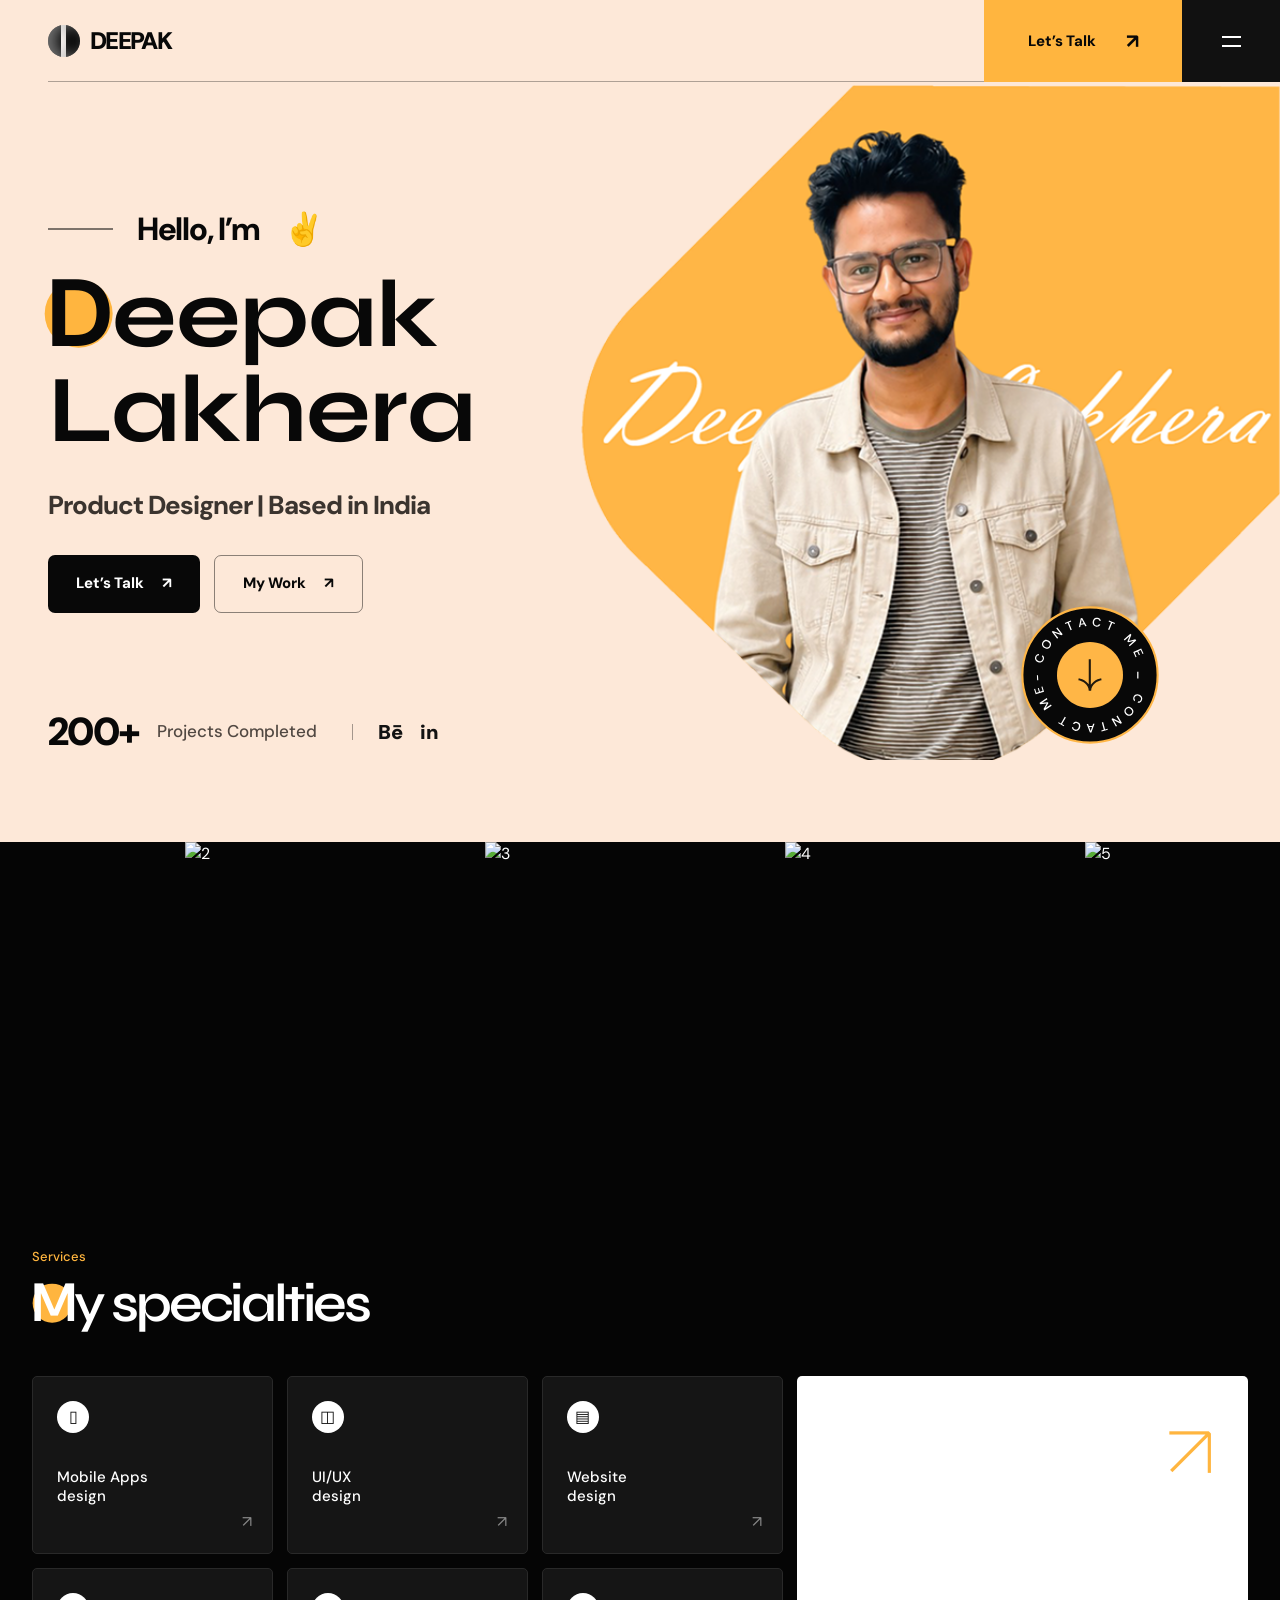
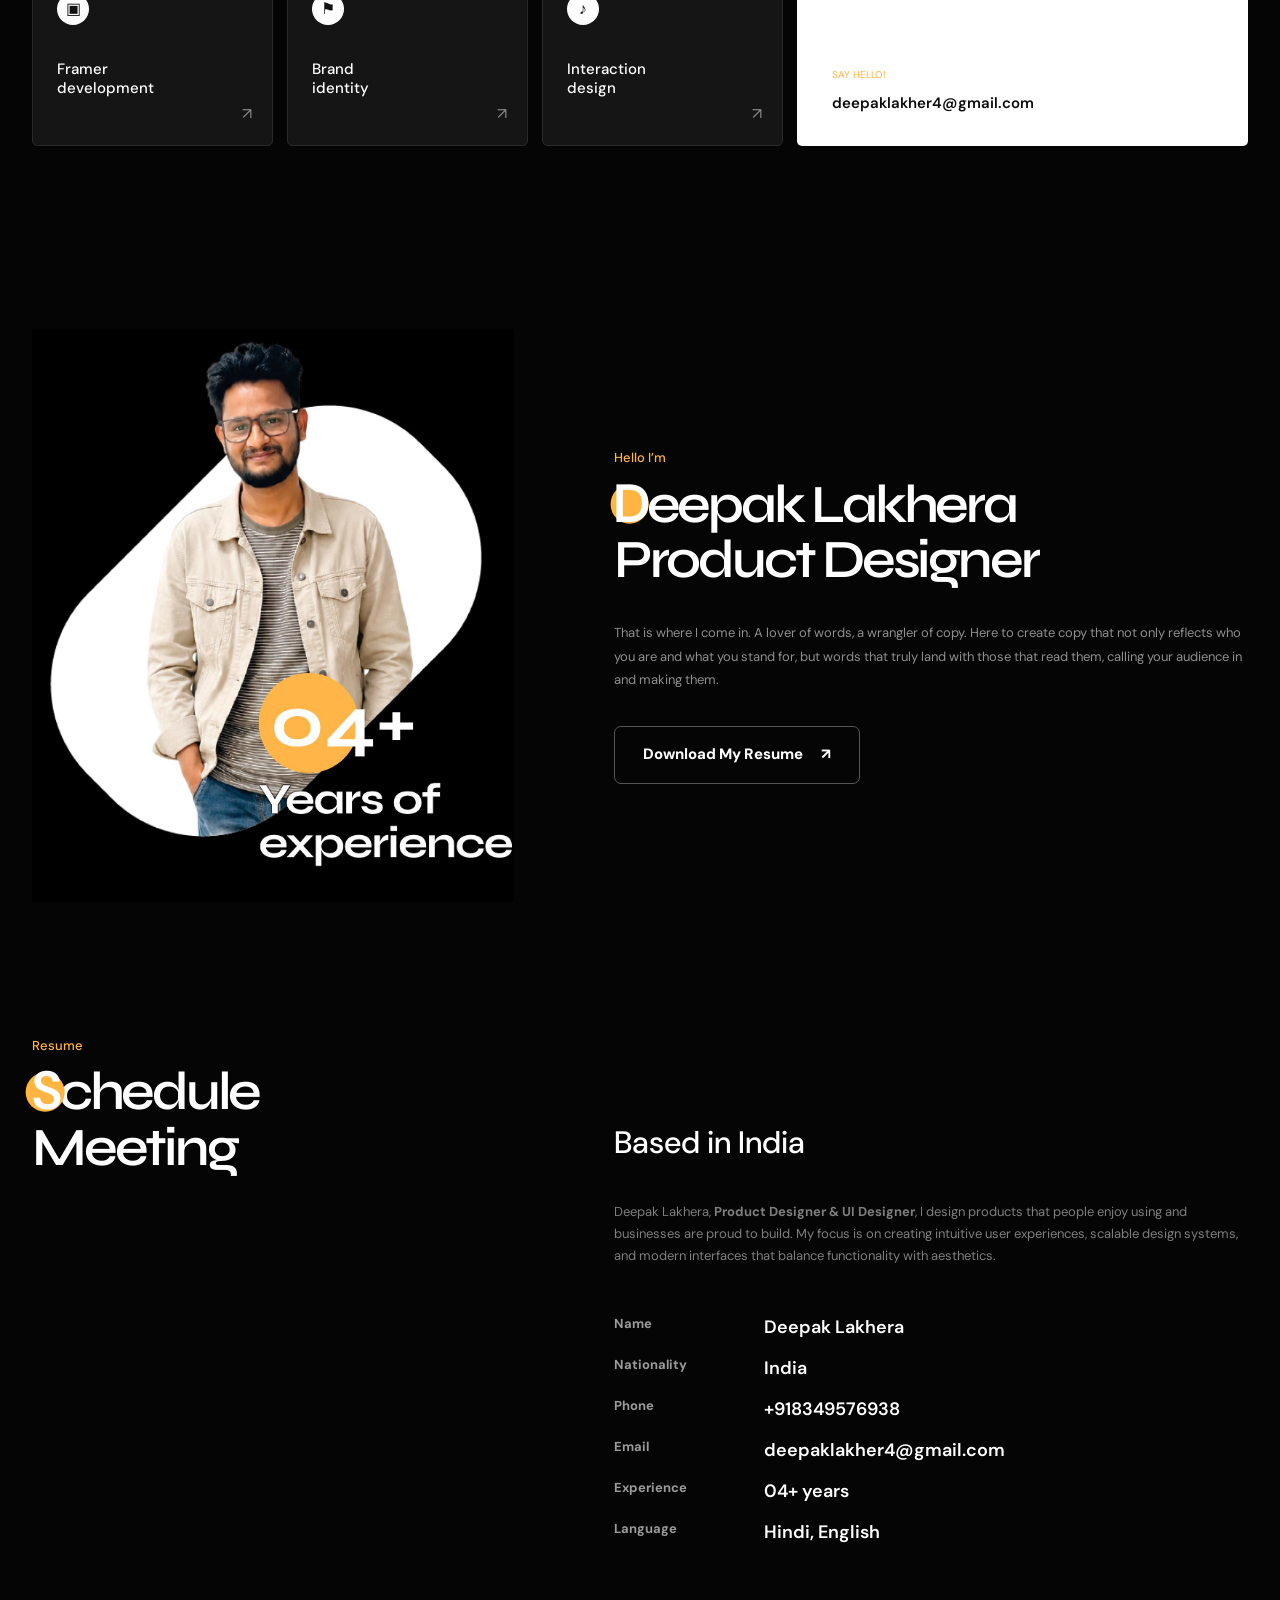
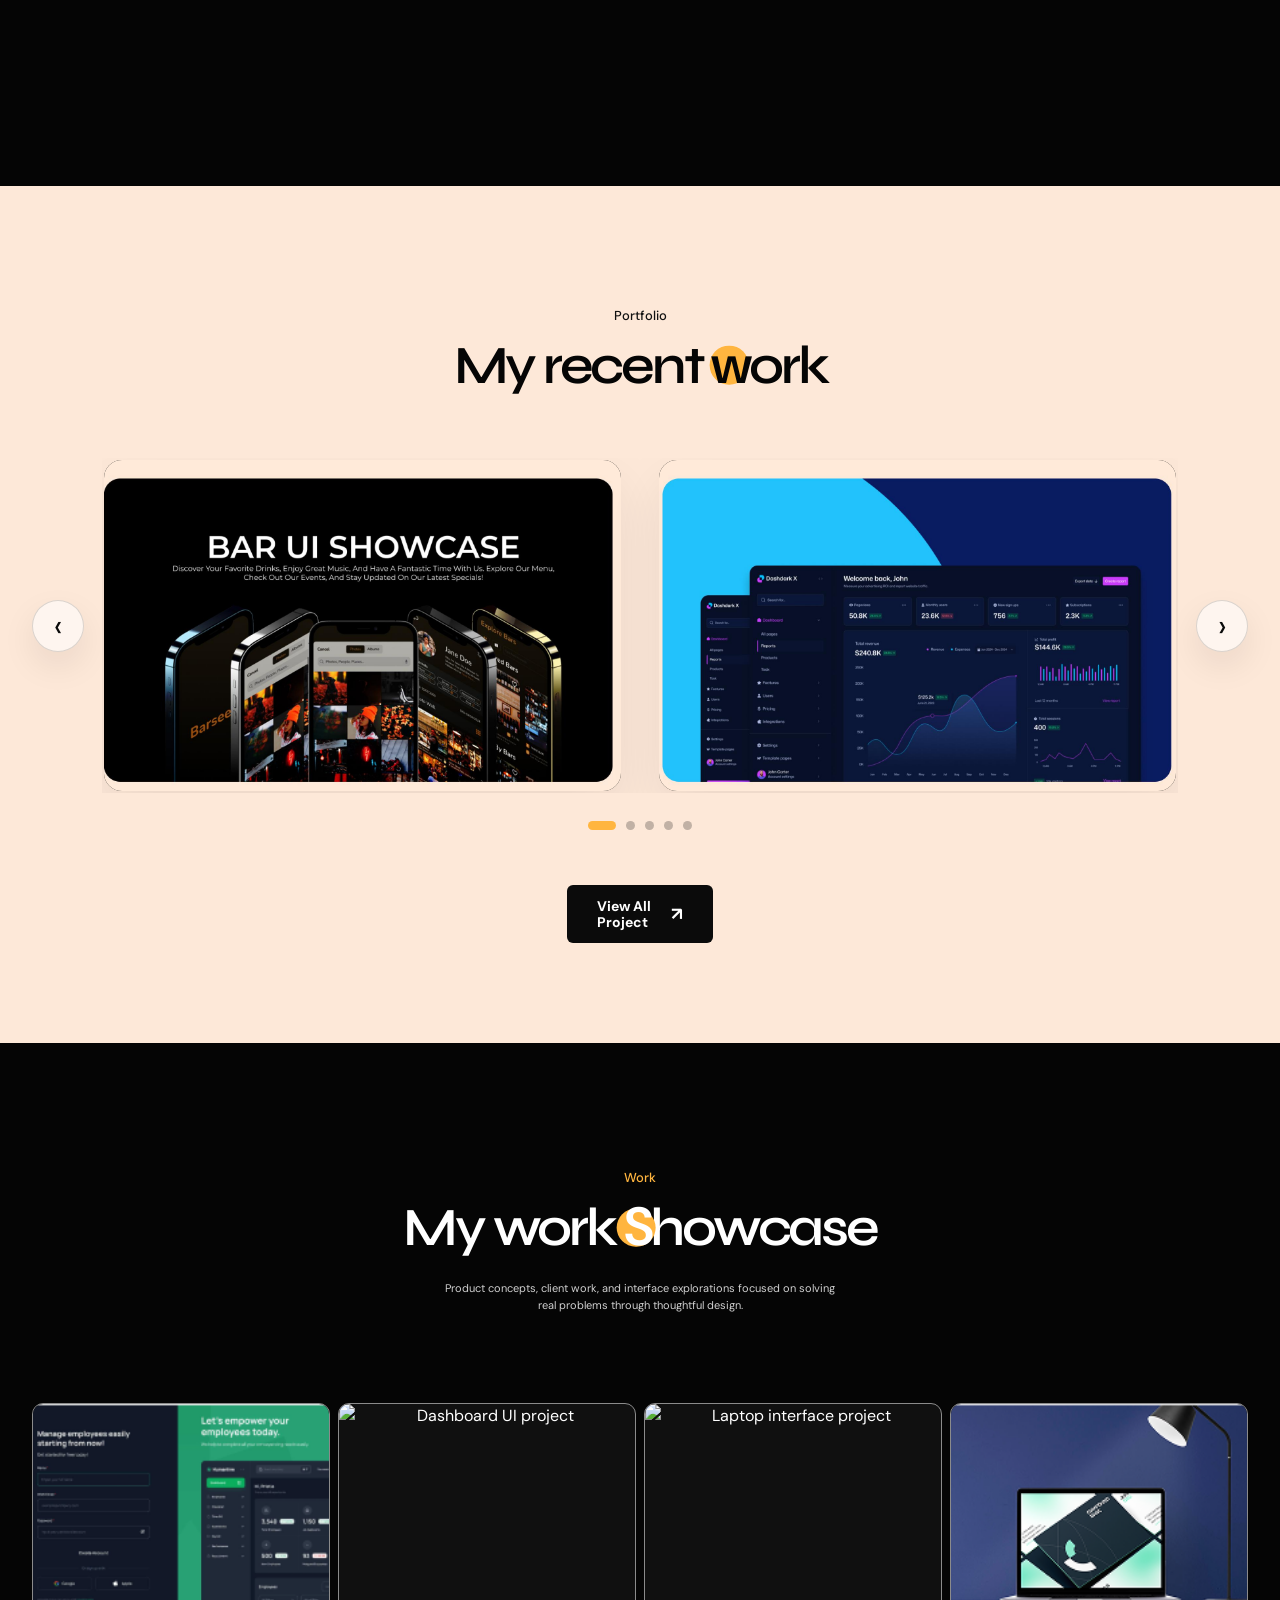
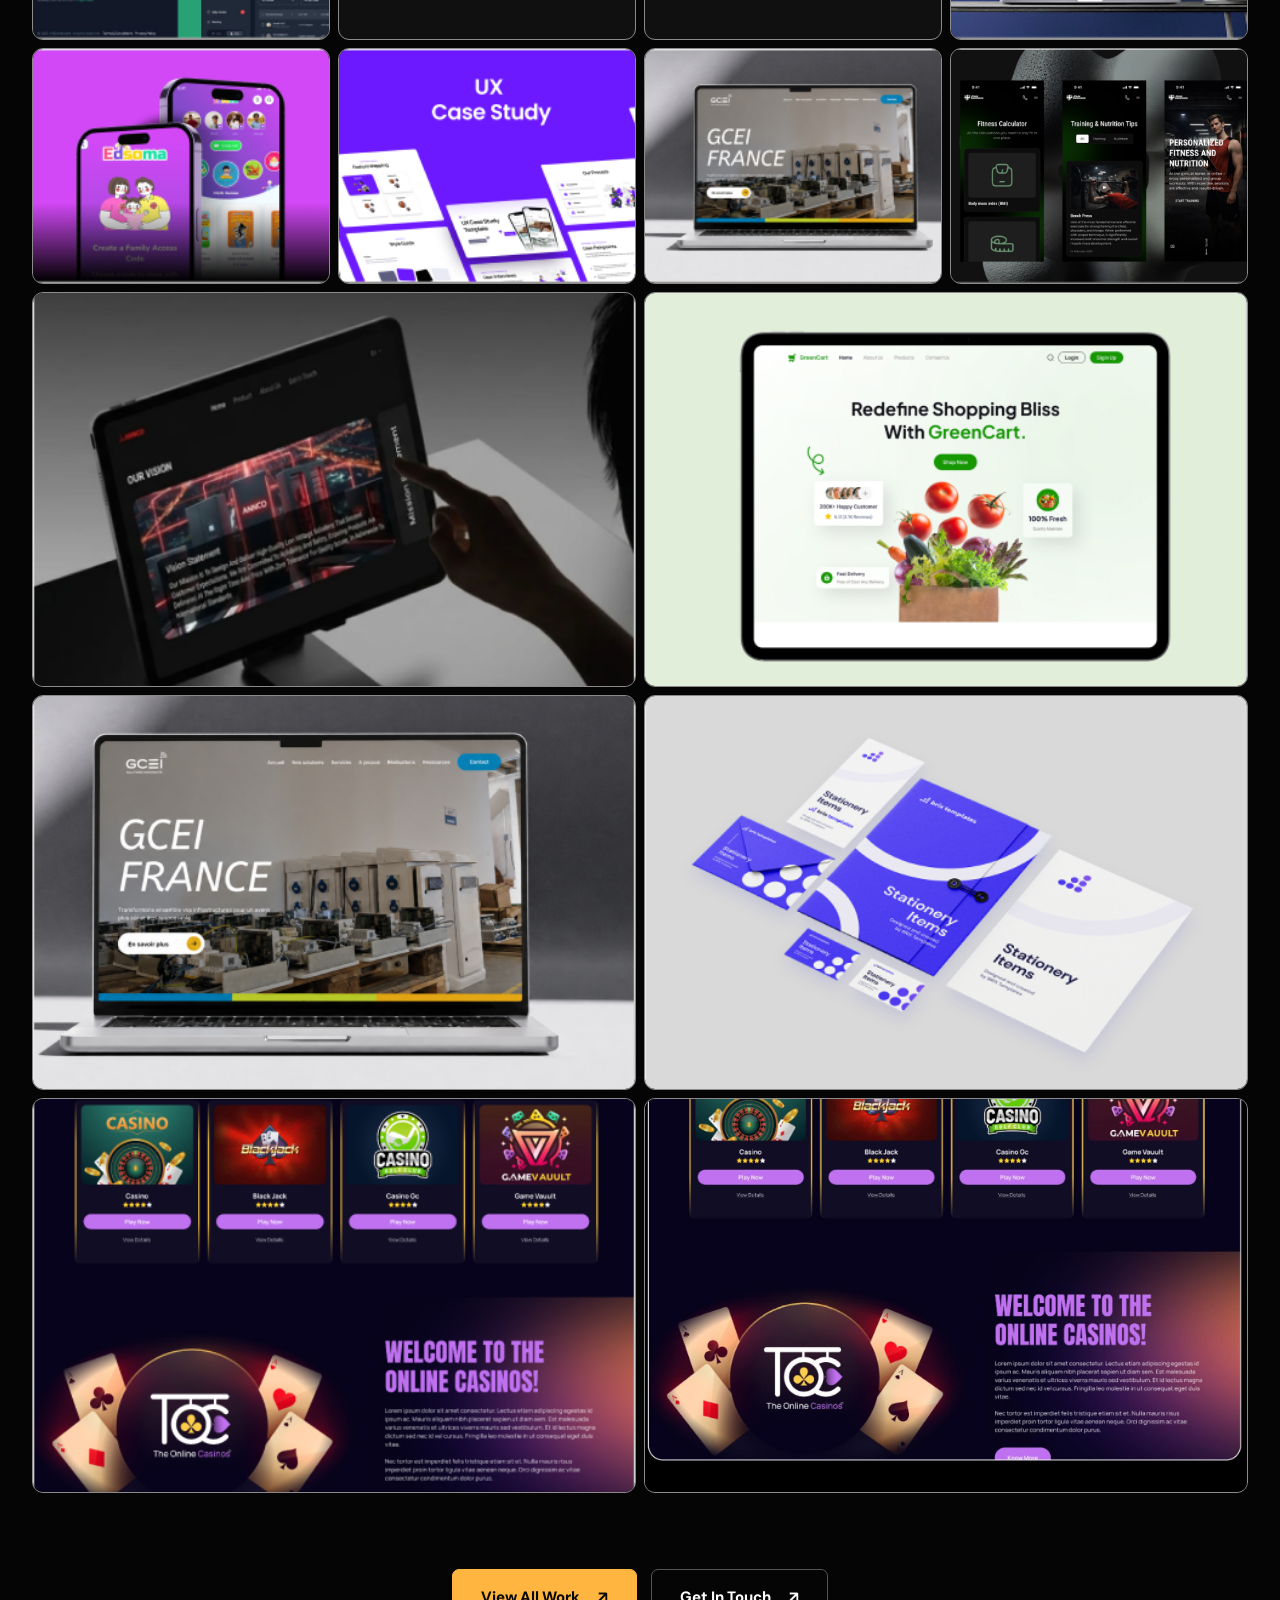
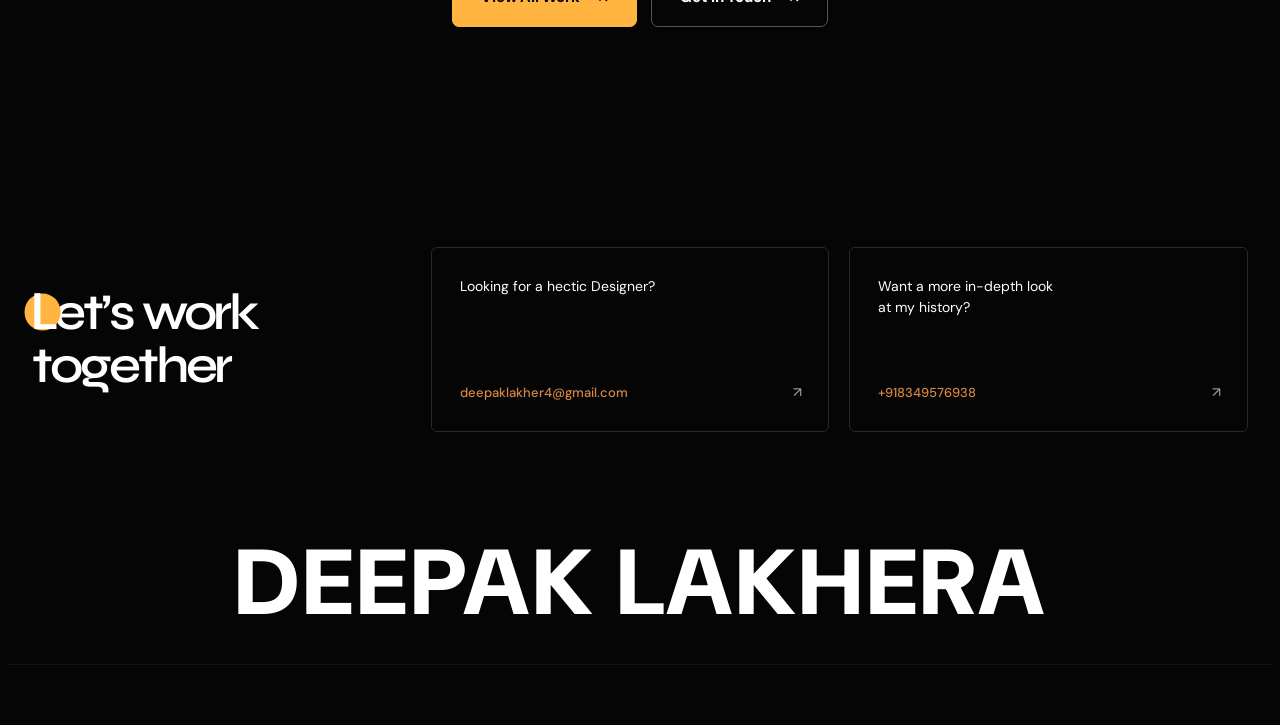
==== index.html @ 96884edc "Update index.html" ====
<!doctype html>
<html lang="en">
<head>
  <meta charset="UTF-8">
  <meta name="viewport" content="width=device-width, initial-scale=1.0">
  <meta name="description" content="Deepak Lakhera — Product Designer portfolio">
  <title>Deepak Lakhera — Product Designer</title>
  <link rel="preconnect" href="https://fonts.googleapis.com">
  <link rel="preconnect" href="https://fonts.gstatic.com" crossorigin>
  <link href="https://fonts.googleapis.com/css2?family=Syne:wght@500;600;700;800&display=swap" rel="stylesheet">
  <link href="https://fonts.googleapis.com/css2?family=Poppins:wght@400;500;600;700;800&display=swap" rel="stylesheet">
   <link href="https://assets.calendly.com/assets/external/widget.css" rel="stylesheet">
    <link href="https://cdn.jsdelivr.net/npm/bootstrap@5.3.3/dist/css/bootstrap.min.css" rel="stylesheet">

  <link rel="stylesheet" href="style.css">
</head>
<body>
  <header class="site-header" id="top">
    <a class="brand" href="#top" aria-label="Deepak home">
      <span class="brand-mark"></span>
      <span>DEEPAK</span>
    </a>
    <nav class="desktop-nav" aria-label="Primary navigation">
      <a href="#contact">Let’s Talk <span>↗</span></a>
      <button class="menu-button menu-toggle" type="button" aria-label="Open menu" aria-expanded="false" data-menu-open>
        <span></span><span></span>
      </button>
    </nav>
    <button class="mobile-menu-button menu-toggle" type="button" aria-label="Open menu" aria-expanded="false" data-menu-open>
      <span></span><span></span>
    </button>
    <nav class="mobile-nav" aria-label="Main navigation" aria-hidden="true" data-menu>
      <div class="drawer-head">
        <a class="brand drawer-brand" href="#top" aria-label="Deepak home">
          <span class="brand-mark"></span>
          <span>DEEPAK</span>
        </a>
        <button class="drawer-close" type="button" aria-label="Close menu" data-menu-close>×</button>
      </div>

      <div class="drawer-links">
        <a href="#top">Home <span>↗</span></a>
        <a href="#about">About <span>↗</span></a>
        <a href="#work">Project <span>↗</span></a>
      </div>

      <div class="drawer-social">
        <a href="#" aria-label="Behance">Bē</a>
        <a href="#" aria-label="LinkedIn">in</a>
      </div>
    </nav>
  </header>

  <main>
    <section class="hero section-light">
      <div class="hero-copy">
        <p class="eyebrow dark hero-eyebrow"><span class="eyebrow-line"></span>Hello, I’m <span>✌</span></p>
        <h1><span class="accent-dot">D</span>eepak<br>Lakhera</h1>
        <p class="role">Product Designer | Based in India</p>
        <div class="actions">
          <a class="button button-dark hero-action" href="#contact">Let’s Talk <span>↗</span></a>
          <a class="button button-outline-dark hero-action" href="#work">My Work <span>↗</span></a>
        </div>
        <div class="hero-stats">
          <strong>200+</strong>
          <span>Projects Completed</span>
          <i aria-hidden="true"></i>
          <a href="#" aria-label="Behance">Bē</a>
          <a href="#" aria-label="LinkedIn">in</a>
        </div>
      </div>
      <div class="hero-art">
        <img src="assets/home-page-reponsive.png" alt="Deepak Lakhera">
        <a class="contact-badge" href="#contact" aria-label="Contact me">
          <svg class="contact-svg" width="180" height="180" viewBox="0 0 180 180" fill="none" xmlns="http://www.w3.org/2000/svg">
                        <g class="animate-spin origin-center">

                            <path d="M157.631 90C157.631 127.352 127.352 157.632 89.9995 157.632C52.6476 157.632 22.3678 127.352 22.3678 90C22.3678 52.6481 52.6476 22.3683 89.9995 22.3683C127.352 22.3683 157.631 52.6481 157.631 90Z" fill="#080808" stroke="#FFB646" stroke-width="2.08333" stroke-miterlimit="10"></path>
                            <path d="M43.7883 74.5846C43.5199 75.4042 43.1104 76.0554 42.5597 76.5383C42.0037 77.0107 41.3536 77.3039 40.6095 77.4181C39.8574 77.5296 39.0598 77.4474 38.2165 77.1713C37.3654 76.8927 36.6735 76.4873 36.141 75.9552C35.6005 75.4205 35.2458 74.7983 35.0767 74.0886C34.9103 73.3709 34.9612 72.6023 35.2295 71.7827C35.5469 70.8133 36.0426 70.0987 36.7167 69.6388C37.3908 69.1789 38.1805 69.0055 39.0858 69.1186L38.6292 70.5135C38.1123 70.4665 37.6527 70.5778 37.2503 70.8474C36.8479 71.1171 36.5474 71.5553 36.3487 72.1622C36.0778 72.9897 36.1474 73.7367 36.5574 74.4032C36.9596 75.0671 37.6532 75.5603 38.6384 75.8828C39.6156 76.2027 40.4627 76.2139 41.1796 75.9163C41.8965 75.6188 42.3905 75.0562 42.6614 74.2287C42.86 73.6219 42.8847 73.0934 42.7354 72.6431C42.5862 72.1929 42.2971 71.8365 41.8682 71.5739L42.3249 70.179C43.0903 70.6128 43.6049 71.2132 43.8687 71.9801C44.1324 72.7471 44.1056 73.6152 43.7883 74.5846Z" fill="white"></path>
                            <path d="M50.1726 61.9256C49.6756 62.6305 49.0849 63.1374 48.4004 63.4462C47.7159 63.7551 46.9941 63.8651 46.2348 63.7763C45.4688 63.6826 44.7232 63.3802 43.998 62.8689C43.2728 62.3576 42.7408 61.7594 42.4021 61.0741C42.0566 60.3841 41.9143 59.6648 41.9752 58.9163C42.0362 58.1679 42.3151 57.4412 42.812 56.7363C43.309 56.0315 43.8997 55.5246 44.5842 55.2158C45.2687 54.9069 45.9915 54.8027 46.7528 54.9031C47.512 54.9919 48.2542 55.292 48.9794 55.8032C49.7046 56.3145 50.24 56.9152 50.5855 57.6052C50.929 58.2837 51.0703 58.9972 51.0094 59.7456C50.9484 60.4941 50.6695 61.2208 50.1726 61.9256ZM49.2067 61.2447C49.5508 60.7567 49.741 60.2567 49.7774 59.7446C49.8185 59.2257 49.7074 58.7212 49.4441 58.2312C49.1808 57.7411 48.7679 57.2978 48.2053 56.9012C47.6428 56.5046 47.0865 56.2646 46.5365 56.1812C45.9865 56.0979 45.474 56.1627 44.9991 56.3758C44.529 56.5821 44.1219 56.9293 43.7779 57.4173C43.4338 57.9053 43.2412 58.4087 43.2001 58.9276C43.1589 59.4465 43.27 59.951 43.5333 60.441C43.8014 60.9242 44.2167 61.3642 44.7793 61.7608C45.3418 62.1574 45.8957 62.4008 46.4409 62.4909C46.9909 62.5743 47.5034 62.5094 47.9783 62.2963C48.4532 62.0832 48.8627 61.7327 49.2067 61.2447Z" fill="white"></path>
                            <path d="M57.1532 53.6456L51.7944 46.7785L52.8343 45.967L60.3121 48.4499L56.2777 43.28L57.3175 42.4685L62.6763 49.3356L61.6365 50.1471L54.1587 47.6642L58.1931 52.8341L57.1532 53.6456Z" fill="white"></path>
                            <path d="M70.5729 45.1508L67.6243 38.1023L65.248 39.0964L64.835 38.1092L70.793 35.6168L71.206 36.604L68.8412 37.5933L71.7898 44.6418L70.5729 45.1508Z" fill="white"></path>
                            <path d="M78.8716 42.2432L80.7576 33.1533L82.1851 32.9397L86.6248 41.083L85.2465 41.2892L84.1931 39.2953L80.6734 39.822L80.2499 42.0369L78.8716 42.2432ZM80.8879 38.733L83.6692 38.3168L81.6911 34.599L80.8879 38.733Z" fill="white"></path>
                            <path d="M96.3093 41.6882C95.4534 41.5795 94.7363 41.3002 94.1579 40.8504C93.5887 40.3935 93.1778 39.8103 92.925 39.1008C92.6734 38.3831 92.6034 37.584 92.7153 36.7034C92.8282 35.8146 93.0957 35.0584 93.5178 34.4346C93.9409 33.8026 94.4851 33.3366 95.1504 33.0364C95.824 32.7373 96.5887 32.6421 97.4445 32.7508C98.4568 32.8794 99.2525 33.2313 99.8317 33.8066C100.411 34.382 100.73 35.125 100.79 36.0357L99.3337 35.8507C99.2823 35.3341 99.0861 34.9036 98.7452 34.5592C98.4042 34.2149 97.9169 34.0025 97.2832 33.922C96.4191 33.8122 95.6984 34.0217 95.1212 34.5505C94.5449 35.071 94.1915 35.8456 94.0608 36.8743C93.9312 37.8948 94.0803 38.7291 94.5081 39.3772C94.9359 40.0252 95.5818 40.4041 96.4459 40.5139C97.0796 40.5944 97.6035 40.5188 98.0176 40.287C98.4317 40.0553 98.7272 39.704 98.9041 39.2331L100.361 39.4181C100.079 40.252 99.5866 40.871 98.8831 41.275C98.1795 41.679 97.3216 41.8168 96.3093 41.6882Z" fill="white"></path>
                            <path d="M108.074 44.5801L110.985 37.5128L108.603 36.5314L109.01 35.5415L114.984 38.0021L114.576 38.992L112.205 38.0153L109.294 45.0827L108.074 44.5801Z" fill="white"></path>
                            <path d="M123.795 54.407L130.354 48.6754L131.378 49.8467L128.952 55.883L135.251 54.2787L136.274 55.45L129.715 61.1815L128.847 60.1883L133.692 55.9552L128.032 57.3643L127.361 56.596L129.498 51.1752L124.663 55.4002L123.795 54.407Z" fill="white"></path>
                            <path d="M133.257 67.1066L141.164 63.4523L143.487 68.4788L142.516 68.9278L140.746 65.0986L138.283 66.2366L139.897 69.727L138.948 70.1655L137.335 66.6752L134.782 67.855L136.552 71.6842L135.58 72.1332L133.257 67.1066Z" fill="white"></path>
                            <path d="M137.181 86.6396L138.426 86.6423L138.411 93.4738L137.167 93.4711L137.181 86.6396Z" fill="white"></path>
                            <path d="M133.683 111.594C134.061 110.818 134.556 110.229 135.168 109.826C135.783 109.434 136.468 109.232 137.221 109.221C137.981 109.213 138.761 109.404 139.558 109.792C140.364 110.185 140.994 110.681 141.449 111.282C141.912 111.885 142.178 112.55 142.248 113.277C142.315 114.011 142.16 114.766 141.782 115.541C141.335 116.458 140.746 117.099 140.015 117.462C139.284 117.826 138.477 117.89 137.596 117.654L138.239 116.334C138.745 116.451 139.215 116.404 139.651 116.192C140.087 115.979 140.445 115.586 140.724 115.012C141.106 114.229 141.139 113.479 140.824 112.763C140.516 112.05 139.896 111.466 138.964 111.012C138.04 110.561 137.202 110.434 136.45 110.631C135.699 110.828 135.133 111.318 134.751 112.101C134.471 112.675 134.375 113.195 134.461 113.662C134.547 114.128 134.785 114.521 135.174 114.84L134.531 116.16C133.832 115.625 133.404 114.96 133.247 114.164C133.091 113.368 133.236 112.511 133.683 111.594Z" fill="white"></path>
                            <path d="M125.614 123.254C126.204 122.624 126.859 122.203 127.58 121.991C128.3 121.78 129.031 121.77 129.771 121.962C130.517 122.161 131.214 122.563 131.862 123.169C132.51 123.776 132.955 124.442 133.197 125.167C133.444 125.898 133.486 126.631 133.323 127.364C133.159 128.097 132.783 128.779 132.194 129.409C131.604 130.039 130.949 130.46 130.228 130.672C129.508 130.884 128.777 130.887 128.037 130.683C127.297 130.491 126.602 130.091 125.954 129.485C125.306 128.878 124.858 128.21 124.611 127.478C124.364 126.759 124.322 126.032 124.485 125.299C124.649 124.566 125.025 123.884 125.614 123.254ZM126.478 124.062C126.07 124.498 125.812 124.967 125.706 125.47C125.594 125.978 125.634 126.493 125.828 127.015C126.021 127.537 126.369 128.033 126.872 128.503C127.375 128.974 127.893 129.288 128.427 129.446C128.96 129.605 129.477 129.611 129.977 129.465C130.471 129.325 130.922 129.037 131.33 128.601C131.738 128.165 131.998 127.693 132.111 127.184C132.223 126.676 132.182 126.161 131.989 125.639C131.789 125.123 131.439 124.63 130.936 124.16C130.433 123.689 129.918 123.372 129.39 123.208C128.856 123.049 128.339 123.043 127.84 123.189C127.34 123.335 126.886 123.626 126.478 124.062Z" fill="white"></path>
                            <path d="M117.563 130.504L121.936 138.038L120.795 138.7L113.725 135.221L117.017 140.893L115.876 141.555L111.503 134.021L112.644 133.358L119.714 136.838L116.422 131.166L117.563 130.504Z" fill="white"></path>
                            <path d="M103.11 137.094L105.066 144.482L107.557 143.822L107.831 144.857L101.586 146.511L101.312 145.476L103.79 144.819L101.834 137.431L103.11 137.094Z" fill="white"></path>
                            <path d="M94.5093 138.832L91.3962 147.578L89.9528 147.594L86.6703 138.92L88.0639 138.904L88.8342 141.024L92.3929 140.984L93.1157 138.848L94.5093 138.832ZM92.0312 142.033L89.2191 142.065L90.6695 146.018L92.0312 142.033Z" fill="white"></path>
                            <path d="M77.1843 137.002C78.0177 137.224 78.6908 137.597 79.2035 138.121C79.7061 138.65 80.0349 139.283 80.1901 140.02C80.3432 140.764 80.3052 141.566 80.0762 142.423C79.8451 143.289 79.4785 144.002 78.9766 144.563C78.4725 145.133 77.8707 145.521 77.1713 145.73C76.4638 145.936 75.6933 145.927 74.8599 145.705C73.8742 145.441 73.133 144.986 72.6364 144.338C72.1397 143.69 71.9228 142.911 71.9857 142.001L73.4041 142.38C73.3858 142.898 73.5224 143.351 73.814 143.738C74.1055 144.125 74.5598 144.401 75.1769 144.566C76.0183 144.791 76.7605 144.68 77.4035 144.233C78.0443 143.795 78.4984 143.075 78.766 142.073C79.0314 141.079 78.9956 140.233 78.6588 139.533C78.3219 138.834 77.7327 138.372 76.8913 138.147C76.2742 137.982 75.745 137.987 75.3036 138.161C74.8622 138.335 74.5223 138.643 74.2838 139.086L72.8654 138.707C73.2563 137.919 73.8274 137.372 74.5787 137.066C75.3301 136.76 76.1986 136.739 77.1843 137.002Z" fill="white"></path>
                            <path d="M65.8866 132.522L62.0282 139.116L64.2512 140.417L63.7107 141.34L58.1373 138.079L58.6777 137.155L60.8899 138.45L64.7483 131.856L65.8866 132.522Z" fill="white"></path>
                            <path d="M51.6575 120.629L44.3842 125.419L43.5287 124.121L46.7486 118.469L40.2915 119.206L39.436 117.907L46.7093 113.116L47.4348 114.218L42.0629 117.756L47.8604 117.126L48.4216 117.978L45.5706 123.059L50.9321 119.527L51.6575 120.629Z" fill="white"></path>
                            <path d="M44.0233 106.773L35.696 109.316L34.0791 104.022L35.1022 103.71L36.3339 107.743L38.9273 106.95L37.8045 103.275L38.8038 102.969L39.9266 106.645L42.6151 105.824L41.3833 101.791L42.4064 101.479L44.0233 106.773Z" fill="white"></path>
                            <path d="M38.2513 95.1897L37.1449 95.2462L36.8866 90.1867L37.993 90.1302L38.2513 95.1897Z" fill="white"></path>

                        </g>
                        <g>

                            <path d="M89.9999 123.016C108.234 123.016 123.016 108.234 123.016 89.9999C123.016 71.7654 108.234 56.9834 89.9999 56.9834C71.7654 56.9834 56.9834 71.7654 56.9834 89.9999C56.9834 108.234 71.7654 123.016 89.9999 123.016Z" fill="#FFB646"></path>
                            <path fill-rule="evenodd" clip-rule="evenodd" d="M89.0556 105.833H88.7517C88.7517 102.454 87.0878 100.016 84.9217 98.2993C82.7319 96.5641 80.0806 95.6169 78.3337 95.2864L78.721 93.2394C80.7295 93.6194 83.7111 94.6819 86.2156 96.6665C87.1483 97.4056 88.0215 98.2792 88.7523 99.2971V74.1667H90.8356V99.7399C91.622 98.5303 92.6098 97.5106 93.6751 96.6665C96.1795 94.6819 99.1612 93.6194 101.17 93.2394L101.557 95.2864C99.8101 95.6169 97.1587 96.5641 94.969 98.2993C92.8028 100.016 91.1389 102.454 91.1389 105.833H90.835H89.0556Z" fill="#080808" fill-opacity="0.9"></path>
                        </g>
                    </svg>
        </a>
      </div>
    </section>

<!-- Marquee Section -->
<div class="container-fluid">
  <div class="marquee-wrapper">
    <div class="marquee-inner">
      <div class="ratio ratio-1x1">
<img src="https://i.ibb.co/CKNmhMX/blog1.jpg" alt="1">
      </div>
      <div class="ratio ratio-1x1">
<img src="https://i.ibb.co/9p3Cnk9/slider-2.jpg" alt="2">
      </div>
      <div class="ratio ratio-1x1">
<img src="https://i.ibb.co/VgLF55D/slider-1.jpg" alt="3">
      </div>
      <div class="ratio ratio-1x1">
<img src="https://i.ibb.co/sC4SgqP/slider-3.jpg" alt="4">
      </div>
      <div class="ratio ratio-1x1">
<img src="https://i.ibb.co/QP6Nmpf/image-1-about.jpg" alt="5">
      </div>
      <div class="ratio ratio-1x1">
<img src="https://i.ibb.co/JvN0NVB/image-2-about.jpg" alt="6">
      </div>
      <div class="ratio ratio-1x1">
      <img src="https://i.ibb.co/CKNmhMX/blog1.jpg" alt="7">
      </div>
    </div>
  </div>
</div>

    
    <section class="services section-dark" id="services">
      <div class="section-shell">
        <p class="eyebrow">Services</p>
        <h2><span class="accent-dot">M</span>y specialties</h2>
        <div class="services-layout">
          <div class="service-grid">
            <article class="service-card">
              <span class="service-icon">▯</span>
              <h3>Mobile Apps<br>design</h3>
              <span class="corner-arrow">↗</span>
            </article>
            <article class="service-card">
              <span class="service-icon">◫</span>
              <h3>UI/UX<br>design</h3>
              <span class="corner-arrow">↗</span>
            </article>
            <article class="service-card">
              <span class="service-icon">▤</span>
              <h3>Website<br>design</h3>
              <span class="corner-arrow">↗</span>
            </article>
            <article class="service-card">
              <span class="service-icon">▣</span>
              <h3>Framer<br>development</h3>
              <span class="corner-arrow">↗</span>
            </article>
            <article class="service-card">
              <span class="service-icon">⚑</span>
              <h3>Brand<br>identity</h3>
              <span class="corner-arrow">↗</span>
            </article>
            <article class="service-card">
              <span class="service-icon">♪</span>
              <h3>Interaction<br>design</h3>
              <span class="corner-arrow">↗</span>
            </article>
          </div>
          <a class="hello-card" href="mailto:deepaklakher4@gmail.com">
            <span class="big-arrow">↗</span>
            <span>
              <small>SAY HELLO!</small>
              <strong>deepaklakher4@gmail.com</strong>
            </span>
          </a>
        </div>
      </div>
    </section>

    <section class="about section-dark" id="about">
      <div class="section-shell">
        <div class="about-row">
          <div class="about-visual reveal">
            <img src="assets/about-visual.jpg" alt="Deepak Lakhera, 4+ years of experience">
          </div>
          <div class="about-copy reveal">
            <p class="eyebrow">Hello I’m</p>
            <h2><span class="accent-dot">D</span>eepak Lakhera<br>Product Designer</h2>
            <p>That is where I come in. A lover of words, a wrangler of copy. Here to create copy that not only reflects who you are and what you stand for, but words that truly land with those that read them, calling your audience in and making them.</p>
            <a class="button button-outline-light" href="#contact">Download My Resume <span>↗</span></a>
          </div>
        </div>

        <div class="resume-row">
          <div class="meeting-card reveal">
            <p class="eyebrow">Resume</p>
            <h2><span class="accent-dot">S</span>chedule<br>Meeting</h2>
            
            <!-- Calendly inline widget begin -->
              <div class="calendly-inline-widget" data-url="https://calendly.com/deepaklakher4/30min" style="min-width:320px;height:450px; margin-top:16px"></div>
              <script type="text/javascript" src="https://assets.calendly.com/assets/external/widget.js" async></script>
          <!-- Calendly inline widget end -->
            
          </div>
          <div class="bio reveal">
            <h3>Based in India</h3>
            <p>Deepak Lakhera, <strong>Product Designer &amp; UI Designer</strong>, I design products that people enjoy using and businesses are proud to build. My focus is on creating intuitive user experiences, scalable design systems, and modern interfaces that balance functionality with aesthetics.</p>
            <dl>
              <div><dt>Name</dt><dd>Deepak Lakhera</dd></div>
              <div><dt>Nationality</dt><dd>India</dd></div>
              <div><dt>Phone</dt><dd>+918349576938</dd></div>
              <div><dt>Email</dt><dd>deepaklakher4@gmail.com</dd></div>
              <div><dt>Experience</dt><dd>04+ years</dd></div>
              <div><dt>Language</dt><dd>Hindi, English</dd></div>
            </dl>
          </div>
        </div>
      </div>
    </section>

    <section class="recent section-light" id="work">
      <div class="section-shell">
        <div class="center-heading">
          <p class="eyebrow dark">Portfolio</p>
          <h2>My recent <span class="accent-dot">w</span>ork</h2>
        </div>
        <div class="recent-slider" data-gallery-slider>
          <button class="slider-arrow slider-arrow-prev" type="button" aria-label="Previous project" data-slider-prev>‹</button>

          <div class="recent-viewport">
            <div class="recent-track" data-slider-track>
              <article class="recent-slide">
                <button class="recent-card" type="button" data-gallery-item>
                  <img src="assets/recent-bar-ui.jpg" alt="Bar UI showcase project">
                  <span class="recent-card-caption">
                    <span>Bar UI Showcase</span>
                    <small>View gallery</small>
                  </span>
                </button>
              </article>

              <article class="recent-slide">
                <button class="recent-card" type="button" data-gallery-item>
                  <img src="assets/recent-dashboard.jpg" alt="Dashboard design project">
                  <span class="recent-card-caption">
                    <span>Dashboard UI</span>
                    <small>View gallery</small>
                  </span>
                </button>
              </article>

              <article class="recent-slide">
                <button class="recent-card" type="button" data-gallery-item>
                  <img src="assets/Project-preview-3.png" alt="Laptop interface project">
                  <span class="recent-card-caption">
                    <span>Interface Concept</span>
                    <small>View gallery</small>
                  </span>
                </button>
              </article>

              <article class="recent-slide">
                <button class="recent-card" type="button" data-gallery-item>
                  <img src="assets/work-06.jpg" alt="Mobile app project">
                  <span class="recent-card-caption">
                    <span>Mobile App UI</span>
                    <small>View gallery</small>
                  </span>
                </button>
              </article>

              <article class="recent-slide">
                <button class="recent-card" type="button" data-gallery-item>
                  <img src="assets/work-11.jpg" alt="GreenCart website">
                  <span class="recent-card-caption">
                    <span>GreenCart Website</span>
                    <small>View gallery</small>
                  </span>
                </button>
              </article>

              <article class="recent-slide">
                <button class="recent-card" type="button" data-gallery-item>
                  <img src="assets/work-14.jpg" alt="Casino website">
                  <span class="recent-card-caption">
                    <span>Casino Landing Page</span>
                    <small>View gallery</small>
                  </span>
                </button>
              </article>
            </div>
          </div>

          <button class="slider-arrow slider-arrow-next" type="button" aria-label="Next project" data-slider-next>›</button>
        </div>

        <div class="slider-dots" aria-label="Project slider pagination" data-slider-dots></div>
        <a class="wide-link" href="#work-grid"><span>View All<br>Project</span><span>↗</span></a>
      </div>
    </section>

    <div class="project-lightbox" data-gallery-modal aria-hidden="true">
      <button class="project-lightbox-backdrop" type="button" aria-label="Close gallery" data-gallery-close></button>

      <div class="project-lightbox-dialog" role="dialog" aria-modal="true" aria-label="Recent work gallery">
        <button class="gallery-close" type="button" aria-label="Close gallery" data-gallery-close>×</button>
        <button class="gallery-nav gallery-prev" type="button" aria-label="Previous image" data-gallery-prev>‹</button>

        <figure class="gallery-frame">
          <img src="assets/recent-bar-ui.jpg" alt="Bar UI showcase project" data-gallery-image>
          <figcaption>
            <strong data-gallery-title>Bar UI Showcase</strong>
            <span data-gallery-count>1 / 6</span>
          </figcaption>
        </figure>

        <button class="gallery-nav gallery-next" type="button" aria-label="Next image" data-gallery-next>›</button>
      </div>
    </div>

    <section class="work section-dark" id="work-grid">
      <div class="section-shell">
        <div class="center-heading">
          <p class="eyebrow">Work</p>
          <h2>My work <span class="accent-dot">S</span>howcase</h2>
          <p class="heading-copy">Product concepts, client work, and interface explorations focused on solving<br>real problems through thoughtful design.</p>
        </div>

        <div class="work-grid" data-work-gallery>
          <button class="work-gallery-item" type="button" data-work-gallery-item>
            <img src="assets/Project-preview.png" alt="Website project">
            <span><strong>Website Project</strong><small>Open image</small></span>
          </button>
          <button class="work-gallery-item" type="button" data-work-gallery-item>
            <img src="assets/ Project-preview-2.png" alt="Dashboard UI project">
            <span><strong>Dashboard UI</strong><small>Open image</small></span>
          </button>
          <button class="work-gallery-item" type="button" data-work-gallery-item>
            <img src="assets Project-preview-3.png" alt="Laptop interface project">
            <span><strong>Laptop Interface</strong><small>Open image</small></span>
          </button>
          <button class="work-gallery-item" type="button" data-work-gallery-item>
            <img src="assets/Project-preview-4.png" alt="Website layout project">
            <span><strong>Website Layout</strong><small>Open image</small></span>
          </button>
          <button class="work-gallery-item" type="button" data-work-gallery-item>
            <img src="assets/Project-preview-5.png" alt="Laptop presentation project">
            <span><strong>Laptop Presentation</strong><small>Open image</small></span>
          </button>
          <button class="work-gallery-item" type="button" data-work-gallery-item>
            <img src="assets/Project-preview-6.png" alt="Mobile app project">
            <span><strong>Mobile App UI</strong><small>Open image</small></span>
          </button>
          <button class="work-gallery-item" type="button" data-work-gallery-item>
            <img src="assets/Project-preview-7.png" alt="UX case study">
            <span><strong>UX Case Study</strong><small>Open image</small></span>
          </button>
          <button class="work-gallery-item" type="button" data-work-gallery-item>
            <img src="assets/Project-preview-8.png" alt="GCEI website project">
            <span><strong>GCEI Website</strong><small>Open image</small></span>
          </button>
          <button class="work-gallery-item work-wide" type="button" data-work-gallery-item>
            <img src="assets/Project-preview-9.png" alt="Fitness mobile application">
            <span><strong>Fitness Mobile App</strong><small>Open image</small></span>
          </button>
          <button class="work-gallery-item work-wide" type="button" data-work-gallery-item>
            <img src="assets/Project-preview-10.png" alt="Tablet interface">
            <span><strong>Tablet Interface</strong><small>Open image</small></span>
          </button>
          <button class="work-gallery-item work-wide" type="button" data-work-gallery-item>
            <img src="assets/Project-preview-11.png" alt="GreenCart website">
            <span><strong>GreenCart Website</strong><small>Open image</small></span>
          </button>
          <button class="work-gallery-item work-wide" type="button" data-work-gallery-item>
            <img src="assets/Project-preview-12.png" alt="GCEI France website">
            <span><strong>GCEI France</strong><small>Open image</small></span>
          </button>
          <button class="work-gallery-item work-wide" type="button" data-work-gallery-item>
            <img src="assets/Project-preview-13.png" alt="Brand identity project">
            <span><strong>Brand Identity</strong><small>Open image</small></span>
          </button>
          <button class="work-gallery-item work-wide" type="button" data-work-gallery-item>
            <img src="assets/work-14.jpg" alt="Casino website">
            <span><strong>Casino Website</strong><small>Open image</small></span>
          </button>
        </div>

        <div class="center-actions">
          <a class="button button-accent" href="#">View All Work <span>↗</span></a>
          <a class="button button-outline-light" href="#contact">Get In Touch <span>↗</span></a>
        </div>
      </div>
    </section>

    <div class="project-lightbox work-lightbox" data-work-gallery-modal aria-hidden="true">
      <button class="project-lightbox-backdrop" type="button" aria-label="Close work gallery" data-work-gallery-close></button>

      <div class="project-lightbox-dialog" role="dialog" aria-modal="true" aria-label="Work showcase gallery">
        <button class="gallery-close" type="button" aria-label="Close work gallery" data-work-gallery-close>×</button>
        <button class="gallery-nav gallery-prev" type="button" aria-label="Previous work image" data-work-gallery-prev>‹</button>

        <figure class="gallery-frame">
          <img src="assets/work-01.jpg" alt="Website project" data-work-gallery-image>
          <figcaption>
            <strong data-work-gallery-title>Website Project</strong>
            <span data-work-gallery-count>1 / 14</span>
          </figcaption>
        </figure>

        <button class="gallery-nav gallery-next" type="button" aria-label="Next work image" data-work-gallery-next>›</button>
      </div>
    </div>

    <section class="contact section-dark" id="contact">
      <div class="section-shell">
        <div class="contact-grid">
          <h2><span class="accent-dot">L</span>et’s work<br>together</h2>
          <a class="contact-card" href="mailto:deepaklakher4@gmail.com">
            <span>Looking for a hectic Designer?</span>
            <strong>deepaklakher4@gmail.com</strong>
            <i>↗</i>
          </a>
          <a class="contact-card" href="tel:+918349576938">
            <span>Want a more in-depth look<br>at my history?</span>
            <strong>+918349576938</strong>
            <i>↗</i>
          </a>
        </div>
        <a class="footer-name" href="#top">DEEPAK LAKHERA</a>
      </div>
    </section>
  </main>

  <script src="script.js"></script>
  <script src="https://assets.calendly.com/assets/external/widget.js" async></script>
</body>
</html>
---- style.css ----
@import url('https://fonts.googleapis.com/css2?family=DM+Sans:ital,opsz,wght@0,9..40,100..1000;1,9..40,100..1000&family=Syne:wght@400..800&display=swap');
@import url('https://fonts.googleapis.com/css2?family=Syne:wght@400..800&display=swap');
:root {
  --black: #050505;
  --card: #151515;
  --peach: #fde8d8;
  --orange: #ffb53f;
  --muted: #a6a6a6;
  --line: #2a2a2a;
  --white: #fff;
  --shell: 1240px;
}
h1,h2{
    font-family: "Syne", sans-serif !important;
}
p,span,h3,h4,h5,h6,div{
 font-family: "DM Sans", sans-serif !important;
}
* {
  box-sizing: border-box;
}
html,
body {
  overflow-x: hidden;
}
html {
  scroll-behavior: smooth;
}

body {
  margin: 0;
  color: var(--white);
  background: var(--black);
  -webkit-font-smoothing: antialiased;
}

body.menu-open,
body.gallery-open {
  overflow: hidden;
}

a {
  color: inherit;
  text-decoration: none;
   font-family: "DM Sans", sans-serif;
}

img {
  display: block;
  max-width: 100%;
}

button {
  color: inherit;
  font: inherit;
   font-family: "DM Sans", sans-serif;
}

.section-light {
  color: var(--black);
  background: var(--peach);
}

.section-dark {
  color: var(--white);
  background: var(--black);
}

.recent-work-section {
  min-height: 100vh;
  padding: 112px 0 94px;
  color: var(--black);
  background: var(--peach);
}

.recent-work-shell {
  width: min(calc(100% - 72px), 1548px);
  margin-inline: auto;
}

.recent-work-heading {
  text-align: center;
}

.recent-work-heading p {
  margin: 0 0 24px;
  font-size: clamp(18px, 1.5vw, 28px);
  font-weight: 500;
}

.recent-work-heading h1 {
  position: relative;
  z-index: 0;
  margin: 0;
  font-size: clamp(52px, 5.8vw, 104px);
  line-height: .9;
  font-weight: 700;
  letter-spacing: -.07em;
}

.recent-work-heading h1 span {
  position: relative;
  display: inline-grid;
  width: .9em;
  height: .9em;
  margin-inline: -.05em;
  place-items: center;
}

.recent-work-heading h1 span::before {
  position: absolute;
  z-index: -1;
  width: .95em;
  height: .95em;
  content: "";
  border-radius: 50%;
  background: var(--orange);
}

.section-shell {
  width: min(calc(100% - 64px), var(--shell));
  margin-inline: auto;
}

.site-header {
  position: absolute;
  z-index: 50;
  top: 0;
  left: 50%;
  display: flex;
  width: min(calc(100% - 96px), 1810px);
  height: 82px;
  align-items: center;
  justify-content: space-between;
  color: #080808;
  border-bottom: 1px solid rgba(8, 8, 8, .32);
  font-family: "Syne", "Montserrat", Arial, sans-serif;
  transform: translateX(-50%);
}

.brand {
  display: inline-flex;
  align-items: center;
  gap: 10px;
  font-size: 24px;
  font-weight: 900;
  letter-spacing: -.07em;
}

.brand-mark {
  display: inline-block;
  width: 32px;
  height: 32px;
  flex: 0 0 auto;
  border-radius: 50%;
  background:
    linear-gradient(90deg, #080808 0 42%, rgba(255, 255, 255, .8) 42% 56%, #111 56% 100%);
  box-shadow: inset 8px 0 14px rgba(255, 255, 255, .42), inset -9px 0 16px rgba(0, 0, 0, .32);
}

.desktop-nav {
  position: absolute;
  right: -48px;
  top: 0;
  display: flex;
  align-items: center;
  height: 82px;
}

.desktop-nav > a {
  display: inline-flex;
  min-width: 198px;
  height: 82px;
  padding: 0 28px;
  align-items: center;
  justify-content: center;
  gap: 15px;
  background: var(--orange);
  font-size: 0;
  font-weight: 800;
}

.desktop-nav > a::before {
  content: "Let’s Talk";
  font-size: 15px;
}

.desktop-nav > a span {
  font-size: 0;
}

.desktop-nav > a span::before {
  content: "↗";
  font-size: 20px;
}

.menu-button,
.mobile-menu-button {
  display: grid;
  width: 98px;
  height: 82px;
  cursor: pointer;
  border: 0;
  background: #111;
  place-content: center;
  gap: 7px;
}
.mobile-nav:not(.open) {
  width: 0;
  padding-right: 0;
  padding-left: 0;
  overflow: hidden;
}
.menu-button span,
.mobile-menu-button span {
  display: block;
  width: 19px;
  height: 2px;
  background: #fff;
  transition: transform .25s ease, opacity .25s ease;
}

.mobile-menu-button {
  display: none;
}

.mobile-nav {
  position: fixed;
  z-index: 80;
  top: 0;
  right: 0;
  bottom: 0;
  display: flex;
  width: min(460px, 100%);
  max-width: 100%;
  transform: translate3d(100%, 0, 0);
  visibility: hidden;
  opacity: 0;
  color: #fff;
  background: #050505;
  flex-direction: column;
  transition: transform .36s ease, opacity .25s ease, visibility .25s ease;
}

.mobile-nav.open {
  visibility: visible;
  opacity: 1;
  transform: translate3d(0, 0, 0);
}

.drawer-head {
    display: flex;
    min-height: 82px;
    margin: 0 -40px 0px;
    padding-left: 40px;
    align-items: center;
    justify-content: space-between;
    border-bottom: 1px solid #242424;
    background-color: #000000;
}

.drawer-brand {
  color: #fff;
}

.drawer-close {
  display: grid;
  width: 100px;
  height: 82px;
  cursor: pointer;
  color: #fff;
  border: 0;
  background: var(--orange);
  place-items: center;
  font-size: 36px;
  line-height: 1;
}
.drawer-links {
    display: grid;
    gap: 0;
    background-color: #000000;
    padding: 0px 42px 0px 40px;
    position: relative;
    left: -40px;
    width: auto;
    min-width: 550px;
}

.drawer-links a {
  display: flex;
  padding: 18px 0;
  align-items: center;
  justify-content: space-between;
  border-bottom: 1px solid #252525;
  font-size: 22px;
  font-weight: 800;
  letter-spacing: -.04em;
}

.drawer-links span {
  font-size: 22px;
}

.drawer-social {
    display: flex;
    margin-top: auto;
    gap: 18px;
    background-color: #000000;
    padding: 20px 40px 20px 40px;
    position: relative;
    left: -40px;
     width: auto;
    min-width: 550px;
}

.drawer-social a {
  font-size: 20px;
  font-weight: 800;
}

.hero {
  position: relative;
  display: grid;
  min-height: 842px;
  overflow: hidden;
  padding-top: 82px;
  color: #080808;
  grid-template-columns: minmax(0, 1fr) minmax(540px, 1fr);
  align-items: center;
  font-family: "Syne", "Montserrat", Arial, sans-serif;
}

.hero::before {
  position: absolute;
  top: 0;
  right: 0;
  width: 54vw;
  height: 100%;
  content: "";
  /* background: var(--orange);
  clip-path: polygon(30% 0, 100% 0, 100% 100%, 0 100%, 0 48%); */
}

.hero-copy {
  position: relative;
  z-index: 2;
  width: min(650px, calc(100% - 64px));
  margin-left: max(48px, calc((100vw - 1810px) / 2 + 255px));
  padding-top: 42px;
}

.eyebrow {
  margin: 0 0 9px;
  color: var(--orange);
  font-size: 13px;
  font-weight: 500;
}

.eyebrow.dark {
  color: #111;
}

.hero-copy > .eyebrow.dark:not(.hero-eyebrow) {
  display: none;
}

.hero .eyebrow {
  color: #080808;
  font-size: 32px;
  font-weight: 800;
  letter-spacing: -.04em;
}

.hero-eyebrow {
  display: flex;
  margin-bottom: 13px;
  align-items: center;
  gap: 24px;
}

.eyebrow-line {
  display: inline-block;
  width: 65px;
  height: 2px;
  background: rgba(8, 8, 8, .52);
}
.hero h1 {
    margin: 0;
    font-size: clamp(76px, 7.45vw, 115px);
    font-weight: 700;
    letter-spacing: -0.01em;
    line-height: 1em;
    font-family: "Syne", sans-serif !important;
}

.accent-dot {
  position: relative;
  z-index: 1;
  display: inline-block;
}

.accent-dot::before {
  position: absolute;
  z-index: -1;
  top: 50%;
  left: 48%;
  width: .72em;
  height: .72em;
  content: "";
  border-radius: 50%;
  background: var(--orange);
  transform: translate(-50%, -50%);
}

.role {
  margin: 27px 0 30px;
  color: #3b342f;
  font-size: 26px;
  font-weight: 800;
  letter-spacing: -.04em;
}

.actions,
.center-actions {
  display: flex;
  align-items: center;
  gap: 14px;
}

.hero .actions .button:not(.hero-action) {
  display: none;
}

.button {
  display: inline-flex;
  min-height: 58px;
  padding: 0 28px;
  border-radius: 7px;
  align-items: center;
  justify-content: center;
  gap: 18px;
  font-size: 15px;
  font-weight: 800;
  transition: transform .2s ease, background .2s ease, color .2s ease;
}

.button:hover {
  transform: translateY(-2px);
}

.button-dark {
  color: #fff;
  background: #080808;
}

.button-outline-dark {
  border: 1px solid rgba(0, 0, 0, .45);
}

.button-outline-light {
  border: 1px solid #555;
}

.button-accent {
  color: #070707;
  border: 1px solid var(--orange);
  background: var(--orange);
}

.hero-stats {
  display: flex;
  margin-top: 90px;
  align-items: center;
  gap: 17px;
}

.hero-stats strong {
  margin-right: 0;
  font-size: 39px;
  font-weight: 900;
  letter-spacing: -.04em;
}

.hero-stats > span {
  color: #514842;
  font-size: 17px;
  font-weight: 500;
}

.hero-stats i {
  width: 1px;
  height: 16px;
  margin-inline: 18px 8px;
  background: rgba(8, 8, 8, .36);
}

.hero-stats a {
  color: #121212;
  font-size: 20px;
  font-weight: 900;
}

.hero-stats a:first-of-type {
  font-size: 0;
}

.hero-stats a:first-of-type::before {
  content: "Bē";
  font-size: 20px;
}

.hero-art {
  position: absolute;
  z-index: 1;
  top: 0px;
  right: 0;
  width: min(55vw, 940px);
  height: calc(100% - 82px);
  overflow: hidden;
  pointer-events: none;
}

.hero-art img {
  width: 100%;
  height: 100%;
  object-fit: contain;
  object-position: right bottom;
}


.services {
  padding: 125px 0 90px;
}

.services h2,
.about h2,
.recent h2,
.work h2,
.contact h2 {
  margin: 0;
  font-size: clamp(40px, 4.2vw, 67px);
  font-weight: 600;
  letter-spacing: -.06em;
  line-height: 1.03;
}

.services-layout {
  display: grid;
  margin-top: 45px;
  grid-template-columns: 1.58fr .95fr;
  gap: 14px;
}

.service-grid {
  display: grid;
  grid-template-columns: repeat(3, 1fr);
  gap: 14px;
}

.service-card {
  position: relative;
  min-height: 178px;
  padding: 24px;
  border: 1px solid #292929;
  border-radius: 5px;
  background: var(--card);
}

.service-icon {
  display: grid;
  width: 32px;
  height: 32px;
  color: #111;
  border-radius: 50%;
  background: #fff;
  place-items: center;
  font-size: 16px;
}

.service-card h3 {
  margin: 35px 0 0;
  font-size: 15px;
  font-weight: 500;
  line-height: 1.3;
}

.corner-arrow {
  position: absolute;
  right: 20px;
  bottom: 19px;
  color: #888;
}

.hello-card {
  display: flex;
  min-height: 370px;
  padding: 38px 35px 31px;
  color: #0d0d0d;
  border-radius: 5px;
  background: #fff;
  flex-direction: column;
  justify-content: space-between;
}

.hello-card .big-arrow {
  align-self: flex-end;
  color: var(--orange);
  font-size: 78px;
  font-weight: 200;
  line-height: 1;
}

.hello-card small {
  display: block;
  margin-bottom: 9px;
  color: var(--orange);
  font-size: 10px;
}

.hello-card strong {
  font-size: 15px;
  font-weight: 600;
}

.about {
  padding: 75px 0 145px;
}

.about-row {
  display: grid;
  min-height: 610px;
  grid-template-columns: .95fr 1.25fr;
  align-items: center;
  gap: 100px;
}

.about-visual img {
  width: 100%;
}

.about-copy p:not(.eyebrow) {
  max-width: 670px;
  margin: 34px 0 34px;
  color: #8e8e8e;
  font-size: 13px;
  line-height: 1.8;
}

.resume-row {
  display: grid;
  margin-top: 115px;
  grid-template-columns: .95fr 1.25fr;
  align-items: center;
  gap: 100px;
}

.meeting-card img {
  width: 100%;
  margin-top: 24px;
  border-radius: 4px;
}

.bio h3 {
  margin: 0 0 40px;
  font-size: 31px;
  font-weight: 500;
}

.bio > p {
  max-width: 650px;
  margin-bottom: 40px;
  color: #7e7e7e;
  font-size: 13px;
  line-height: 1.7;
}

.bio dl {
  margin: 0;
}

.bio dl > div {
  display: grid;
  padding: 7px 0;
  grid-template-columns: 150px 1fr;
}

.bio dt {
  color: #9b9b9b;
  font-size: 13px;
}

.bio dd {
  margin: 0;
  font-size: 18px;
  font-weight: 600;
}

.recent {
  padding: 120px 0 100px;
}

.center-heading {
  text-align: center;
}

.center-heading .eyebrow {
  margin-bottom: 12px;
}

.recent-slider {
  --slider-gap: 38px;
  position: relative;
  display: grid;
  margin-top: 65px;
  grid-template-columns: 52px minmax(0, 1fr) 52px;
  align-items: center;
  gap: 18px;
}

.recent-work-section .recent-slider {
  --slider-gap: 52px;
  margin-top: 112px;
  grid-template-columns: 56px minmax(0, 1fr) 56px;
  gap: 22px;
}

.recent-viewport {
  overflow: hidden;
  padding: 2px;
}

.recent-track {
  display: flex;
  gap: var(--slider-gap);
  transition: transform .45s cubic-bezier(.22, 1, .36, 1);
  will-change: transform;
}

.recent-slide {
  flex: 0 0 calc((100% - var(--slider-gap)) / 2);
}

.recent-card {
  position: relative;
  display: block;
  width: 100%;
  overflow: hidden;
  padding: 0;
  cursor: pointer;
  color: #fff;
  border: 0;
  border-radius: 18px;
  background: #070707;
  box-shadow: 0 22px 55px rgba(28, 18, 10, .08);
}

.recent-work-section .recent-card {
  border-radius: 28px;
  box-shadow: 0 24px 70px rgba(28, 18, 10, .08);
}

.recent-card img {
  width: 100%;
  aspect-ratio: 1.56;
  object-fit: cover;
  transition: transform .45s ease, filter .45s ease;
}

.recent-work-section .recent-card img {
  aspect-ratio: 1.67;
}

.recent-card::after {
  position: absolute;
  inset: 0;
  content: "";
  opacity: 0;
  background: linear-gradient(180deg, rgba(0, 0, 0, 0) 45%, rgba(0, 0, 0, .76));
  transition: opacity .35s ease;
}

.recent-card-caption {
  position: absolute;
  z-index: 1;
  left: 26px;
  right: 26px;
  bottom: 24px;
  display: flex;
  opacity: 0;
  transform: translateY(12px);
  align-items: end;
  justify-content: space-between;
  gap: 18px;
  transition: opacity .35s ease, transform .35s ease;
}

.recent-card-caption span {
  font-size: 22px;
  font-weight: 800;
}

.recent-work-section .recent-card-caption span {
  font-size: clamp(18px, 1.45vw, 28px);
}

.recent-card-caption small {
  color: var(--orange);
  font-size: 12px;
  font-weight: 700;
  letter-spacing: .02em;
  text-transform: uppercase;
  white-space: nowrap;
}

.recent-card:hover img,
.recent-card:focus-visible img,
.work-gallery-item:hover img,
.work-gallery-item:focus-visible img,
.work-grid a:hover img {
  transform: scale(1.035);
  filter: brightness(.82);
}

.recent-card:hover::after,
.recent-card:focus-visible::after,
.recent-card:hover .recent-card-caption,
.recent-card:focus-visible .recent-card-caption {
  opacity: 1;
  transform: translateY(0);
}

.slider-arrow {
  display: grid;
  width: 52px;
  height: 52px;
  cursor: pointer;
  color: #0a0a0a;
  border: 1px solid rgba(5, 5, 5, .14);
  border-radius: 50%;
  background: rgba(255, 255, 255, .58);
  box-shadow: 0 14px 34px rgba(28, 18, 10, .08);
  place-items: center;
  font-size: 32px;
  line-height: 1;
  transition: background .25s ease, color .25s ease, transform .25s ease;
}

.recent-work-section .slider-arrow {
  width: 56px;
  height: 56px;
  font-size: 36px;
}

.slider-arrow:hover,
.slider-arrow:focus-visible {
  color: #fff;
  background: #090909;
  transform: translateY(-2px);
}

.slider-dots {
  display: flex;
  margin-top: 28px;
  justify-content: center;
  gap: 10px;
}

.recent-work-section .slider-dots {
  margin-top: 34px;
}

.slider-dots button {
  width: 9px;
  height: 9px;
  padding: 0;
  cursor: pointer;
  border: 0;
  border-radius: 999px;
  background: rgba(5, 5, 5, .24);
  transition: width .25s ease, background .25s ease;
}

.slider-dots button.active {
  width: 28px;
  background: var(--orange);
}

.wide-link,
.view-all-button {
  display: flex;
  width: fit-content;
  min-height: 58px;
  margin: 55px auto 0;
  padding: 0 30px;
  cursor: pointer;
  color: #fff;
  border: 0;
  border-radius: 6px;
  background: #0b0b0b;
  align-items: center;
  justify-content: center;
  gap: 20px;
  font-size: 14px;
  font-weight: 700;
  line-height: 1.15;
  text-align: left;
  transition: transform .25s ease, background .25s ease;
}

.wide-link:hover,
.wide-link:focus-visible,
.view-all-button:hover,
.view-all-button:focus-visible {
  background: #1b1b1b;
  transform: translateY(-2px);
}

.wide-link span:last-child {
  font-size: 0;
}

.wide-link span:last-child::before {
  content: "↗";
  font-size: 18px;
}

.view-all-button span:last-child {
  font-size: 18px;
}

.recent-work-section .view-all-button {
  min-height: 64px;
  margin-top: 62px;
  font-size: 15px;
}

.project-lightbox {
  position: fixed;
  z-index: 200;
  inset: 0;
  display: grid;
  visibility: hidden;
  padding: 34px;
  opacity: 0;
  place-items: center;
  transition: opacity .25s ease, visibility .25s ease;
}

.project-lightbox.open {
  visibility: visible;
  opacity: 1;
}

.project-lightbox-backdrop {
  position: absolute;
  inset: 0;
  cursor: zoom-out;
  border: 0;
  background: rgba(0, 0, 0, .82);
  backdrop-filter: blur(10px);
}

.project-lightbox-dialog {
  position: relative;
  z-index: 1;
  width: min(1120px, 100%);
  color: #fff;
}

.gallery-frame {
  overflow: hidden;
  margin: 0;
  border: 1px solid rgba(255, 255, 255, .16);
  border-radius: 22px;
  background: #080808;
  box-shadow: 0 28px 90px rgba(0, 0, 0, .42);
}

.gallery-frame img {
  width: 100%;
  max-height: min(74vh, 780px);
  object-fit: contain;
  background: #090909;
}

.gallery-frame figcaption {
  display: flex;
  min-height: 68px;
  padding: 18px 24px;
  align-items: center;
  justify-content: space-between;
  gap: 18px;
  border-top: 1px solid rgba(255, 255, 255, .12);
}

.gallery-frame strong {
  font-size: 20px;
}

.gallery-frame span {
  color: #bdbdbd;
  font-size: 13px;
  font-weight: 700;
}

.gallery-close,
.gallery-nav {
  position: absolute;
  z-index: 2;
  display: grid;
  cursor: pointer;
  color: #fff;
  border: 1px solid rgba(255, 255, 255, .16);
  border-radius: 50%;
  background: rgba(7, 7, 7, .72);
  place-items: center;
  transition: transform .25s ease, background .25s ease;
}

.gallery-close {
  top: -18px;
  right: -18px;
  width: 46px;
  height: 46px;
  font-size: 28px;
}

.gallery-nav {
  top: 50%;
  width: 54px;
  height: 54px;
  font-size: 36px;
  transform: translateY(-50%);
}

.gallery-prev {
  left: -27px;
}

.gallery-next {
  right: -27px;
}

.gallery-close:hover,
.gallery-nav:hover,
.gallery-close:focus-visible,
.gallery-nav:focus-visible {
  background: var(--orange);
  transform: translateY(-50%) scale(1.04);
}

.gallery-close:hover,
.gallery-close:focus-visible {
  transform: scale(1.04);
}

.work {
  padding: 125px 0 110px;
}

.heading-copy {
  margin: 25px 0 0;
  color: #d0d0d0;
  font-size: 11px;
  line-height: 1.5;
}

.work-grid {
  display: grid;
  margin-top: 90px;
  grid-template-columns: repeat(4, 1fr);
  gap: 8px;
}

.work-gallery-item,
.work-grid a {
  position: relative;
  display: block;
  width: 100%;
  overflow: hidden;
  padding: 0;
  cursor: pointer;
  color: #fff;
  border: 1px solid #8b8b8b;
  border-radius: 11px;
  background: #101010;
}

.work-gallery-item:not(.work-wide),
.work-grid a:not(.work-wide) {
  aspect-ratio: 1.26;
}

.work-gallery-item.work-wide,
.work-grid a.work-wide {
  aspect-ratio: 1.53;
  grid-column: span 2;
}

.work-grid img {
  width: 100%;
  height: 100%;
  object-fit: cover;
  transition: transform .4s ease;
}

.work-gallery-item::after {
  position: absolute;
  inset: 0;
  content: "";
  opacity: 0;
  background: linear-gradient(180deg, rgba(0, 0, 0, 0) 42%, rgba(0, 0, 0, .82));
  transition: opacity .3s ease;
}

.work-gallery-item > span {
  position: absolute;
  z-index: 1;
  left: 18px;
  right: 18px;
  bottom: 16px;
  display: flex;
  opacity: 0;
  transform: translateY(10px);
  align-items: end;
  justify-content: space-between;
  gap: 14px;
  text-align: left;
  transition: opacity .3s ease, transform .3s ease;
}

.work-gallery-item strong {
  font-size: 15px;
  font-weight: 800;
}

.work-gallery-item small {
  color: var(--orange);
  font-size: 10px;
  font-weight: 800;
  letter-spacing: .04em;
  text-transform: uppercase;
  white-space: nowrap;
}

.work-gallery-item:hover::after,
.work-gallery-item:focus-visible::after,
.work-gallery-item:hover > span,
.work-gallery-item:focus-visible > span {
  opacity: 1;
  transform: translateY(0);
}

.center-actions {
  margin-top: 76px;
  justify-content: center;
}

.contact {
  padding: 110px 0 45px;
}

.contact-grid {
  display: grid;
  grid-template-columns: .95fr 1fr 1fr;
  align-items: stretch;
  gap: 20px;
}

.contact-grid h2 {
  align-self: center;
  font-size: clamp(42px, 4vw, 65px);
}

.contact-card {
  position: relative;
  display: flex;
  min-height: 185px;
  padding: 28px;
  border: 1px solid var(--line);
  border-radius: 6px;
  flex-direction: column;
  justify-content: space-between;
  font-size: 14px;
}

.contact-card strong {
  color: #d88643;
  font-size: 13px;
  font-weight: 500;
}

.contact-card i {
  position: absolute;
  right: 26px;
  bottom: 28px;
  color: #aaa;
  font-style: normal;
}

.footer-name {
  display: block;
  margin: 105px 0 15px;
  padding-bottom: 35px;
  border-bottom: 1px solid #131313;
  font-size: clamp(48px, 7.2vw, 108px);
  font-weight: 900;
  letter-spacing: .02em;
  line-height: 1;
  text-align: center;
  transform: scaleX(1.04);
}

.reveal {
  opacity: 0;
  transform: translateY(25px);
  transition: opacity .7s ease, transform .7s ease;
}

.reveal.visible {
  opacity: 1;
  transform: translateY(0);
}

@media (max-width: 1024px) {
  .recent-work-section {
    padding: 92px 0 80px;
  }

  .section-shell {
    width: min(calc(100% - 48px), var(--shell));
  }

  .hero {
    min-height: 760px;
    grid-template-columns: 1fr 1fr;
  }

  .hero-copy {
    width: min(560px, calc(100% - 42px));
    margin-left: 42px;
  }

  .hero h1 {
    font-size: clamp(72px, 9vw, 105px);
  }

  .hero-art {
    width: 58%;
  }

  .hero-art img {
    object-position: right bottom;
  }

  .contact-badge {
    width: 112px;
    height: 112px;
    right: 58px;
    bottom: 58px;
  }

  .services-layout {
    grid-template-columns: 1fr;
  }

  .hello-card {
    min-height: 220px;
  }

  .about-row,
  .resume-row {
    gap: 55px;
  }

  .recent-slider {
    --slider-gap: 26px;
    grid-template-columns: 46px minmax(0, 1fr) 46px;
    gap: 12px;
  }

  .recent-work-section .recent-slider {
    --slider-gap: 28px;
    margin-top: 76px;
    grid-template-columns: 48px minmax(0, 1fr) 48px;
  }

  .slider-arrow {
    width: 46px;
    height: 46px;
  }

  .recent-work-section .slider-arrow {
    width: 48px;
    height: 48px;
  }
}

@media (max-width: 768px) {
  .recent-work-shell {
    width: min(calc(100% - 36px), 1548px);
  }

  .recent-work-heading p {
    margin-bottom: 14px;
  }

  .recent-work-heading h1 {
    font-size: clamp(42px, 12vw, 64px);
  }

  .section-shell {
    width: min(calc(100% - 36px), var(--shell));
  }

  .site-header {
    position: absolute;
    width: calc(100% - 36px);
    height: 72px;
  }

  .desktop-nav {
    display: none;
  }

  .mobile-menu-button {
    display: grid;
    width: 64px;
    height: 72px;
    border-radius: 0;
  }

  .mobile-menu-button.active span:first-child {
    transform: translateY(3.5px) rotate(45deg);
  }

  .mobile-menu-button.active span:last-child {
    transform: translateY(-3.5px) rotate(-45deg);
  }

.mobile-nav {
    position: fixed;
    z-index: 80;
    top: 0;
    right: auto;
    bottom: 0;
    left: 100%;
    display: flex;
    visibility: hidden;
    width: min(460px, 100%);
    max-width: 100%;
    padding: 0 28px 32px;
    opacity: 0;
    color: #fff;
    background: #050505;
    flex-direction: column;
    gap: 0;
    overflow: hidden;
    transform: none;
    transition: left .36s ease, opacity .25s ease, visibility .25s ease;
  }

.mobile-nav.open {
    left: max(0px, calc(100% - 460px));
    visibility: visible;
    opacity: 1;
  }
    .mobile-nav:not(.open) {
    width: 0;
    padding-left: 0;
    padding-right: 0;
  }

  .mobile-nav a {
    color: #fff;
  }

.drawer-head {
    min-height: 72px;
    margin: 0 -30px 0px;
    padding-left: 28px;
}
  .drawer-close {
    width: 82px;
    height: 72px;
  }
.drawer-links {

    padding: 0px 15px 0px 27px;
    position: relative;
    left: -30px;
    width: auto;
    min-width: 288px;
}

  .mobile-nav .drawer-brand {
    padding: 0;
    border: 0;
    font-size: 24px;
  }

  .mobile-nav .drawer-links a {
    padding: 16px 0;
    border-bottom: 1px solid #252525;
    font-size: 21px;
    font-weight: 800;
  }

  .mobile-nav .drawer-social a {
    padding: 0;
    border: 0;
    font-size: 18px;
    font-weight: 800;
  }

.hero {
    display: flex;
    min-height: auto;
    padding: 0px 18px 40px;
    flex-direction: column;
}
  .hero::before {
    top: auto;
    bottom: 0;
    width: 100%;
    height: 47%;
    clip-path: polygon(0 20%, 100% 0, 100% 100%, 0 100%);
  }

 .hero-copy {
    width: 100%;
    margin: 0;
    padding: 0;
    order: 1;
}

  .hero .eyebrow {
    font-size: 22px;
  }

  .hero-eyebrow {
    gap: 14px;
  }

  .eyebrow-line {
    width: 45px;
  }

  .hero h1 {
    font-size: clamp(60px, 16vw, 92px);
    line-height: .82;
  }

  .role {
    margin-top: 20px;
    font-size: 18px;
  }

  .hero-stats {
    margin-top: 48px;
  }

  .hero-stats strong {
    font-size: 30px;
  }

  .hero-art {
    position: relative;
    right: auto;
    top: auto;
    width: calc(100% + 36px);
    height: 510px;
    margin: 42px -18px 0;
  }

  .hero-art img {
    object-position: 55% center;
  }

  .services,
  .recent,
  .work,
  .contact {
    padding-top: 85px;
  }

  .services h2,
  .about h2,
  .recent h2,
  .work h2,
  .contact h2 {
    font-size: clamp(36px, 10vw, 54px);
  }

  .service-grid {
    grid-template-columns: repeat(2, 1fr);
  }

  .service-card {
    min-height: 155px;
    padding: 18px;
  }

  .service-card h3 {
    margin-top: 25px;
    font-size: 13px;
  }

  .hello-card {
    min-height: 250px;
  }

  .about {
    padding: 55px 0 95px;
  }

  .about-row,
  .resume-row {
    grid-template-columns: 1fr;
    gap: 45px;
  }

  .about-copy {
    order: -1;
  }

  .about-visual {
    width: min(100%, 520px);
    margin-inline: auto;
  }

  .resume-row {
    margin-top: 105px;
  }

  .meeting-card {
    width: min(100%, 520px);
  }

  .bio dl > div {
    grid-template-columns: 120px 1fr;
  }

  .bio dd {
    font-size: 15px;
  }

  .recent-slider {
    --slider-gap: 20px;
    margin-top: 45px;
    grid-template-columns: 1fr;
  }

  .recent-work-section .recent-slider {
    margin-top: 48px;
  }

  .recent-slide {
    flex-basis: 100%;
  }

  .recent-card-caption {
    left: 18px;
    right: 18px;
    bottom: 18px;
    opacity: 1;
    transform: none;
  }

  .recent-card::after {
    opacity: 1;
  }

  .slider-arrow {
    position: absolute;
    z-index: 2;
    top: 50%;
    width: 42px;
    height: 42px;
    color: #fff;
    background: rgba(5, 5, 5, .68);
    transform: translateY(-50%);
  }

  .slider-arrow-prev {
    left: 12px;
  }

  .slider-arrow-next {
    right: 12px;
  }

  .slider-arrow:hover,
  .slider-arrow:focus-visible {
    transform: translateY(-50%) scale(1.04);
  }

  .project-lightbox {
    padding: 18px;
  }

  .gallery-nav {
    top: auto;
    bottom: -72px;
    transform: none;
  }

  .gallery-prev {
    left: calc(50% - 64px);
  }

  .gallery-next {
    right: calc(50% - 64px);
  }

  .gallery-nav:hover,
  .gallery-nav:focus-visible {
    transform: scale(1.04);
  }

  .recent-work-section .view-all-button {
    min-height: 56px;
    margin-top: 44px;
    padding-inline: 24px;
    font-size: 13px;
  }

  .work-grid {
    margin-top: 60px;
    grid-template-columns: repeat(2, 1fr);
  }

  .work-gallery-item.work-wide,
  .work-grid a.work-wide {
    grid-column: span 2;
  }

  .work-gallery-item::after,
  .work-gallery-item > span {
    opacity: 1;
    transform: translateY(0);
  }

  .work-gallery-item strong {
    font-size: 13px;
  }

  .work-gallery-item small {
    font-size: 9px;
  }

  .contact-grid {
    grid-template-columns: 1fr 1fr;
  }

  .contact-grid h2 {
    grid-column: 1 / -1;
    margin-bottom: 25px;
  }

  .footer-name {
    margin-top: 80px;
    font-size: clamp(37px, 8vw, 66px);
  }
}

@media (max-width: 480px) {
  .recent-work-section {
    padding-top: 70px;
  }

  .recent-work-shell {
    width: min(calc(100% - 28px), 1548px);
  }

  .hero-art {
    height: 390px;
  }

  .actions {
    gap: 8px;
  }

  .button {
    padding-inline: 14px;
    gap: 12px;
  }

  .hero-stats {
    flex-wrap: wrap;
  }

  .hero-stats > span {
    margin-right: 40px;
  }

  .service-grid {
    gap: 8px;
  }

  .services-layout {
    gap: 8px;
  }

  .hello-card {
    min-height: 210px;
    padding: 25px;
  }

  .hello-card .big-arrow {
    font-size: 55px;
  }

  .hello-card strong {
    font-size: 12px;
  }

  .bio h3 {
    font-size: 26px;
  }

  .bio dl > div {
    grid-template-columns: 104px 1fr;
  }

  .bio dt,
  .bio dd {
    font-size: 12px;
  }

  .heading-copy br {
    display: none;
  }

  .work-grid {
    grid-template-columns: 1fr;
    gap: 6px;
  }

  .work-gallery-item.work-wide,
  .work-grid a.work-wide {
    grid-column: auto;
  }

  .work-gallery-item,
  .work-grid a {
    border-radius: 7px;
  }

  .work-gallery-item > span {
    left: 12px;
    right: 12px;
    bottom: 12px;
    align-items: flex-start;
    flex-direction: column;
    gap: 4px;
  }

  .center-actions {
    gap: 8px;
  }

  .contact-grid {
    grid-template-columns: 1fr;
  }

  .contact-grid h2 {
    grid-column: auto;
  }

  .contact-card {
    min-height: 160px;
  }

  .wide-link {
    min-height: 54px;
    padding-inline: 22px;
    font-size: 12px;
  }

  .recent-card {
    border-radius: 12px;
  }

  .recent-card-caption span {
    font-size: 16px;
  }

  .recent-card-caption small {
    font-size: 10px;
  }

  .gallery-frame {
    border-radius: 14px;
  }

  .gallery-frame figcaption {
    padding: 14px 16px;
    align-items: flex-start;
    flex-direction: column;
  }

  .gallery-frame strong {
    font-size: 16px;
  }
}

/* Standalone Perez-style hero/header section */
.hero-header {
  position: absolute;
  z-index: 50;
  top: 0;
  left: 50%;
  display: flex;
  width: min(calc(100% - 96px), 1810px);
  height: 82px;
  align-items: center;
  justify-content: space-between;
  color: #080808;
  border-bottom: 1px solid rgba(8, 8, 8, .34);
  transform: translateX(-50%);
}

.hero-logo {
  display: inline-flex;
  align-items: center;
  gap: 10px;
  font-family: "Syne", "Montserrat", Arial, sans-serif;
  font-size: 25px;
  font-weight: 800;
  letter-spacing: -.08em;
}

.hero-logo-mark {
  display: inline-block;
  width: 32px;
  height: 32px;
  flex: 0 0 auto;
  border-radius: 50%;
  background:
    linear-gradient(90deg, #080808 0 43%, rgba(255, 255, 255, .86) 43% 56%, #111 56% 100%);
  box-shadow: inset 8px 0 14px rgba(255, 255, 255, .45), inset -9px 0 16px rgba(0, 0, 0, .32);
}

.hero-header-actions {
  position: absolute;
  top: 0;
  right: -48px;
  display: flex;
  height: 82px;
  align-items: center;
}

.hero-talk-link {
  display: inline-flex;
  width: 198px;
  height: 82px;
  align-items: center;
  justify-content: center;
  gap: 15px;
  color: #080808;
  background: var(--orange);
  font-family: "Syne", "Montserrat", Arial, sans-serif;
  font-size: 15px;
  font-weight: 800;
}

.hero-talk-link span {
  font-size: 20px;
}

.hero-menu-button {
  display: grid;
  width: 98px;
  height: 82px;
  padding: 0;
  cursor: pointer;
  border: 0;
  background: #111;
  place-content: center;
  gap: 7px;
}

.hero-menu-button span {
  display: block;
  width: 19px;
  height: 2px;
  background: #fff;
}

.hero-menu {
  position: fixed;
  z-index: 100;
  top: 0;
  right: 0;
  bottom: 0;
  display: flex;
  width: min(460px, 100vw);
  visibility: hidden;
  padding: 0 40px 40px;
  opacity: 0;
  color: #fff;
  background: #050505;
  flex-direction: column;
  transform: translateX(100%);
  transition: transform .36s ease, opacity .25s ease, visibility .25s ease;
}

.hero-menu.open {
  visibility: visible;
  opacity: 1;
  transform: translateX(0);
}

.hero-menu-head {
  display: flex;
  min-height: 82px;
  margin: 0 -40px 88px;
  padding-left: 40px;
  align-items: center;
  justify-content: space-between;
  border-bottom: 1px solid #242424;
}

.hero-menu-logo {
  color: #fff;
}

.hero-menu-close {
  display: grid;
  width: 100px;
  height: 82px;
  padding: 0;
  cursor: pointer;
  color: #fff;
  border: 0;
  background: var(--orange);
  place-items: center;
  font-size: 36px;
  line-height: 1;
}

.hero-menu-links {
  display: grid;
}

.hero-menu-links a {
  display: flex;
  padding: 18px 0;
  align-items: center;
  justify-content: space-between;
  border-bottom: 1px solid #252525;
  font-family: "Syne", "Montserrat", Arial, sans-serif;
  font-size: 22px;
  font-weight: 800;
  letter-spacing: -.04em;
}

.hero-menu-links span {
  font-size: 22px;
}

.hero-menu-social {
  display: flex;
  margin-top: auto;
  gap: 18px;
}

.hero-menu-social a {
  font-size: 20px;
  font-weight: 800;
}

.hero-perez {
  position: relative;
  display: grid;
  min-height: 842px;
  overflow: hidden;
  padding-top: 82px;
  color: #080808;
  background: var(--peach);
  grid-template-columns: minmax(0, 1fr) minmax(540px, 1fr);
  align-items: center;
  font-family: "Syne", "Montserrat", Arial, sans-serif;
}

.hero-perez::before {
  position: absolute;
  top: 0;
  right: 0;
  width: 54vw;
  height: 100%;
  content: "";
  background: var(--orange);
  clip-path: polygon(30% 0, 100% 0, 100% 100%, 0 100%, 0 48%);
}

.hero-perez .hero-copy {
  position: relative;
  z-index: 2;
  width: min(650px, calc(100% - 64px));
  margin-left: max(48px, calc((100vw - 1810px) / 2 + 255px));
  padding-top: 42px;
}

.hero-kicker {
  display: flex;
  margin: 0 0 13px;
  align-items: center;
  gap: 24px;
  color: #080808;
  font-size: 32px;
  font-weight: 800;
  letter-spacing: -.04em;
}

.hero-kicker span {
  display: inline-block;
  width: 65px;
  height: 2px;
  background: rgba(8, 8, 8, .52);
}

.hero-perez .hero-copy h1 {
  margin: 0;
  font-size: clamp(76px, 7.45vw, 140px);
  font-weight: 800;
  letter-spacing: -.08em;
  line-height: .78;
}

.hero-perez .hero-copy h1 span {
  position: relative;
  z-index: 1;
  display: inline-block;
}

.hero-perez .hero-copy h1 span::before {
  position: absolute;
  z-index: -1;
  top: 50%;
  left: 48%;
  width: .72em;
  height: .72em;
  content: "";
  border-radius: 50%;
  background: var(--orange);
  transform: translate(-50%, -50%);
}

.hero-role {
  margin: 27px 0 30px;
  color: #3b342f;
  font-size: 26px;
  font-weight: 800;
  letter-spacing: -.04em;
}

.hero-buttons {
  display: flex;
  align-items: center;
  gap: 10px;
}

.hero-btn {
  display: inline-flex;
  min-height: 58px;
  padding: 0 28px;
  border-radius: 7px;
  align-items: center;
  justify-content: center;
  gap: 18px;
  font-size: 15px;
  font-weight: 800;
  transition: transform .2s ease, background .2s ease, color .2s ease;
}

.hero-btn:hover,
.hero-btn:focus-visible {
  transform: translateY(-2px);
}

.hero-btn-dark {
  color: #fff;
  background: var(--black);
}

.hero-btn-outline {
  border: 1px solid rgba(0, 0, 0, .45);
}

.hero-perez .hero-stats {
  display: flex;
  margin-top: 90px;
  align-items: center;
  gap: 17px;
}

.hero-perez .hero-stats strong {
  font-size: 39px;
  font-weight: 800;
  letter-spacing: -.04em;
}

.hero-perez .hero-stats > span {
  color: #4c4038;
  font-size: 17px;
  font-weight: 500;
}

.hero-perez .hero-stats i {
  width: 1px;
  height: 16px;
  margin-inline: 18px 8px;
  background: rgba(8, 8, 8, .36);
}

.hero-perez .hero-stats a {
  color: #121212;
  font-size: 20px;
  font-weight: 800;
}

.hero-visual {
  position: absolute;
  z-index: 1;
  top: 82px;
  right: 0;
  width: min(55vw, 940px);
  height: calc(100% - 82px);
  overflow: hidden;
  pointer-events: none;
}

.hero-visual img {
  width: 100%;
  height: 100%;
  object-fit: contain;
  object-position: right bottom;
}

.hero-contact-badge {
  position: absolute;
  right: clamp(74px, 8.5vw, 170px);
  bottom: clamp(54px, 8vw, 100px);
  display: grid;
  width: 138px;
  height: 138px;
  pointer-events: auto;
  color: #fff;
  border: 3px solid var(--orange);
  border-radius: 50%;
  background: #050505;
  place-items: center;
  box-shadow: 0 18px 45px rgba(0, 0, 0, .18);
}

.hero-contact-badge span {
  position: absolute;
  inset: 13px;
  display: grid;
  place-items: center;
  border-radius: 50%;
  animation: hero-badge-spin 12s linear infinite;
  font-size: 11px;
  font-weight: 800;
  letter-spacing: .28em;
  text-align: center;
}

.hero-contact-badge i {
  display: grid;
  width: 62px;
  height: 62px;
  color: #080808;
  border-radius: 50%;
  background: var(--orange);
  place-items: center;
  font-size: 34px;
  font-style: normal;
  line-height: 1;
}

@keyframes hero-badge-spin {
  to {
    transform: rotate(360deg);
  }
}

@media (max-width: 1280px) {
  .hero-perez .hero-copy {
    margin-left: 54px;
  }

  .hero-perez .hero-copy h1 {
    font-size: clamp(76px, 8.5vw, 116px);
  }

  .hero-role {
    font-size: 23px;
  }
}

@media (max-width: 1024px) {
  .hero-header {
    width: calc(100% - 48px);
  }

  .hero-header-actions {
    right: -24px;
  }

  .hero-talk-link {
    width: 168px;
  }

  .hero-perez {
    min-height: 760px;
    grid-template-columns: 1fr 1fr;
  }

  .hero-perez .hero-copy {
    width: min(560px, calc(100% - 42px));
    margin-left: 42px;
  }

  .hero-perez .hero-copy h1 {
    font-size: clamp(72px, 9vw, 105px);
  }

  .hero-visual {
    width: 58%;
  }

  .hero-contact-badge {
    width: 112px;
    height: 112px;
    right: 58px;
    bottom: 58px;
  }
}

@media (max-width: 768px) {
  .hero-header {
    width: calc(100% - 36px);
    height: 72px;
  }

  .hero-logo {
    font-size: 23px;
  }

  .hero-logo-mark {
    width: 30px;
    height: 30px;
  }

  .hero-header-actions {
    right: -18px;
    height: 72px;
  }

  .hero-talk-link {
    display: none;
  }

  .hero-menu-button {
    width: 64px;
    height: 72px;
  }

  .hero-menu {
    width: min(460px, 100vw);
    padding: 0 28px 32px;
  }

  .hero-menu-head {
    min-height: 72px;
    margin: 0 -28px 76px;
    padding-left: 28px;
  }

  .hero-menu-close {
    width: 82px;
    height: 72px;
  }

  .hero-menu-links a {
    padding: 16px 0;
    font-size: 21px;
  }

  .hero-perez {
    display: flex;
    min-height: auto;
    padding: 118px 18px 0;
    flex-direction: column;
  }

  .hero-perez::before {
    top: auto;
    bottom: 0;
    width: 100%;
    height: 47%;
    clip-path: polygon(0 20%, 100% 0, 100% 100%, 0 100%);
  }

  .hero-perez .hero-copy {
    width: 100%;
    margin: 0;
    padding: 0;
  }

  .hero-kicker {
    gap: 14px;
    font-size: 22px;
  }

  .hero-kicker span {
    width: 45px;
  }

  .hero-perez .hero-copy h1 {
    font-size: clamp(60px, 16vw, 92px);
    line-height: .82;
  }

  .hero-role {
    margin-top: 20px;
    font-size: 18px;
  }

  .hero-perez .hero-stats {
    margin-top: 48px;
    flex-wrap: wrap;
  }

  .hero-perez .hero-stats strong {
    font-size: 30px;
  }

  .hero-perez .hero-stats > span {
    font-size: 14px;
  }

  .hero-visual {
    position: relative;
    top: auto;
    right: auto;
    width: calc(100% + 36px);
    height: 510px;
    margin: 42px -18px 0;
  }

  .hero-contact-badge {
    width: 96px;
    height: 96px;
    right: 34px;
    bottom: 42px;
  }

  .hero-contact-badge span {
    inset: 10px;
    font-size: 8px;
  }

  .hero-contact-badge i {
    width: 46px;
    height: 46px;
    font-size: 26px;
  }
}

@media (max-width: 480px) {
  .hero-perez {
    padding-top: 102px;
  }

  .hero-perez .hero-copy h1 {
    font-size: clamp(56px, 18vw, 78px);
  }

  .hero-buttons {
    gap: 8px;
  }

  .hero-btn {
    min-height: 52px;
    padding-inline: 15px;
    gap: 10px;
    font-size: 13px;
  }

  .hero-perez .hero-stats {
    gap: 10px;
  }

  .hero-perez .hero-stats i {
    margin-inline: 10px 2px;
  }

  .hero-visual {
    height: 420px;
  }

  .hero-menu {
    padding-inline: 22px;
  }

  .hero-menu-head {
    margin-inline: -22px;
    padding-left: 22px;
  }
}

@media (prefers-reduced-motion: reduce) {
  html {
    scroll-behavior: auto;
  }

  *,
  *::before,
  *::after {
    transition-duration: .01ms !important;
    animation-duration: .01ms !important;
  }
}


.marquee-wrapper {
      overflow: hidden;
      width: 100%;
    }
    .marquee-inner {
      display: flex;
    }
.marquee-inner .ratio {
    flex: 0 0 auto;
    width: clamp(300px, 20vw, 500px);
    height: 280px; /* Sab images ki same height */
    overflow: hidden;
    border-radius:0px;
}

.marquee-inner .ratio img {
    width: 100%;
    height: 100%;
    object-fit: cover;
    display: block;
}
    .marquee-inner .ratio img {
      object-fit: cover;
          transition: all 0.5s;
    }
    .marquee-inner .ratio:hover img {
    -webkit-transform: scale(1.1) rotate(3deg);
    transform: scale(1.1) rotate(3deg);
    -webkit-filter: brightness(50%);
    filter: brightness(50%);
}



.contact-badge{
    position: absolute;
    right: 40px;
    bottom: 200px;
    display: inline-flex;
    align-items: center;
    justify-content: center;
    pointer-events: auto;
    z-index: 5;
}

.contact-svg{
    display: block;
    width: 180px;
    height: 180px;
}

.contact-svg-spin{
    transform-box: fill-box;
    transform-origin: center;
    animation: contactSpin 7s linear infinite;
}
.hero-art svg{
    position:absolute;
    right:40px;
    bottom:200px;
}
svg.contact-svg {
    right: -50px !important;
    bottom: -85px !important;
}
.hero-art svg g:first-child{
    transform-box:fill-box;
    transform-origin:center;
    animation:contactSpin 7s linear infinite;
}

@keyframes contactSpin{
    from{transform:rotate(0deg);}
    to{transform:rotate(360deg);}
}

@media (min-width:992px){
    .hero-art svg{
        right:150px;
        bottom:80px;
    }
}
@keyframes contactSpin{
    from{
        transform: rotate(0deg);
    }
    to{
        transform: rotate(360deg);
    }
}

@media (min-width:992px){
    .contact-badge{
        right:150px;
        bottom:80px;
    }
}

@media (min-width:1280px){
    .contact-badge{
        right:150px;
        bottom:80px;
    }
}

@media (max-width:580px){
          .contact-svg {
              display: block;
              width: 130px;
              height: 130px;
          }
  svg.contact-svg {
    right: -50px !important;
    bottom: -66px !important;
}
  .contact-badge {
    right: 50px;
    bottom: 110px;
}
    .hero-art {
    margin: 30px -18px 0;
  }
}
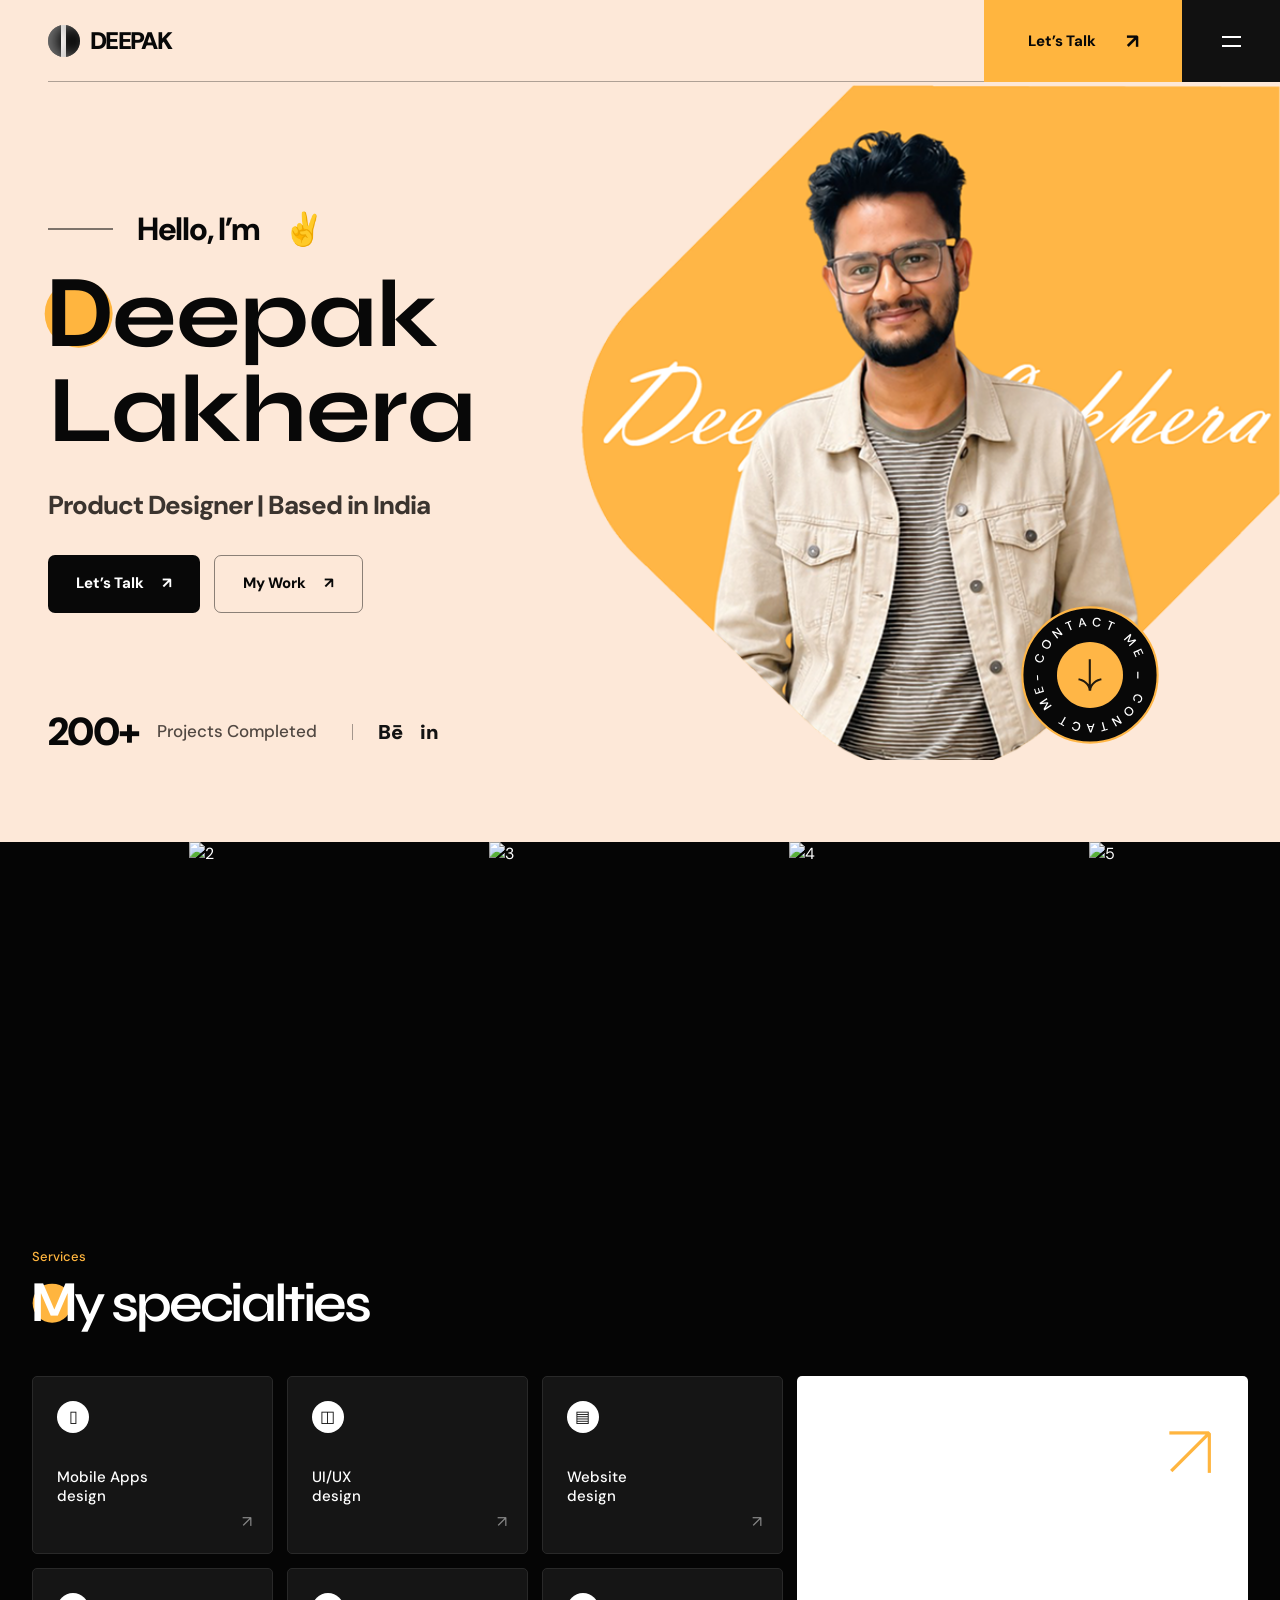
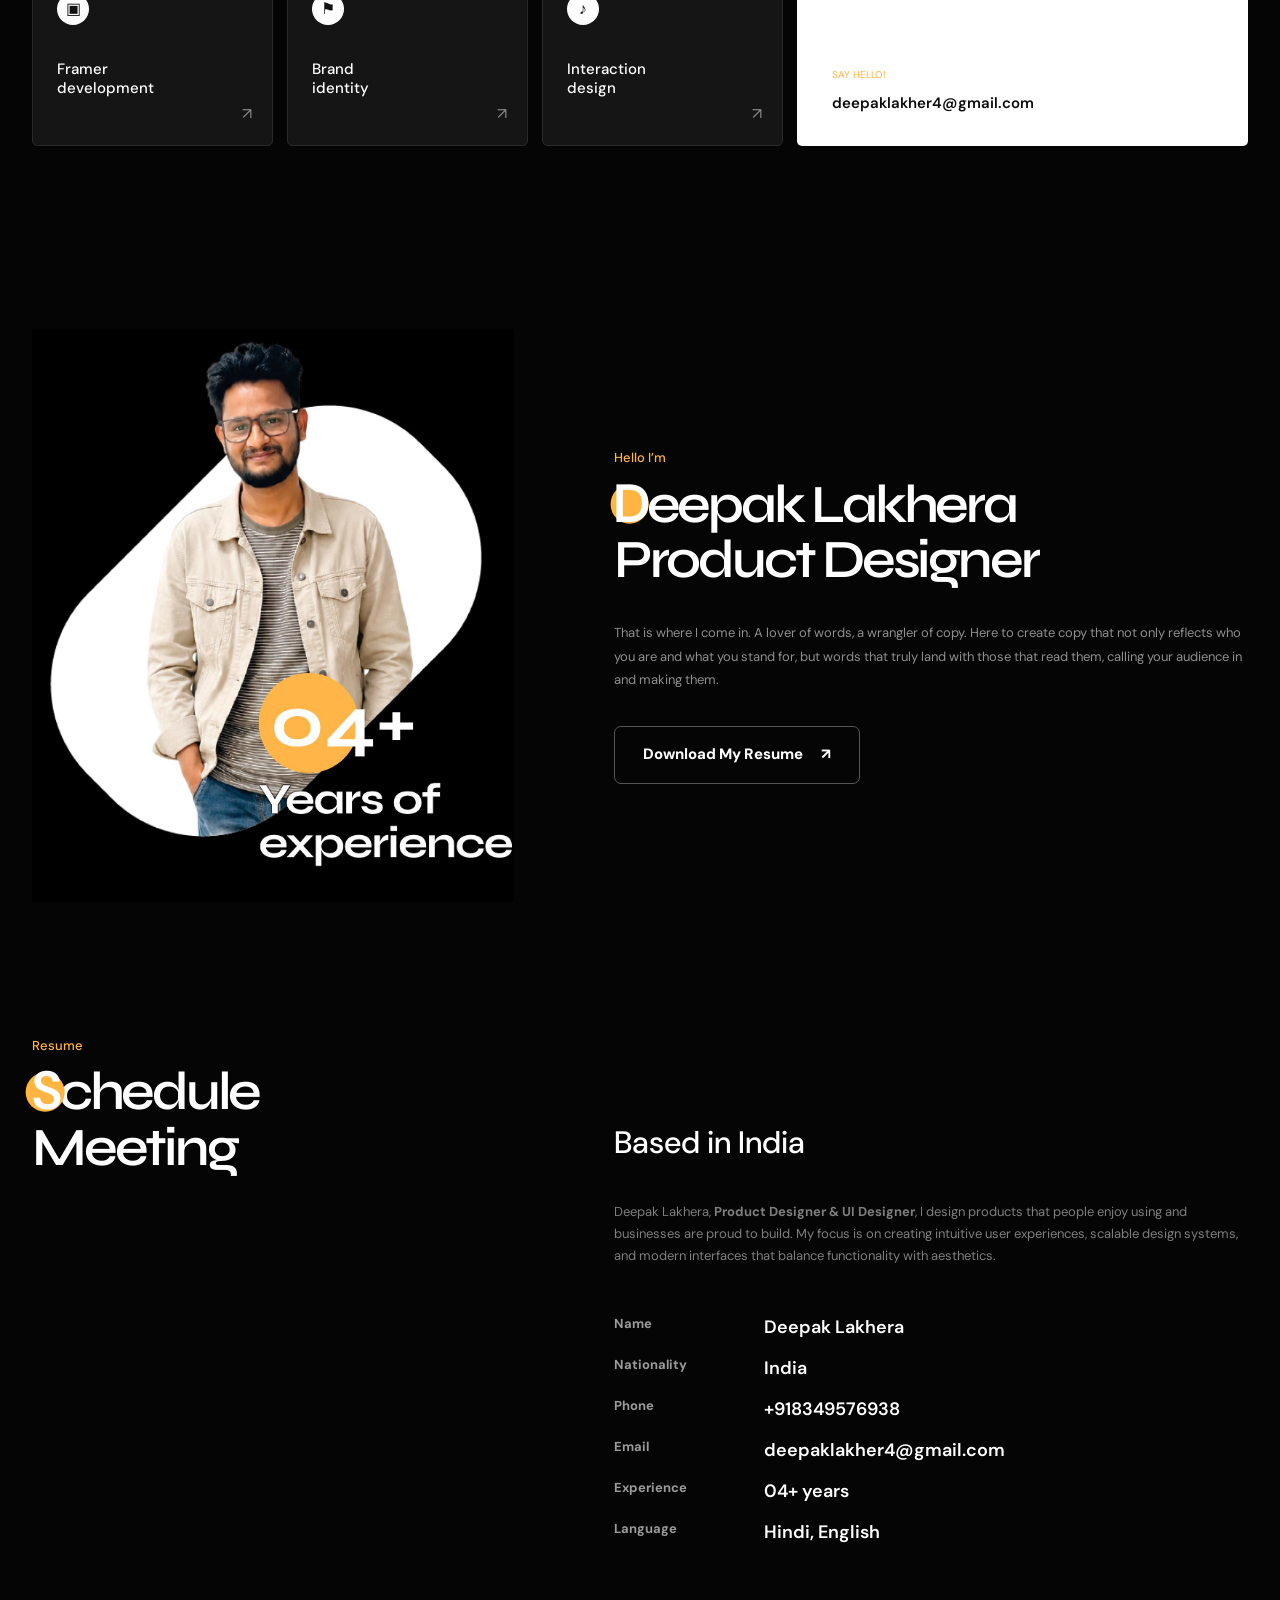
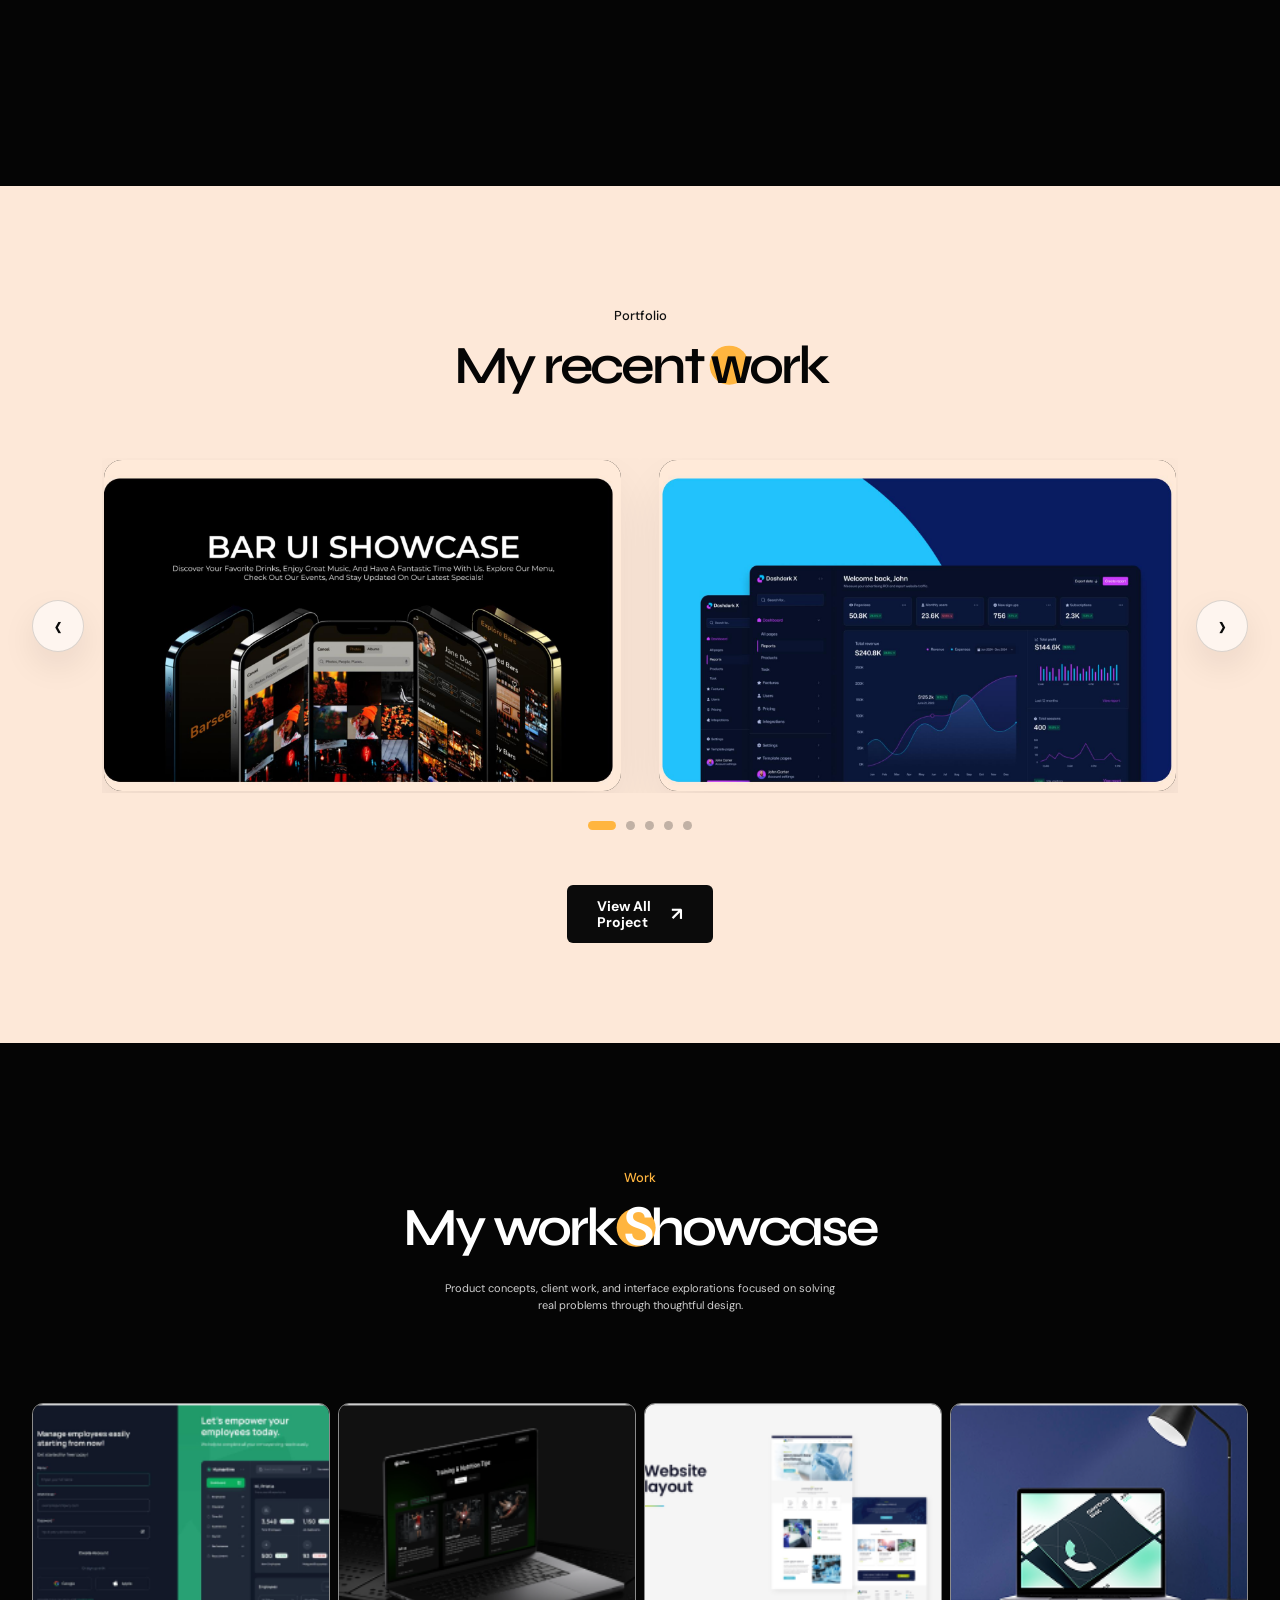
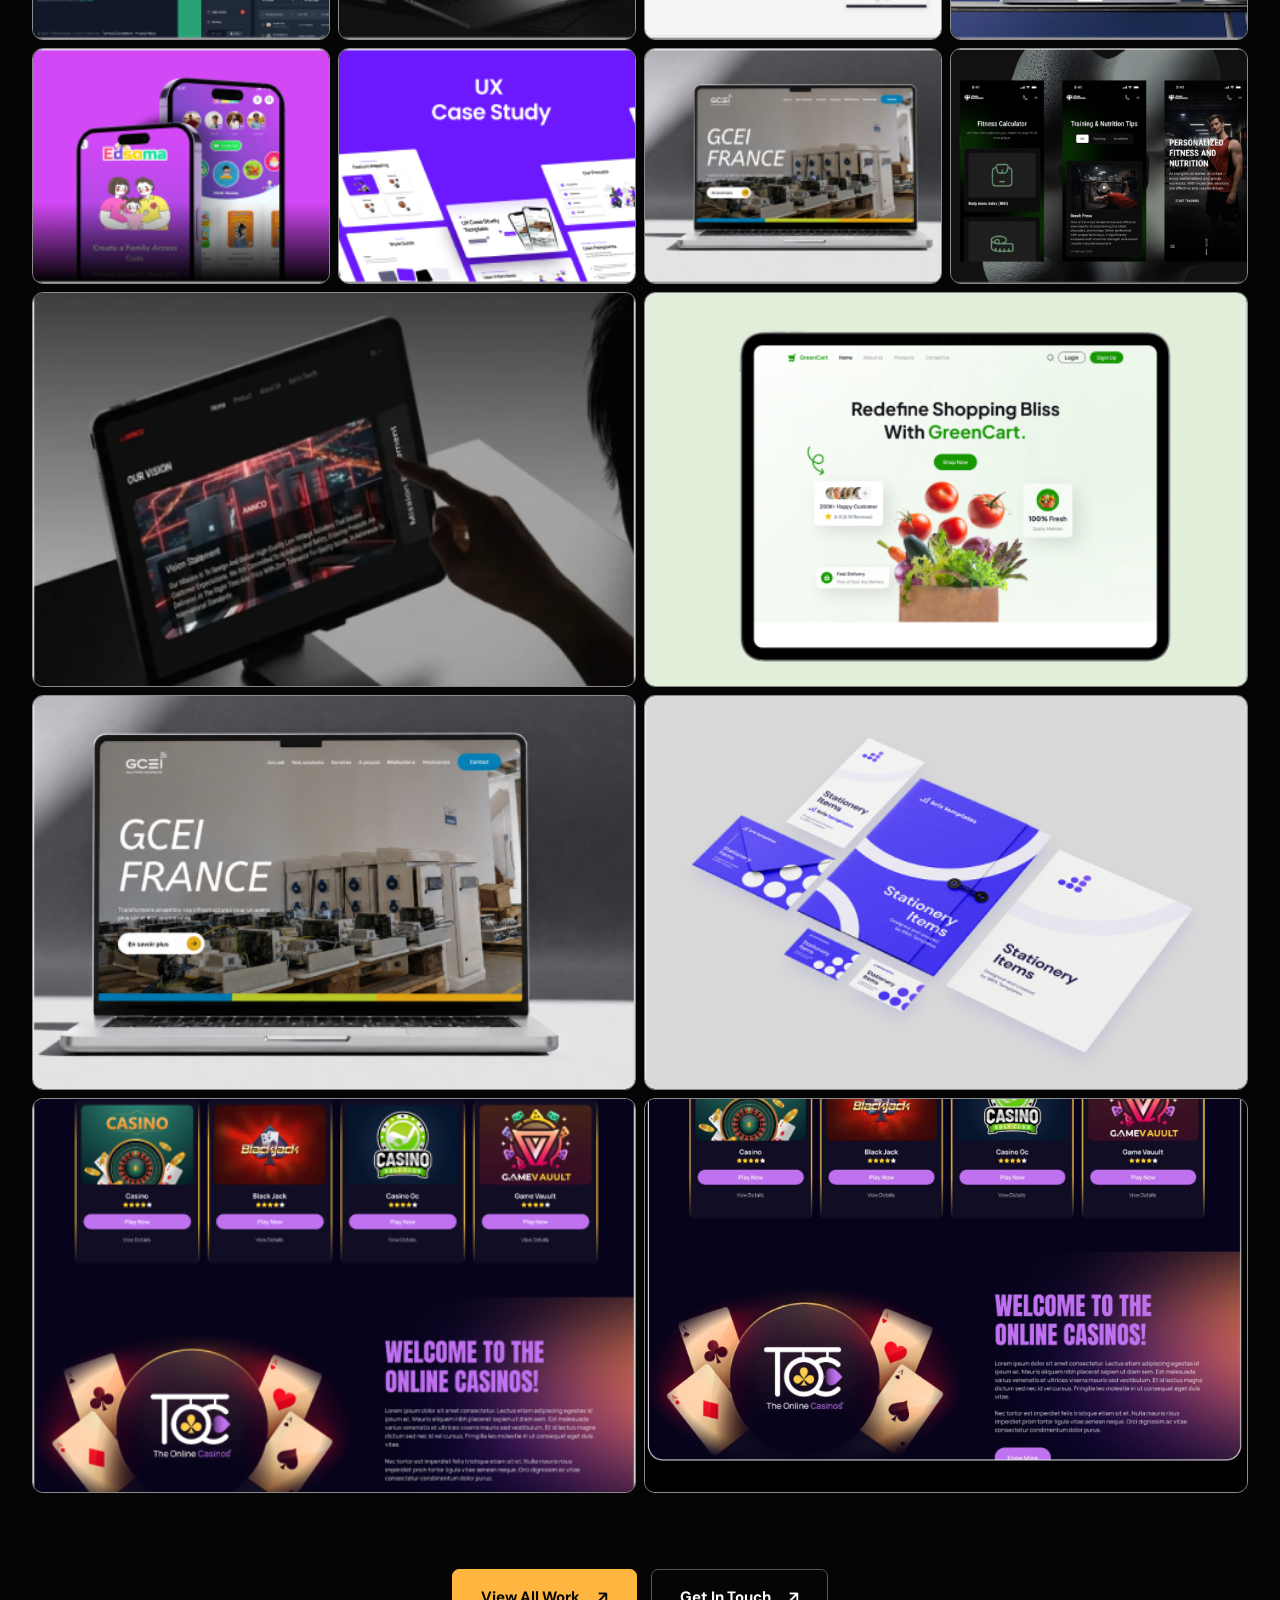
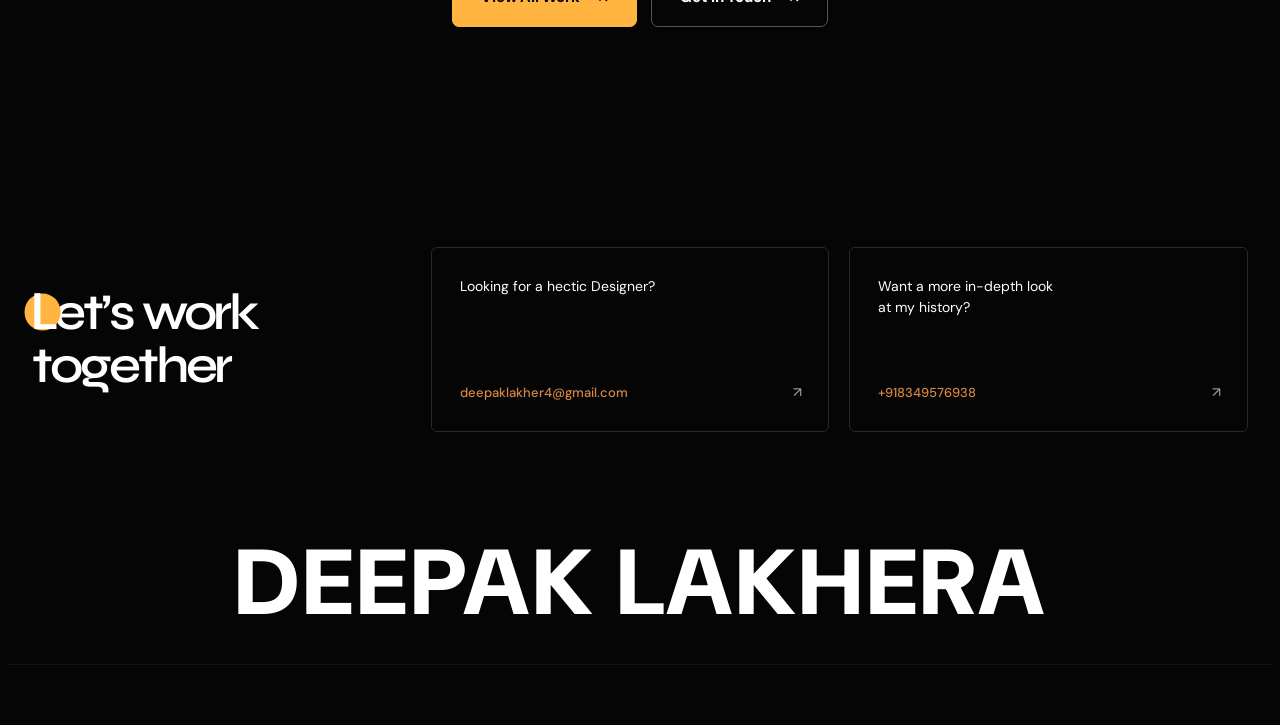
==== commit a50a03e6: "Update index.html" ====
--- a/index.html
+++ b/index.html
@@ -341,11 +341,11 @@
             <span><strong>Website Project</strong><small>Open image</small></span>
           </button>
           <button class="work-gallery-item" type="button" data-work-gallery-item>
-            <img src="assets/ Project-preview-2.png" alt="Dashboard UI project">
+            <img src="assets/Project-preview-2.png" alt="Dashboard UI project">
             <span><strong>Dashboard UI</strong><small>Open image</small></span>
           </button>
           <button class="work-gallery-item" type="button" data-work-gallery-item>
-            <img src="assets Project-preview-3.png" alt="Laptop interface project">
+            <img src="assets/Project-preview-3.png" alt="Laptop interface project">
             <span><strong>Laptop Interface</strong><small>Open image</small></span>
           </button>
           <button class="work-gallery-item" type="button" data-work-gallery-item>
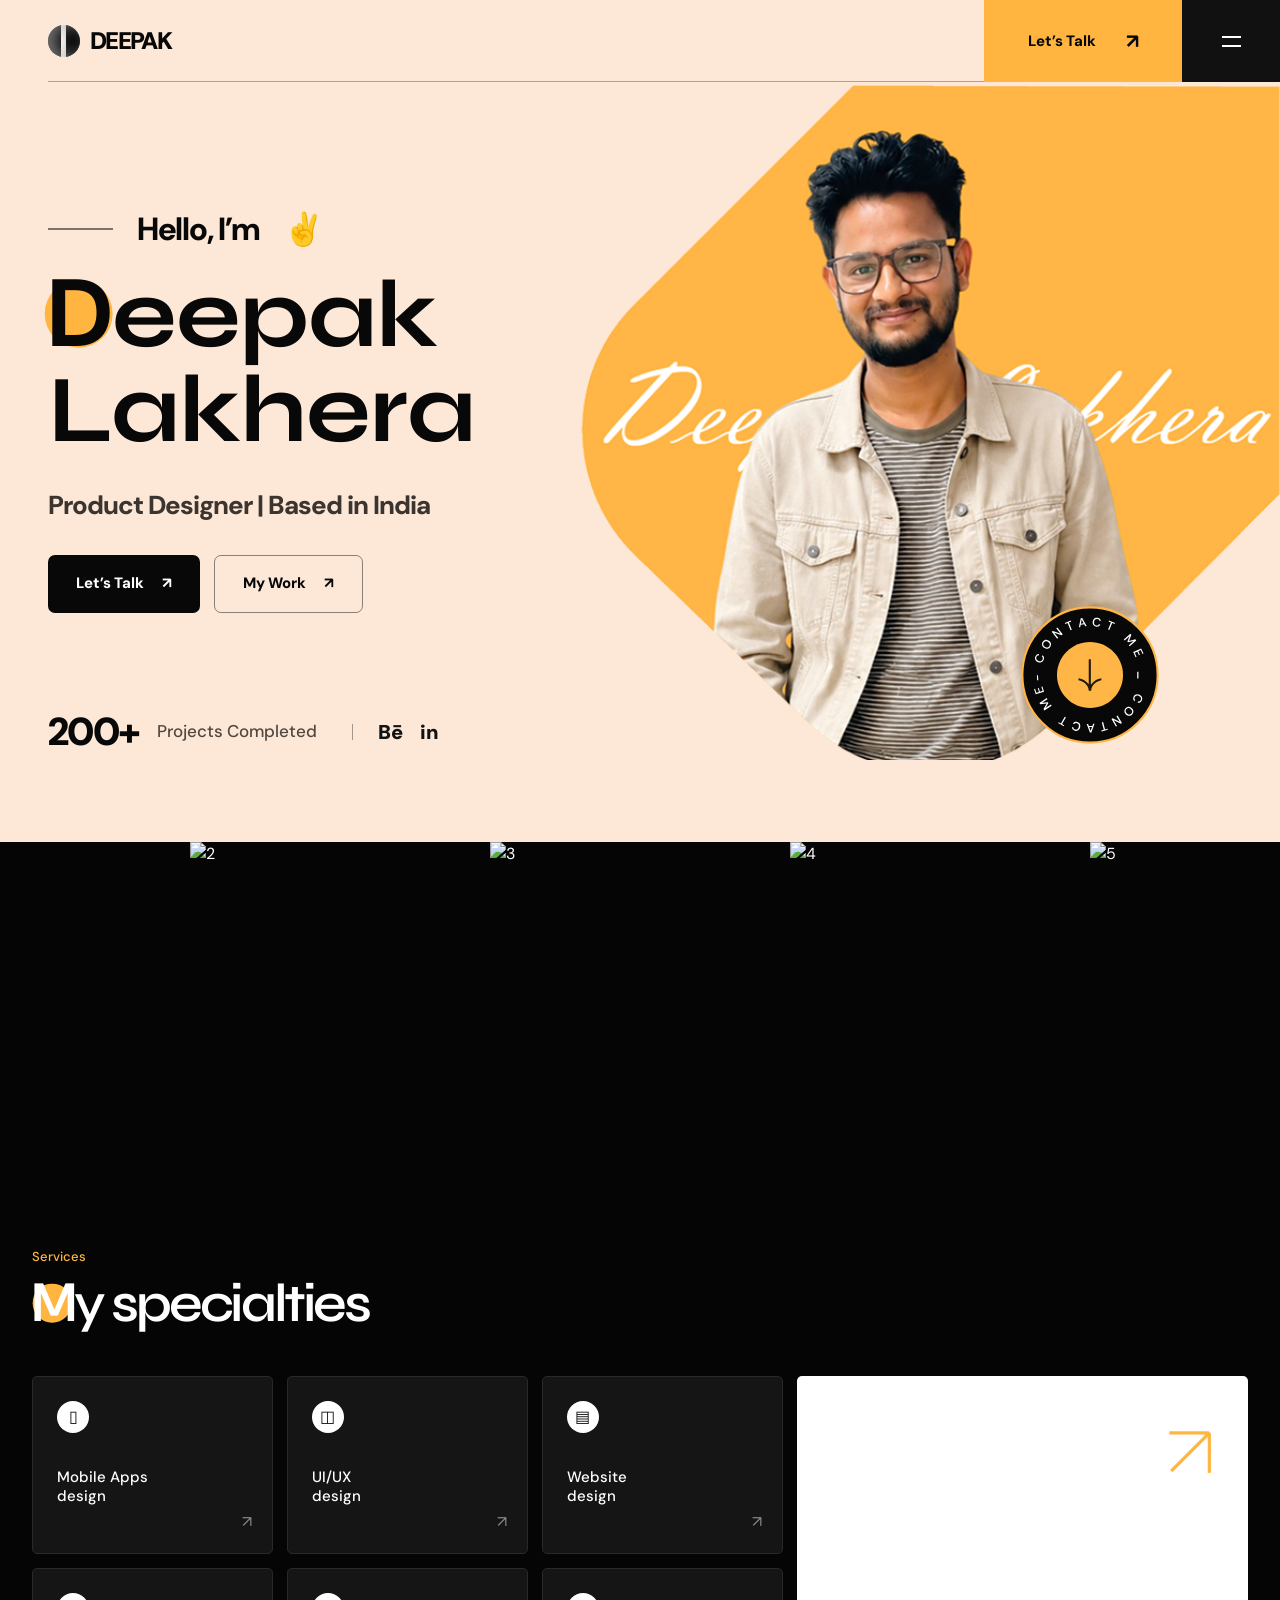
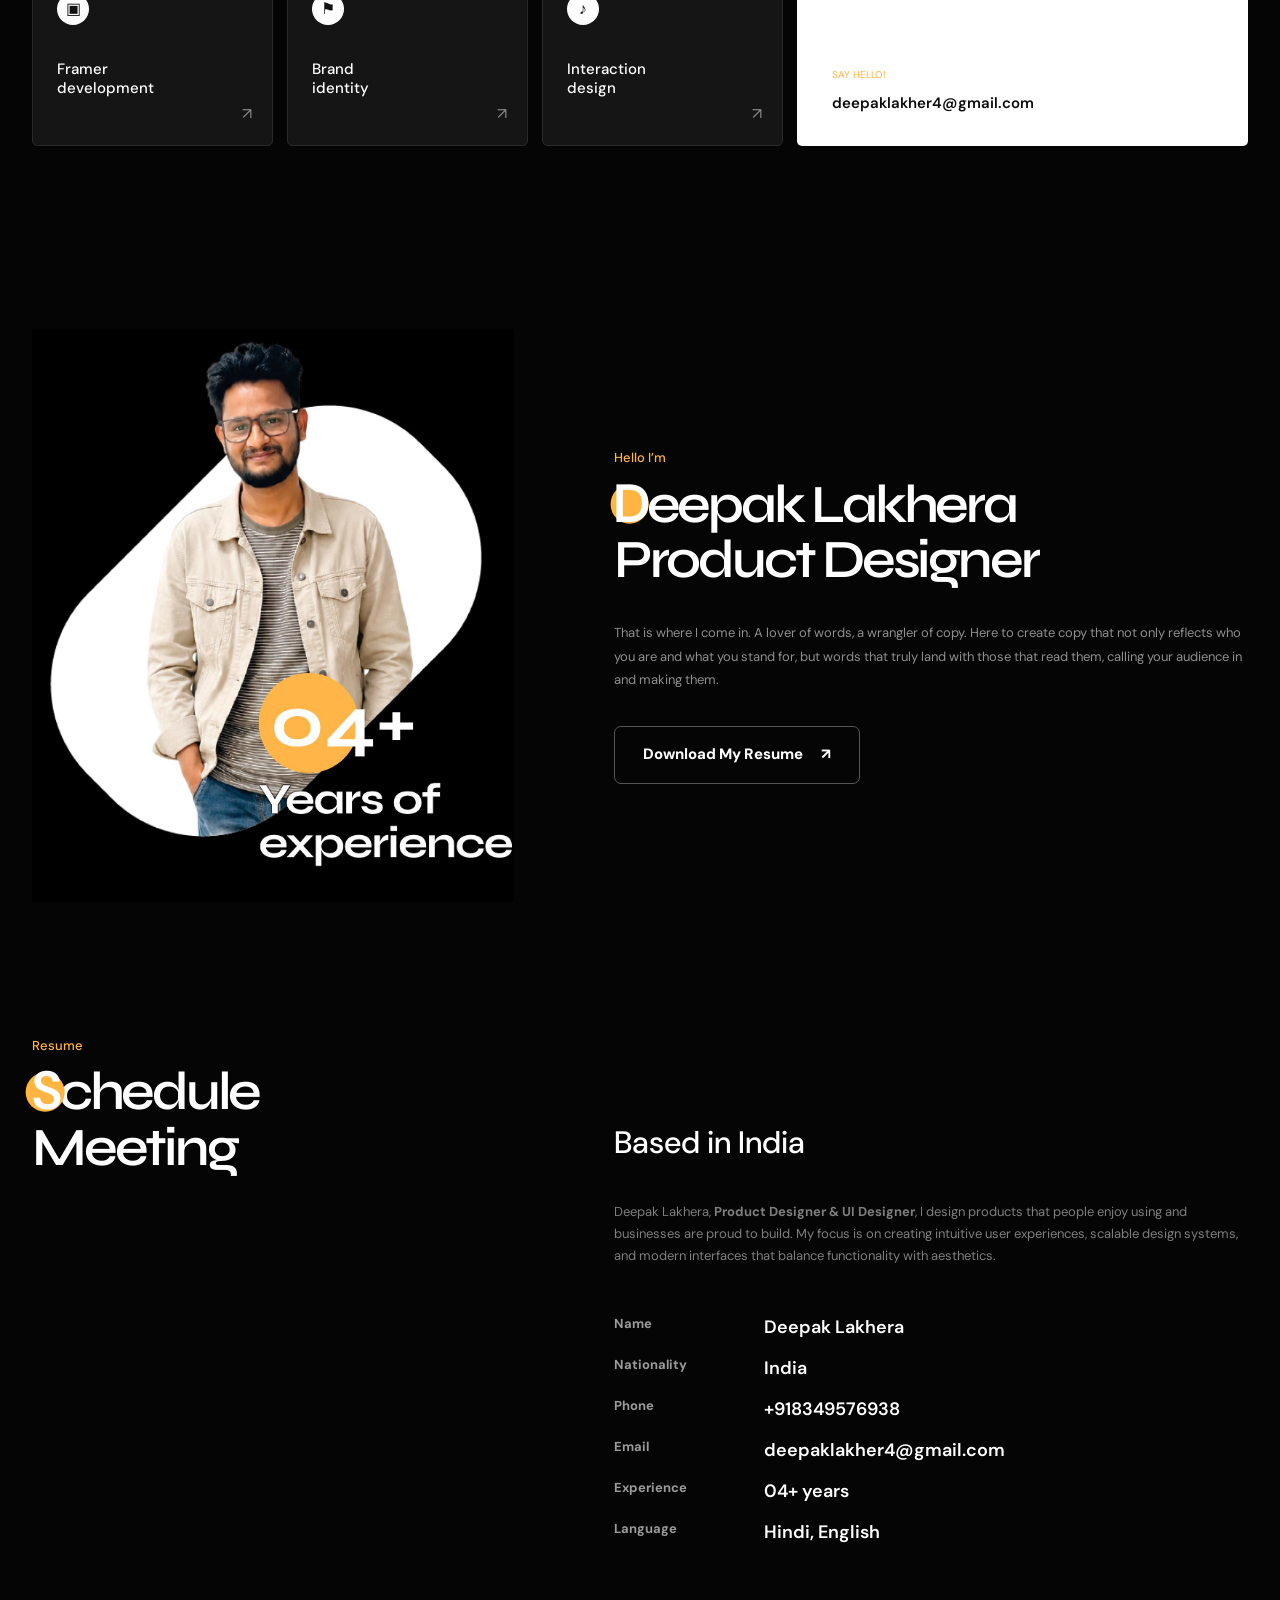
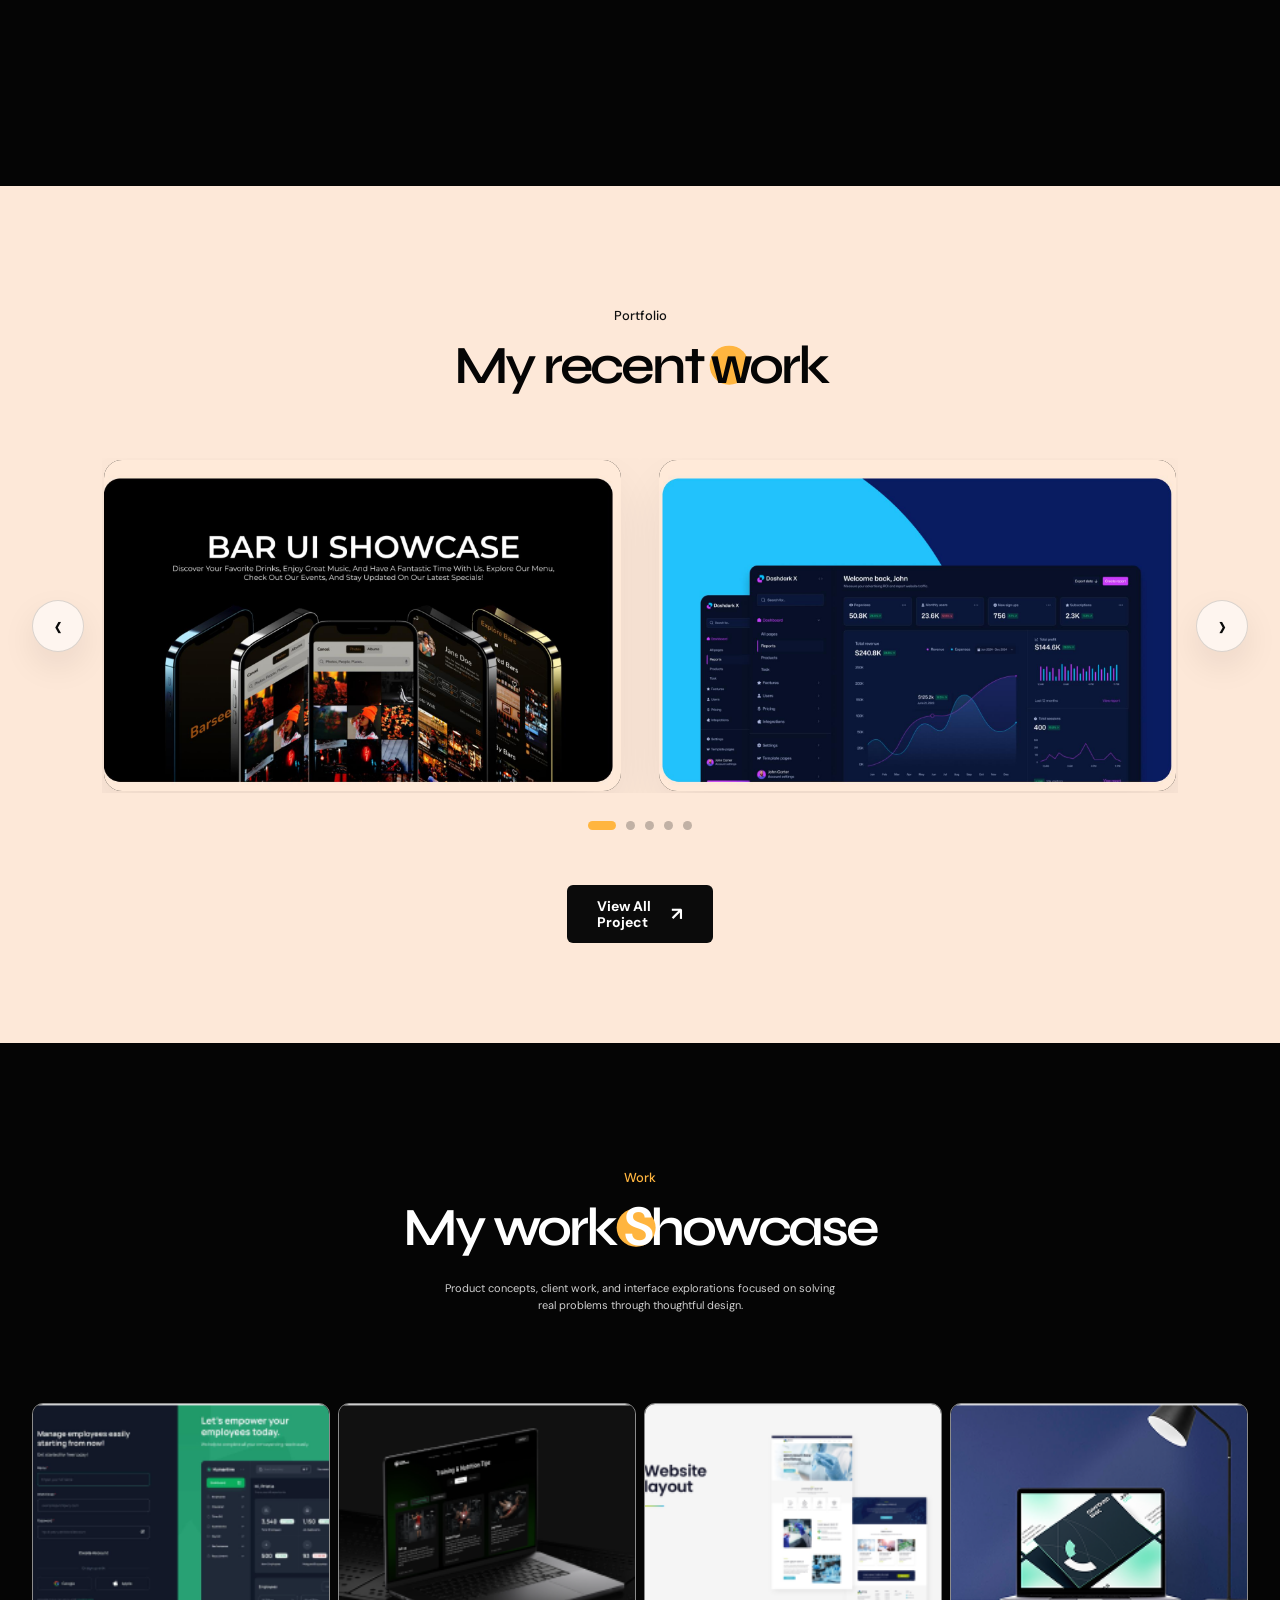
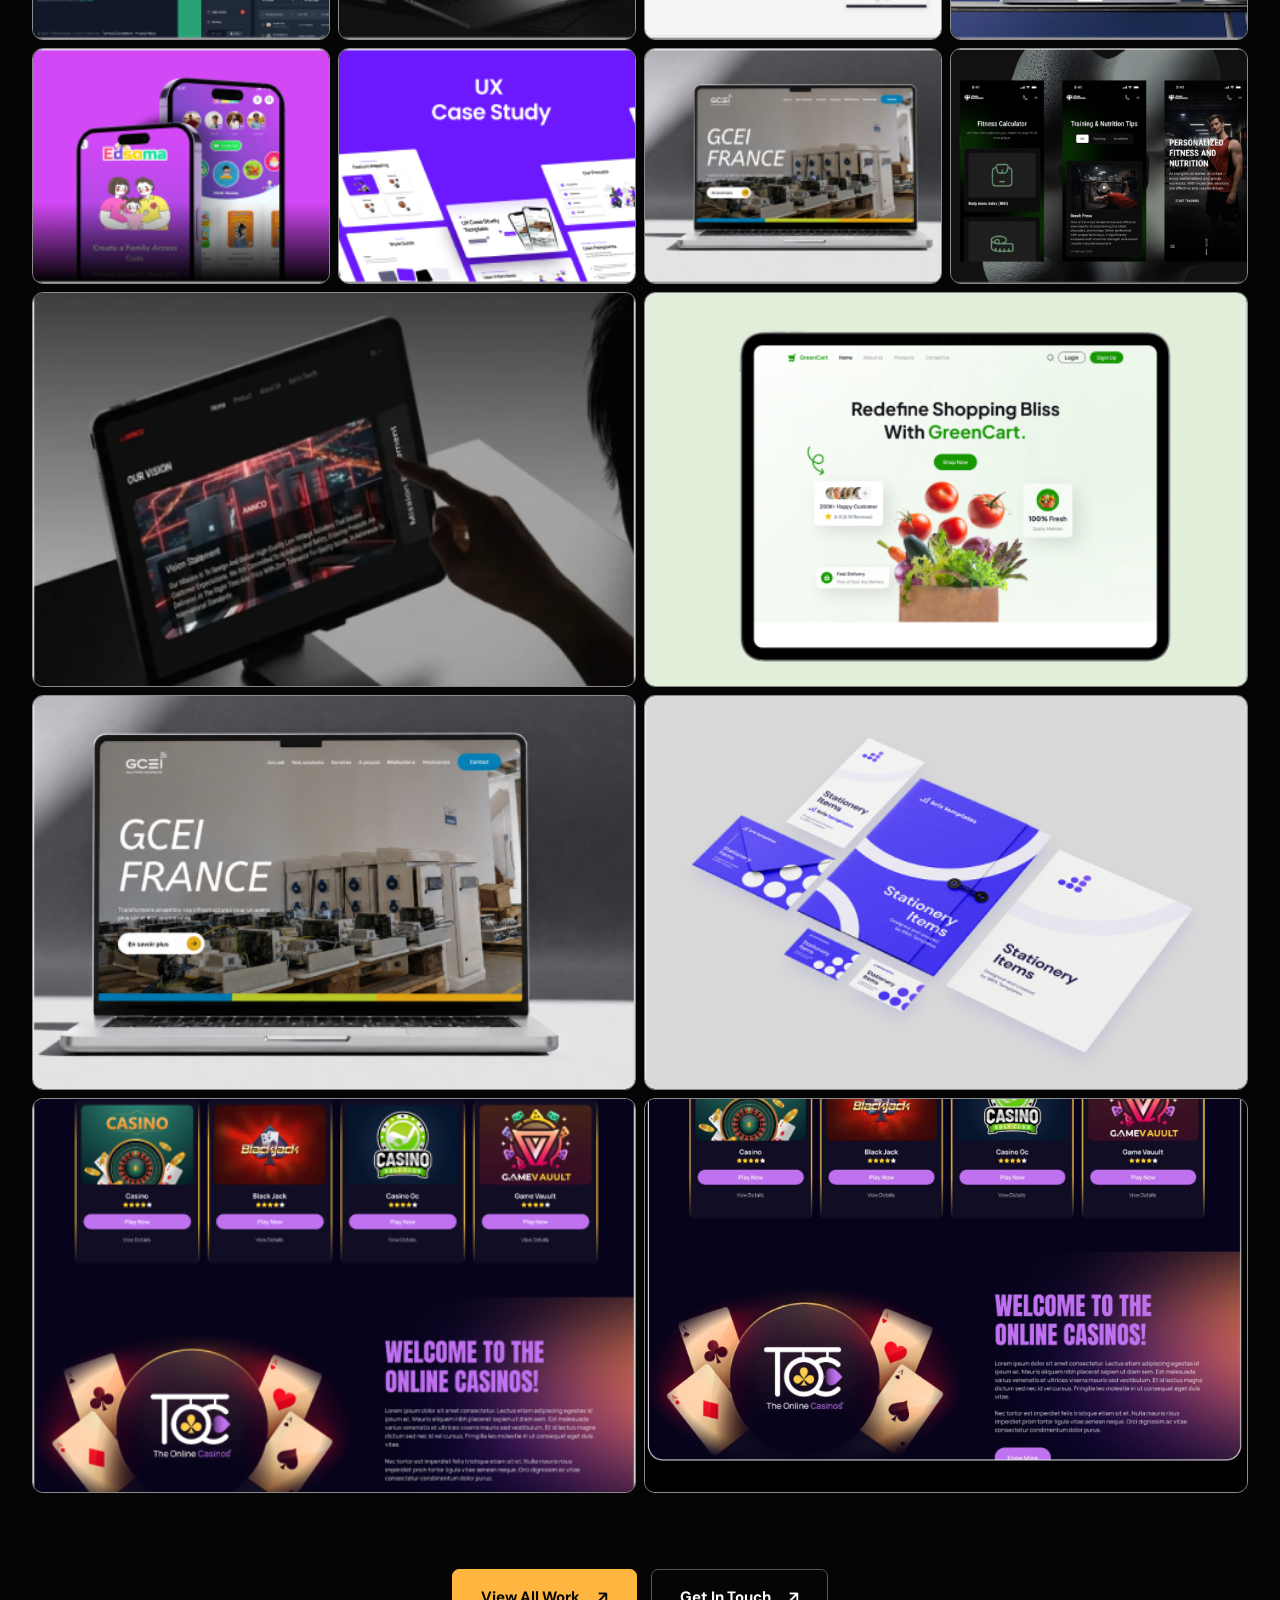
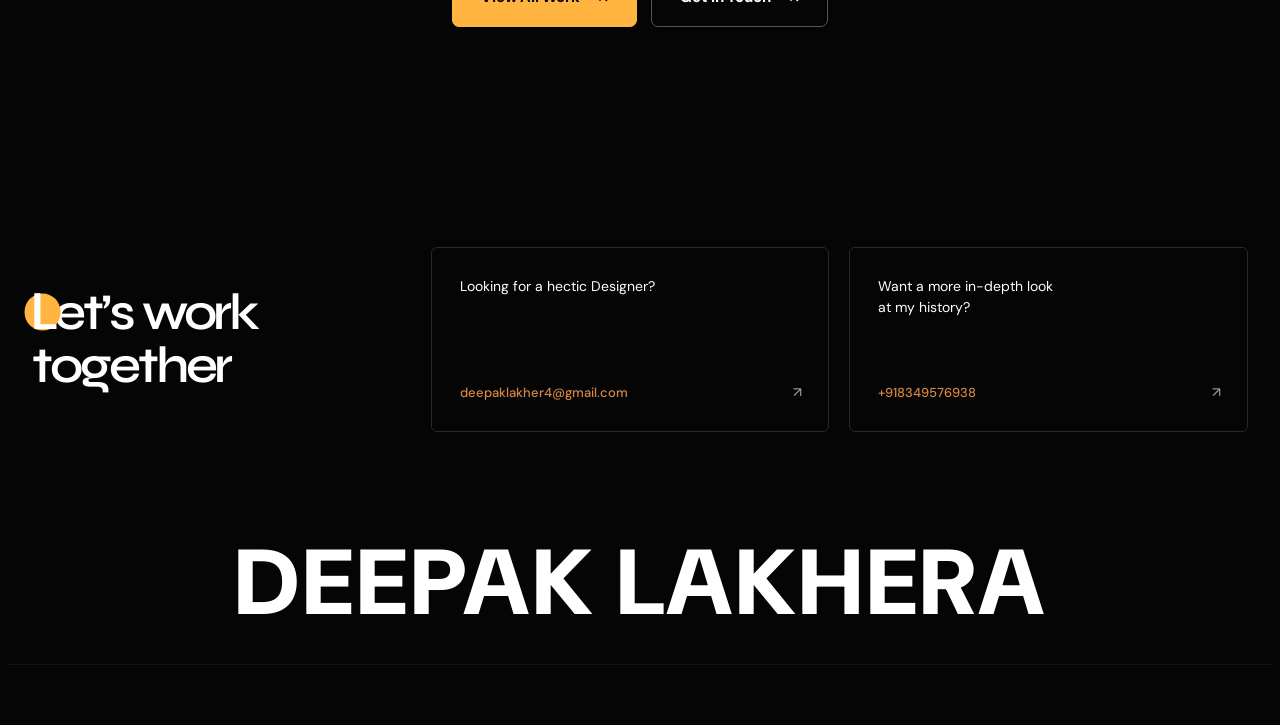
==== commit 78f403ef: "Update index.html" ====
--- a/index.html
+++ b/index.html
@@ -290,7 +290,7 @@
 
               <article class="recent-slide">
                 <button class="recent-card" type="button" data-gallery-item>
-                  <img src="assets/work-14.jpg" alt="Casino website">
+                  <img src="assets/ Project-preview-6.png" alt="Casino website">
                   <span class="recent-card-caption">
                     <span>Casino Landing Page</span>
                     <small>View gallery</small>
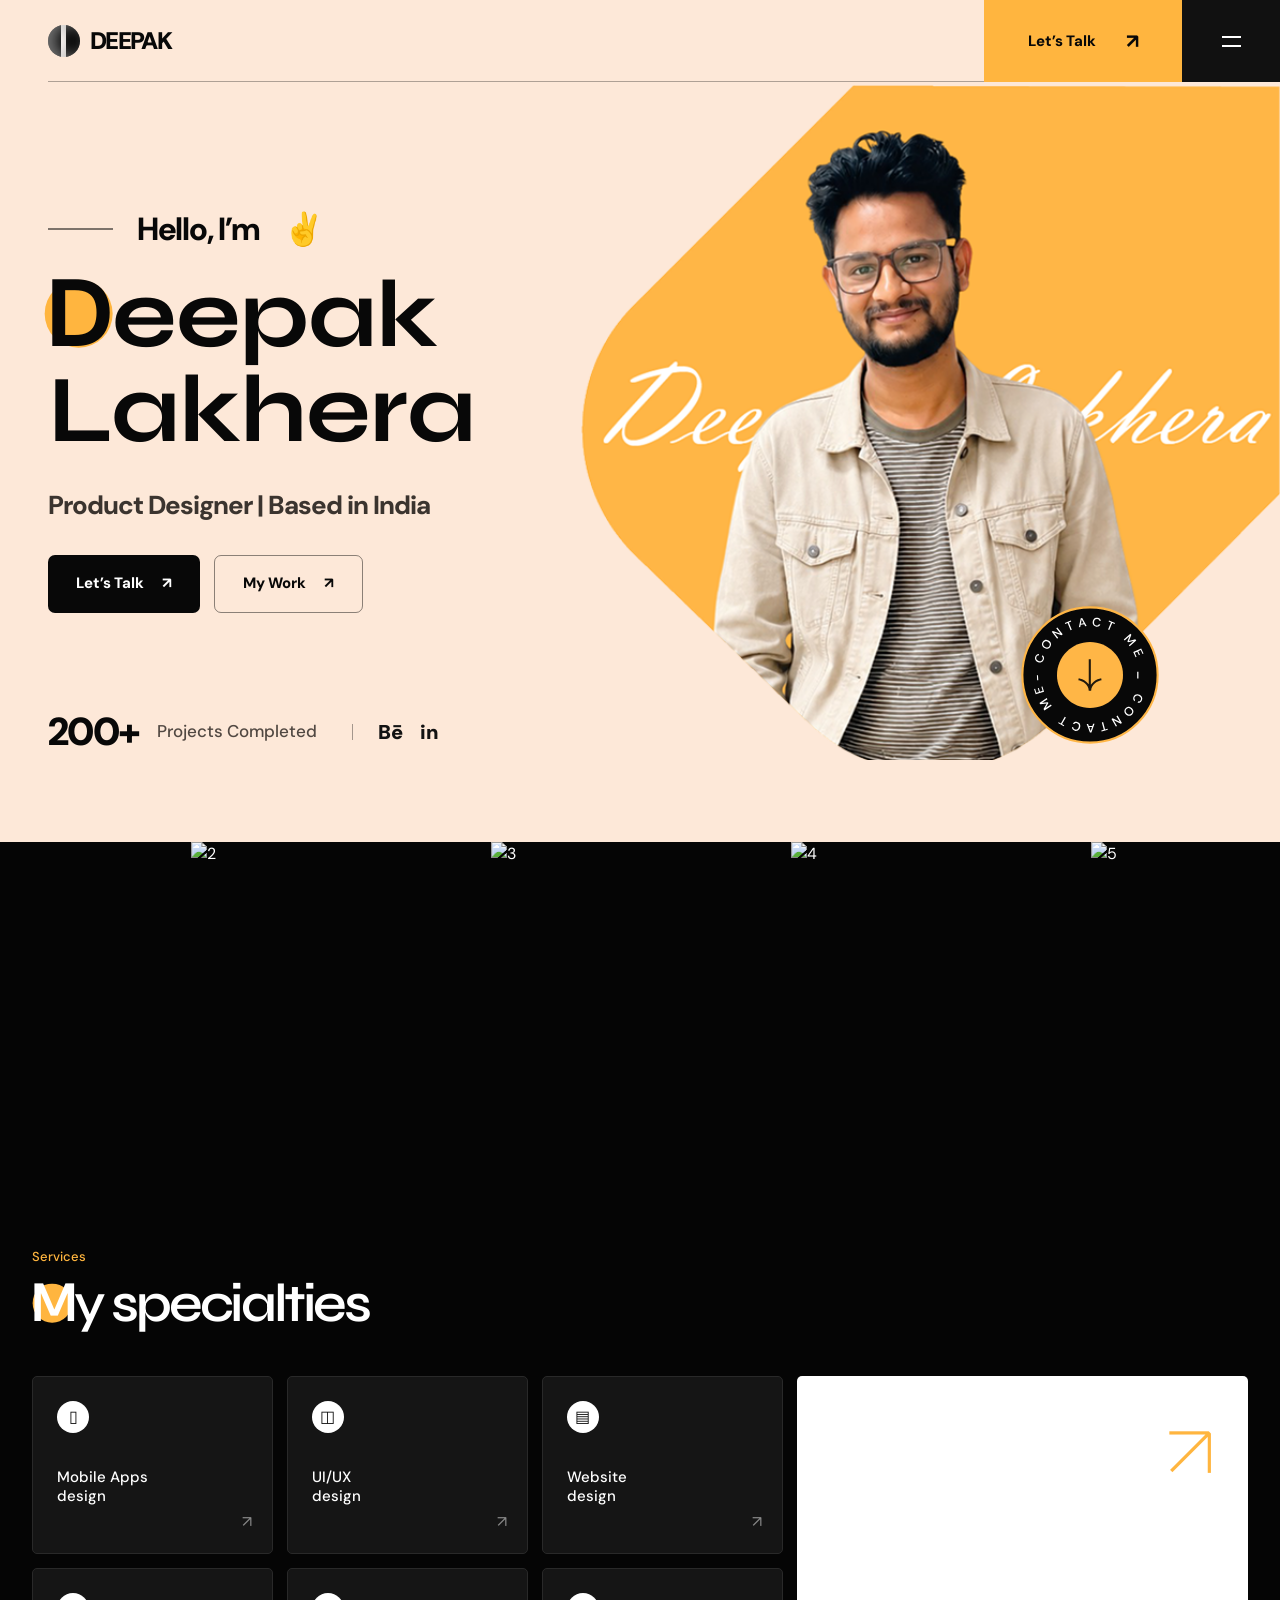
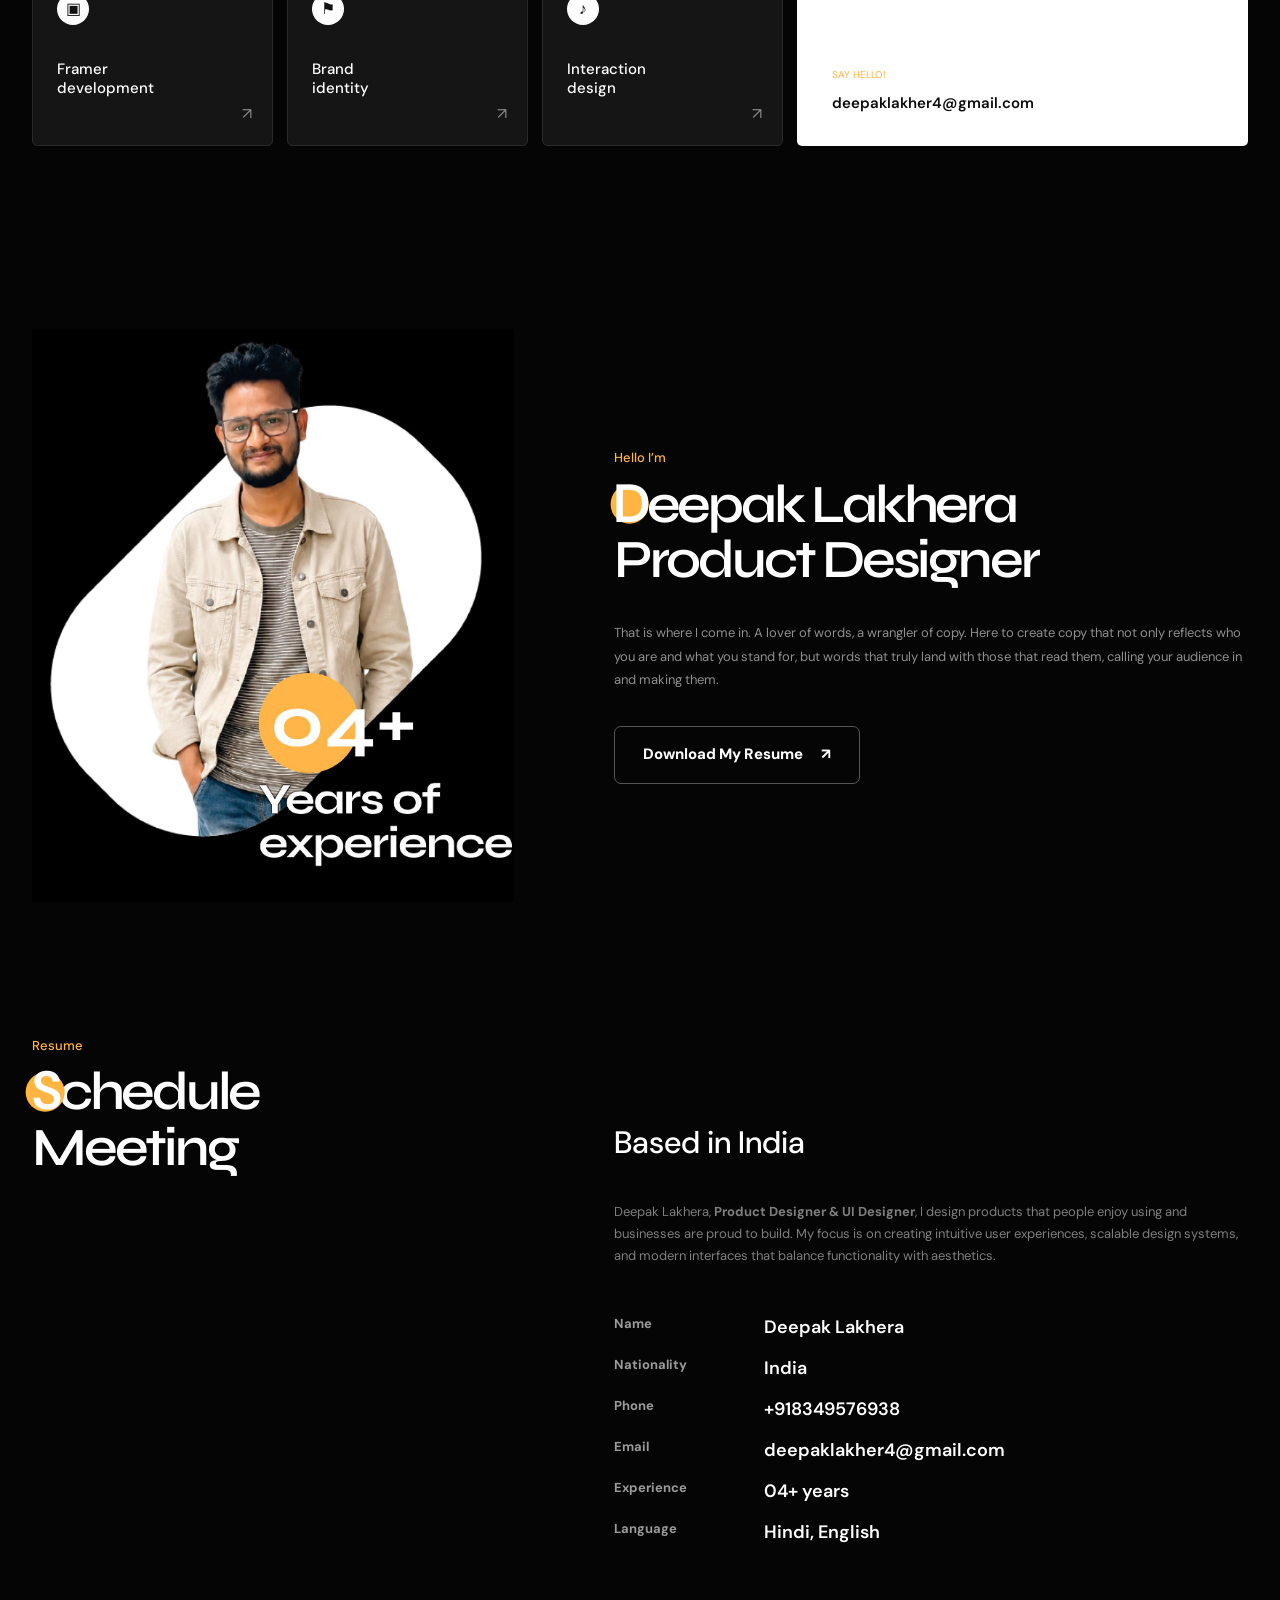
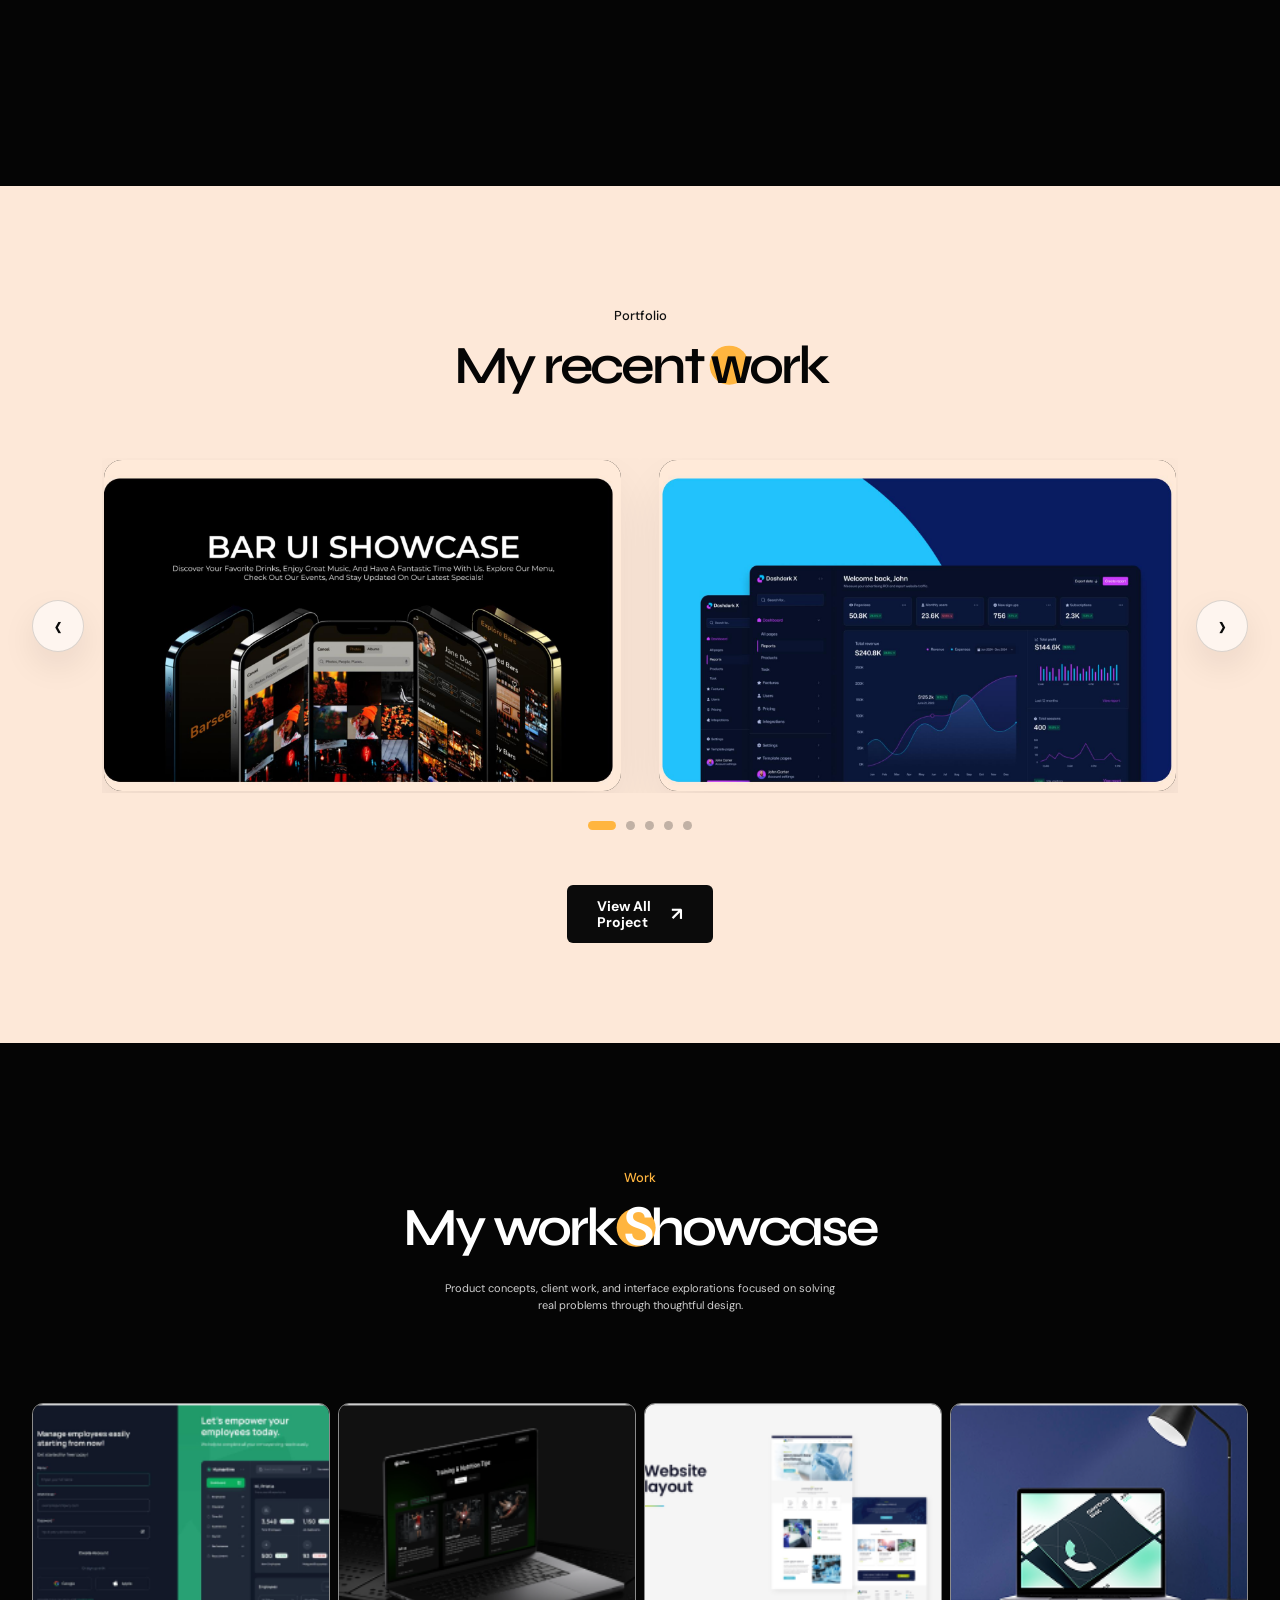
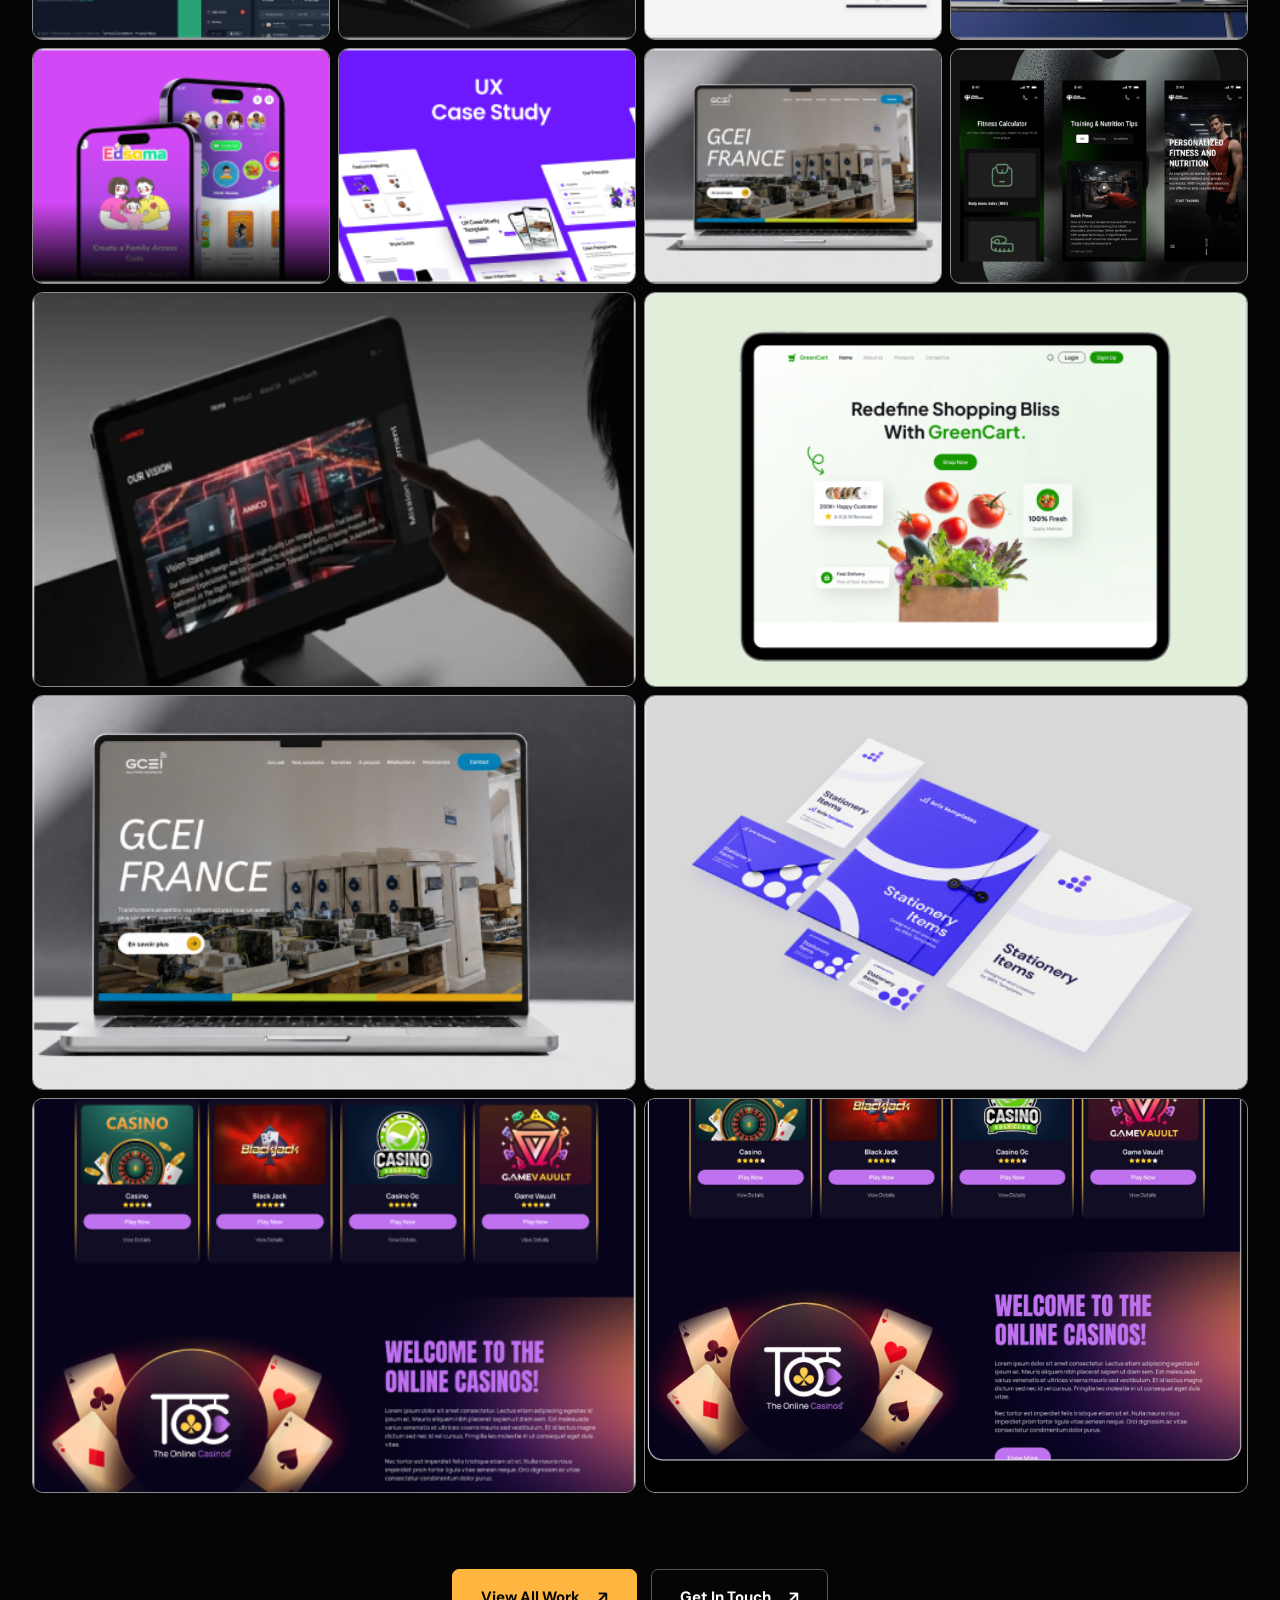
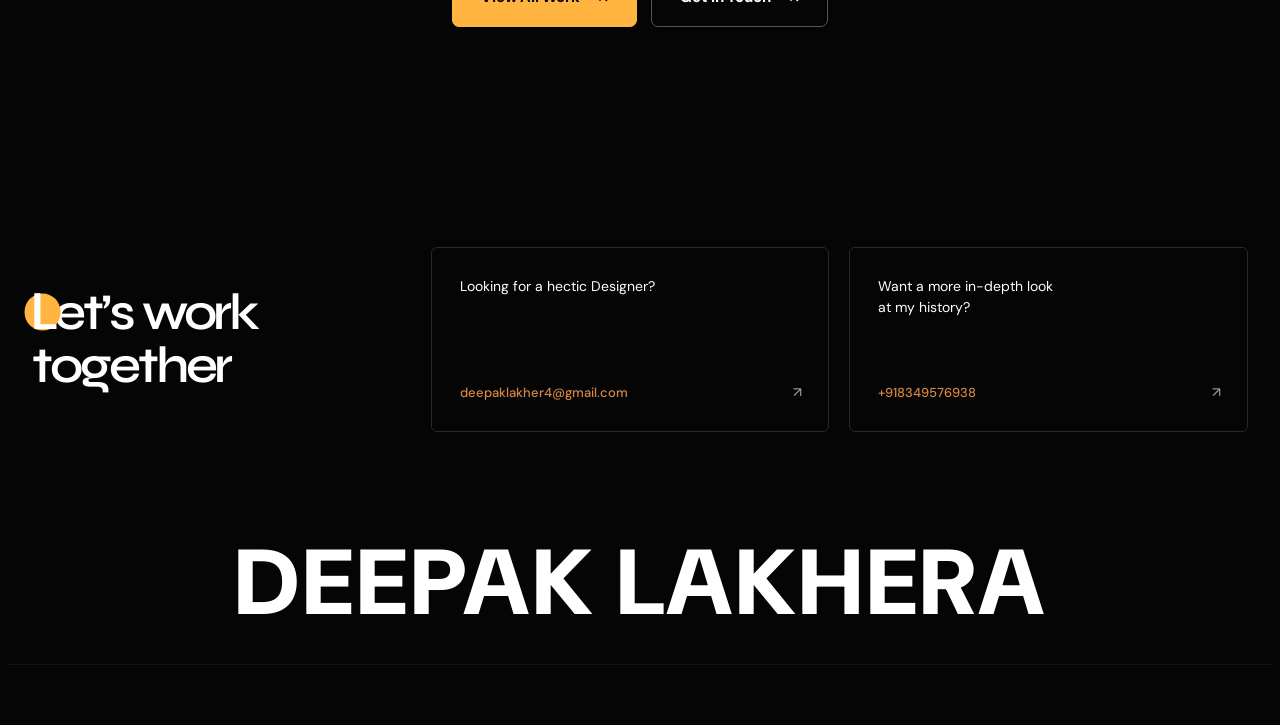
==== commit 706ec2a6: "Update index.html" ====
--- a/index.html
+++ b/index.html
@@ -128,7 +128,7 @@
 <img src="https://i.ibb.co/QP6Nmpf/image-1-about.jpg" alt="5">
       </div>
       <div class="ratio ratio-1x1">
-<img src="https://i.ibb.co/JvN0NVB/image-2-about.jpg" alt="6">
+<img src="Project-preview-3.png" alt="6">
       </div>
       <div class="ratio ratio-1x1">
       <img src="https://i.ibb.co/CKNmhMX/blog1.jpg" alt="7">
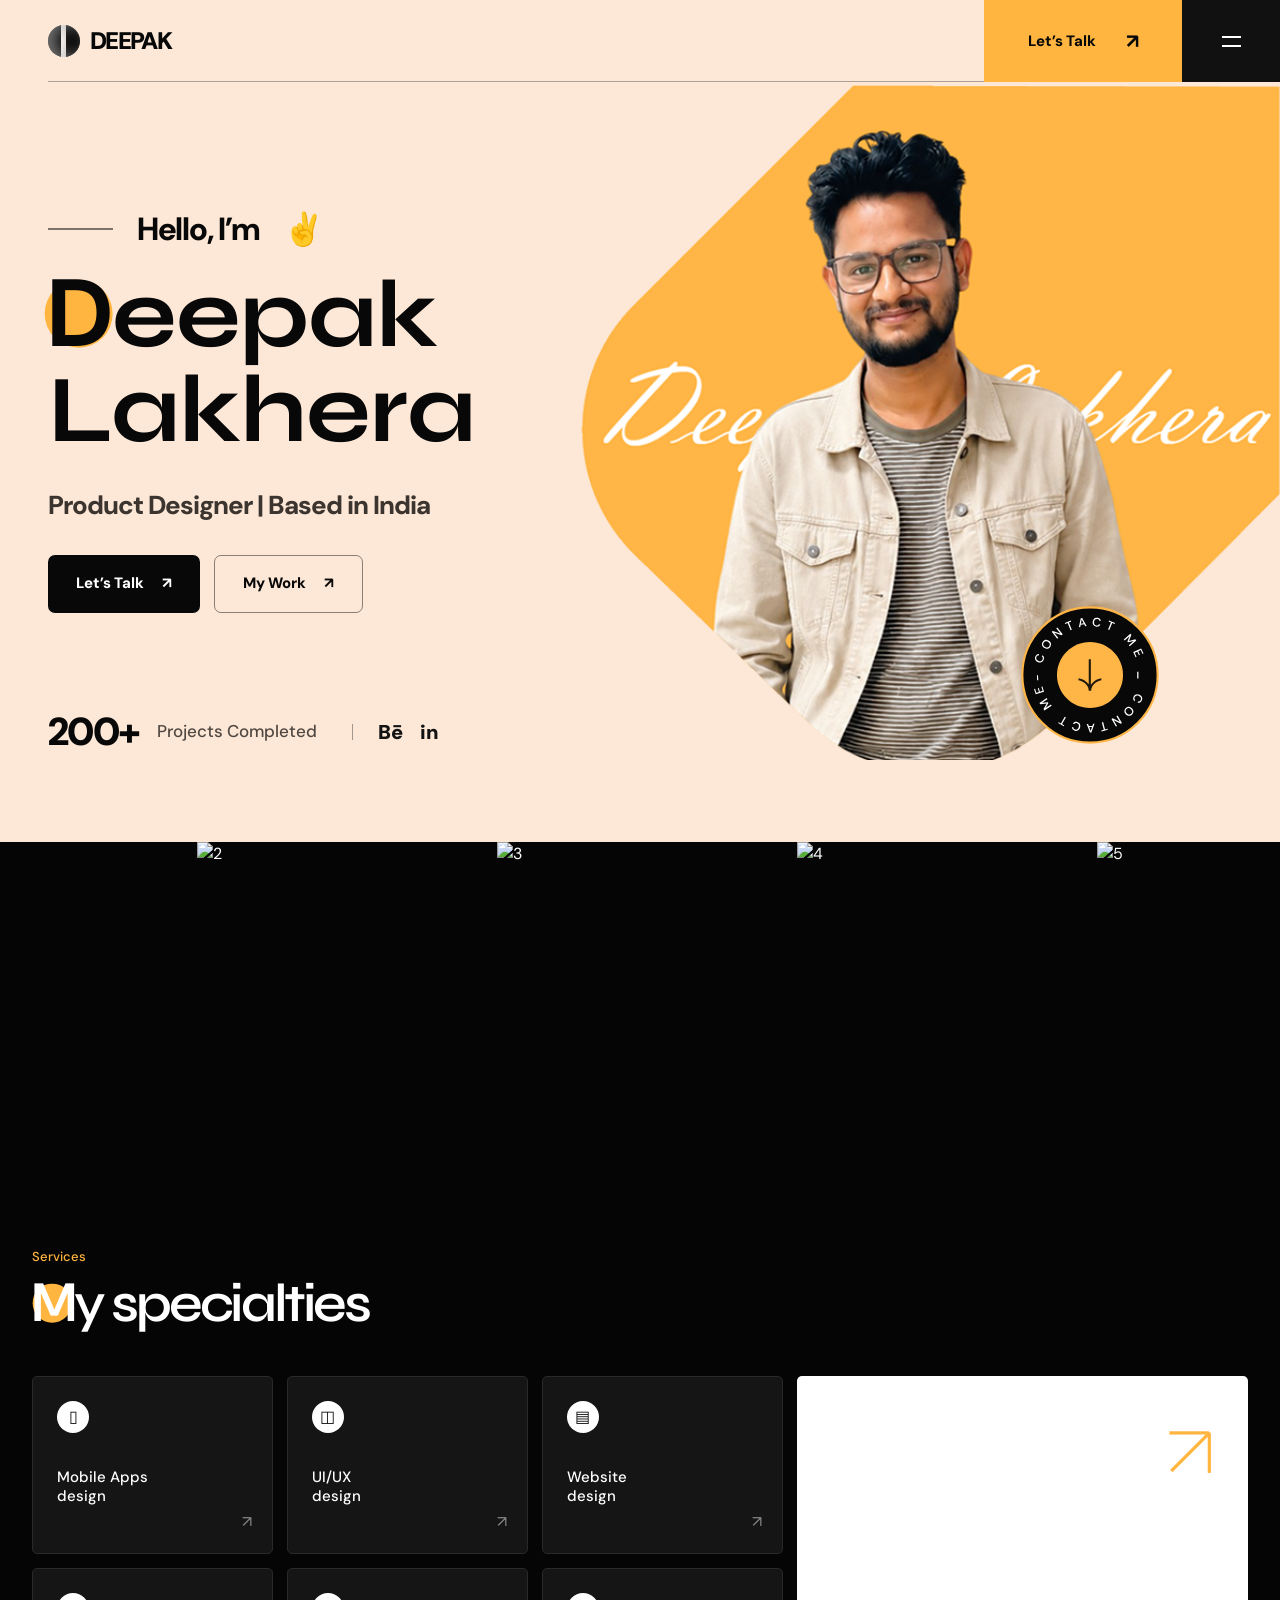
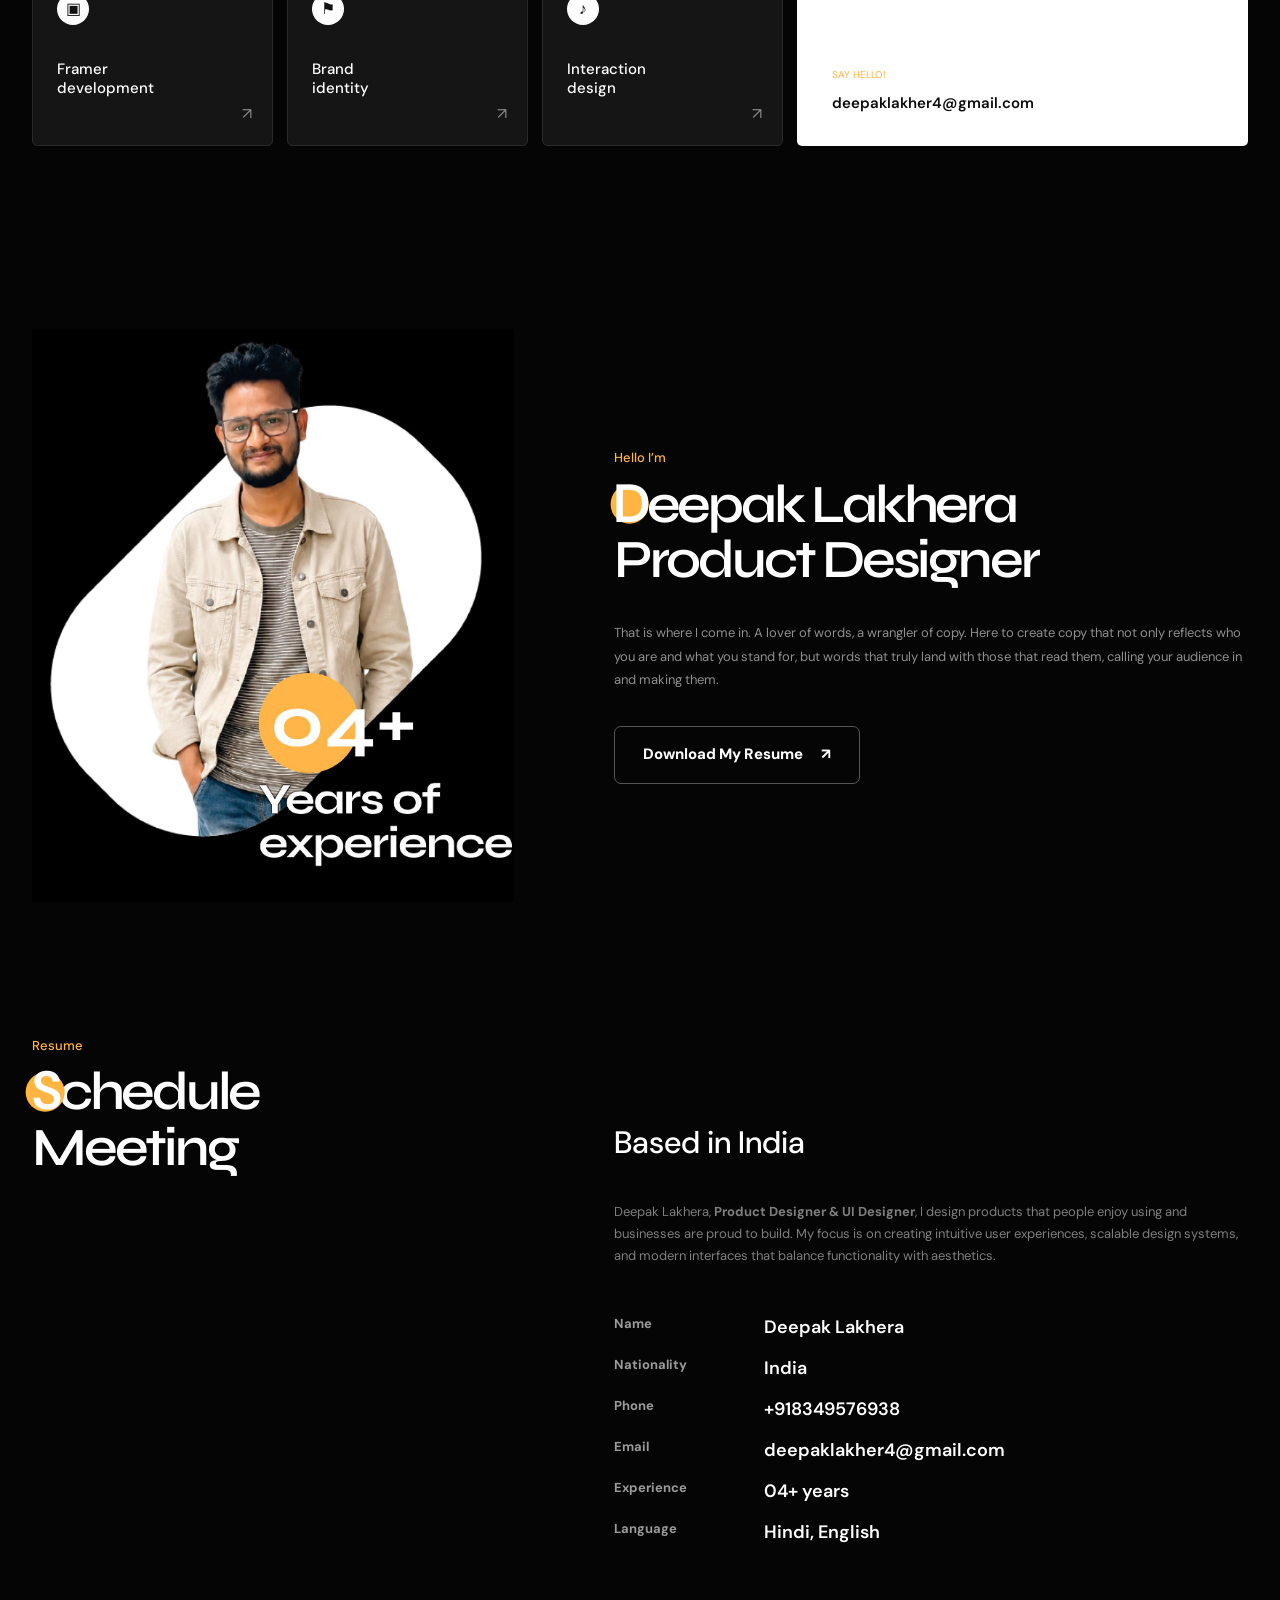
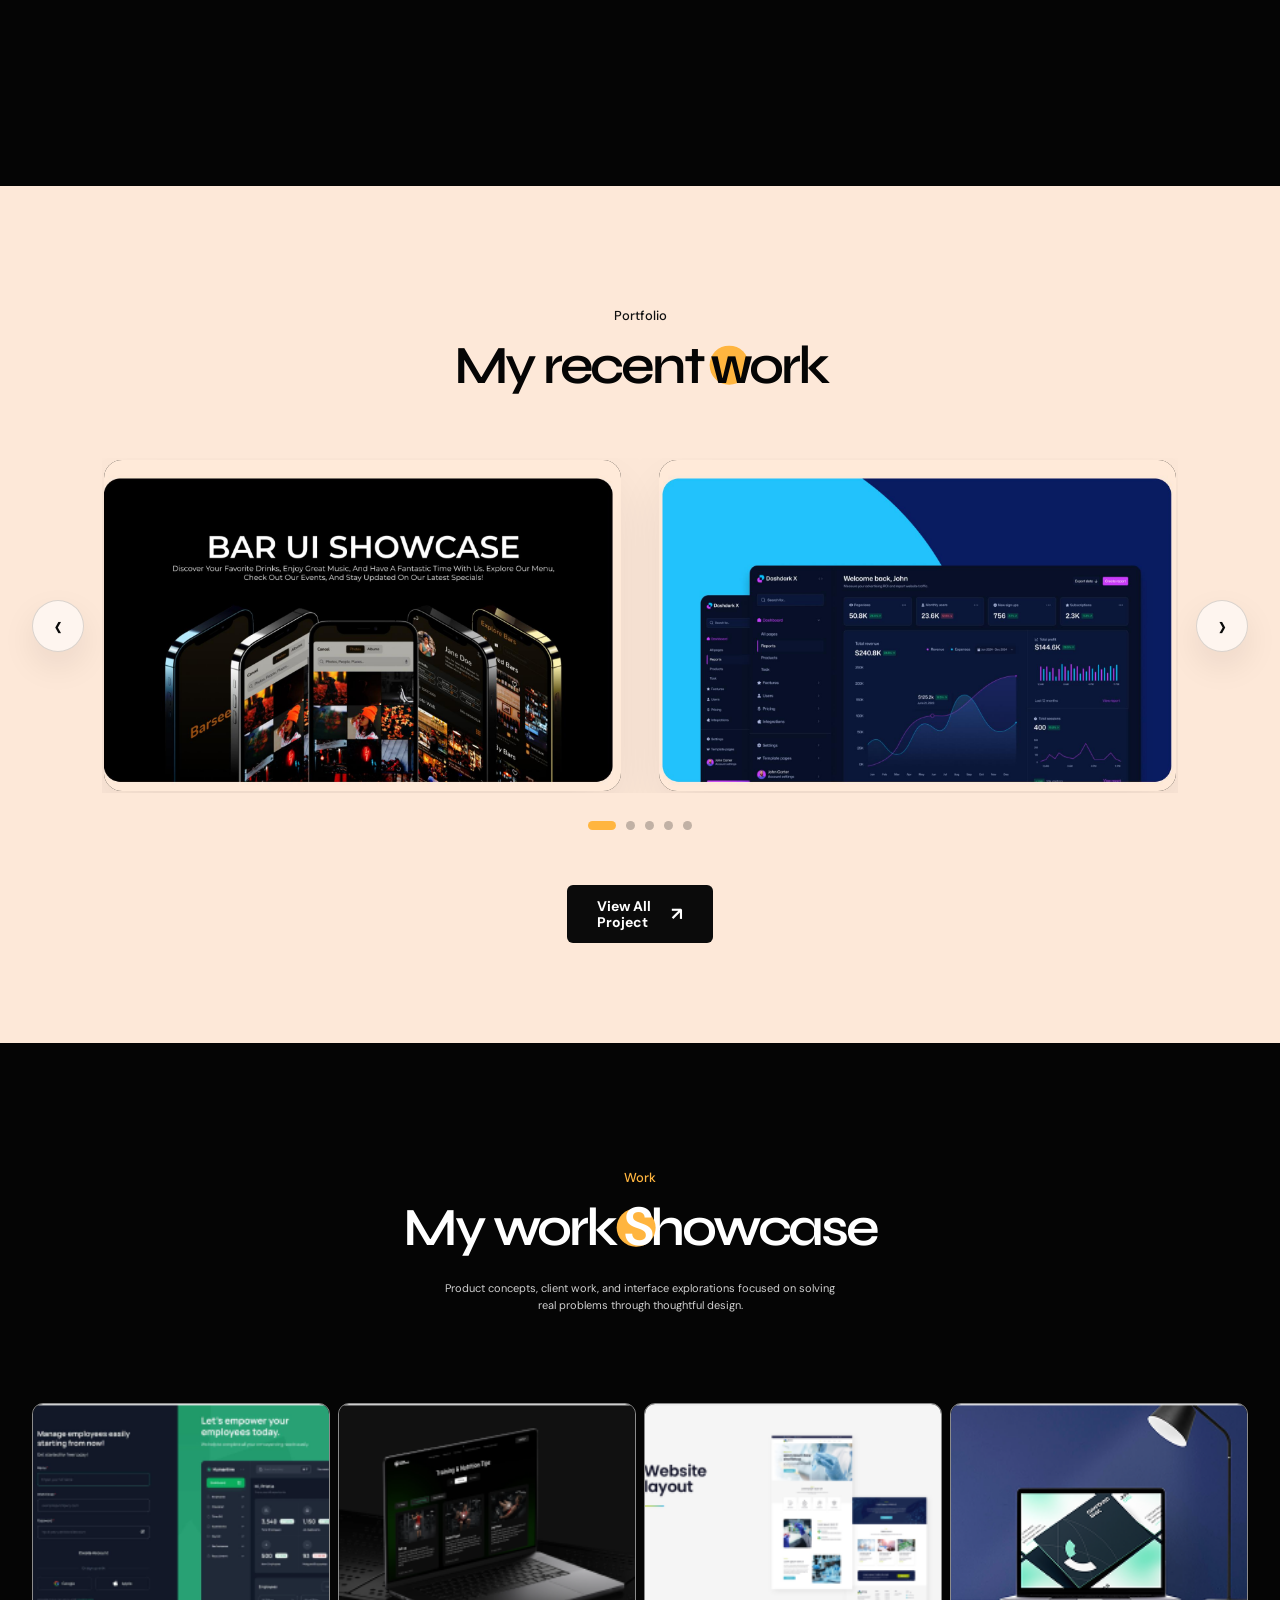
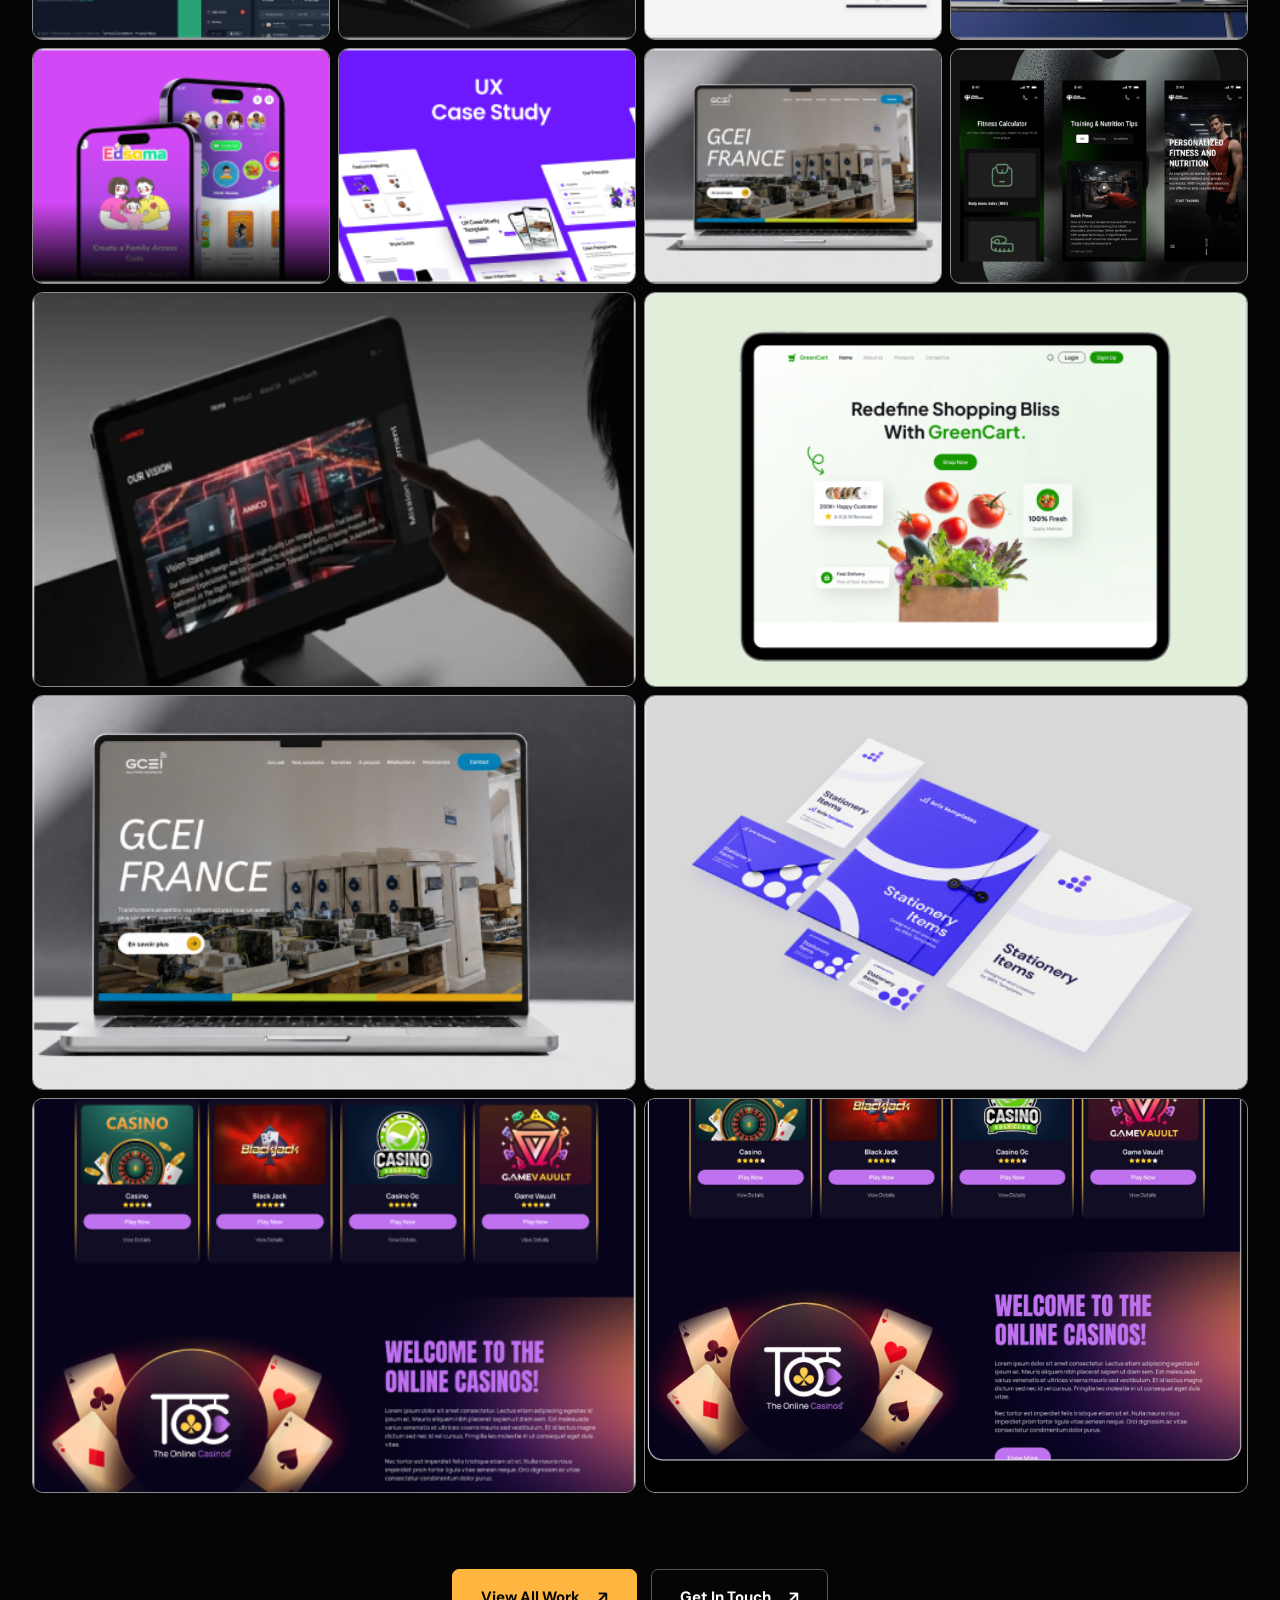
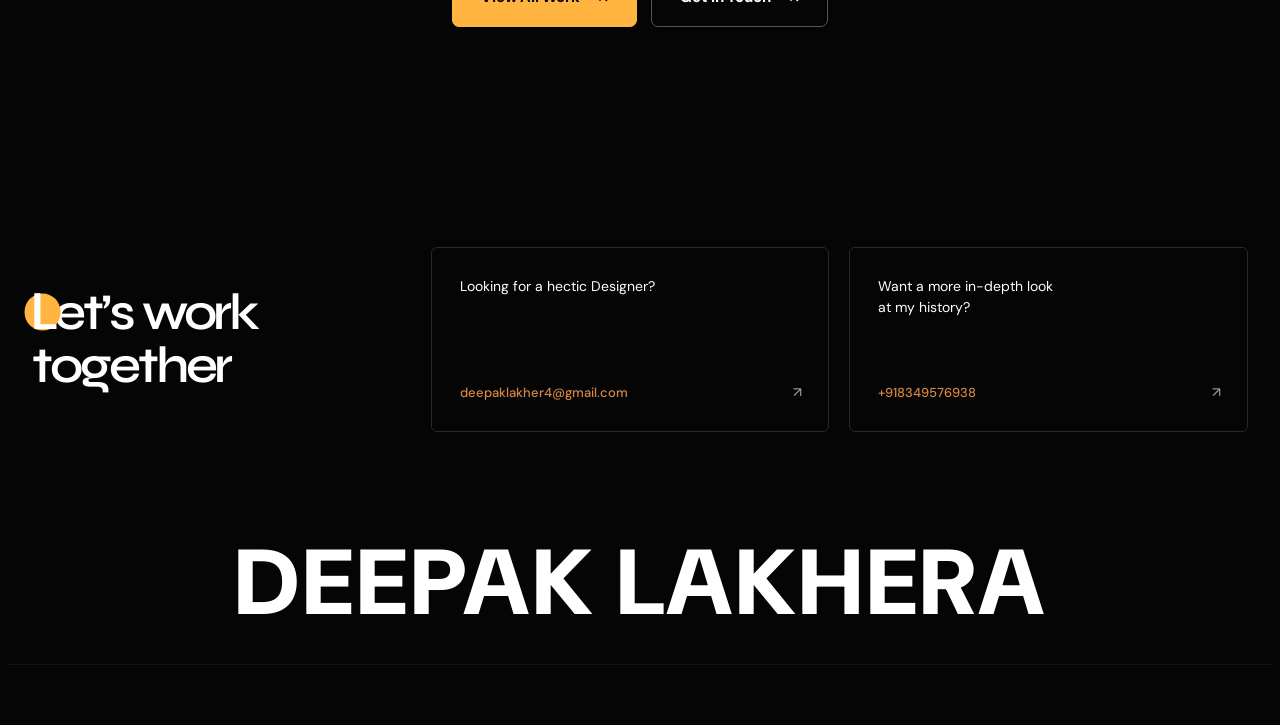
==== commit 4a24b649: "Update index.html added about" ====
--- a/index.html
+++ b/index.html
@@ -40,7 +40,7 @@
 
       <div class="drawer-links">
         <a href="#top">Home <span>↗</span></a>
-        <a href="#about">About <span>↗</span></a>
+        <a href="https://deepaklakher4.github.io/Portfolio/about">About <span>↗</span></a>
         <a href="#work">Project <span>↗</span></a>
       </div>
 
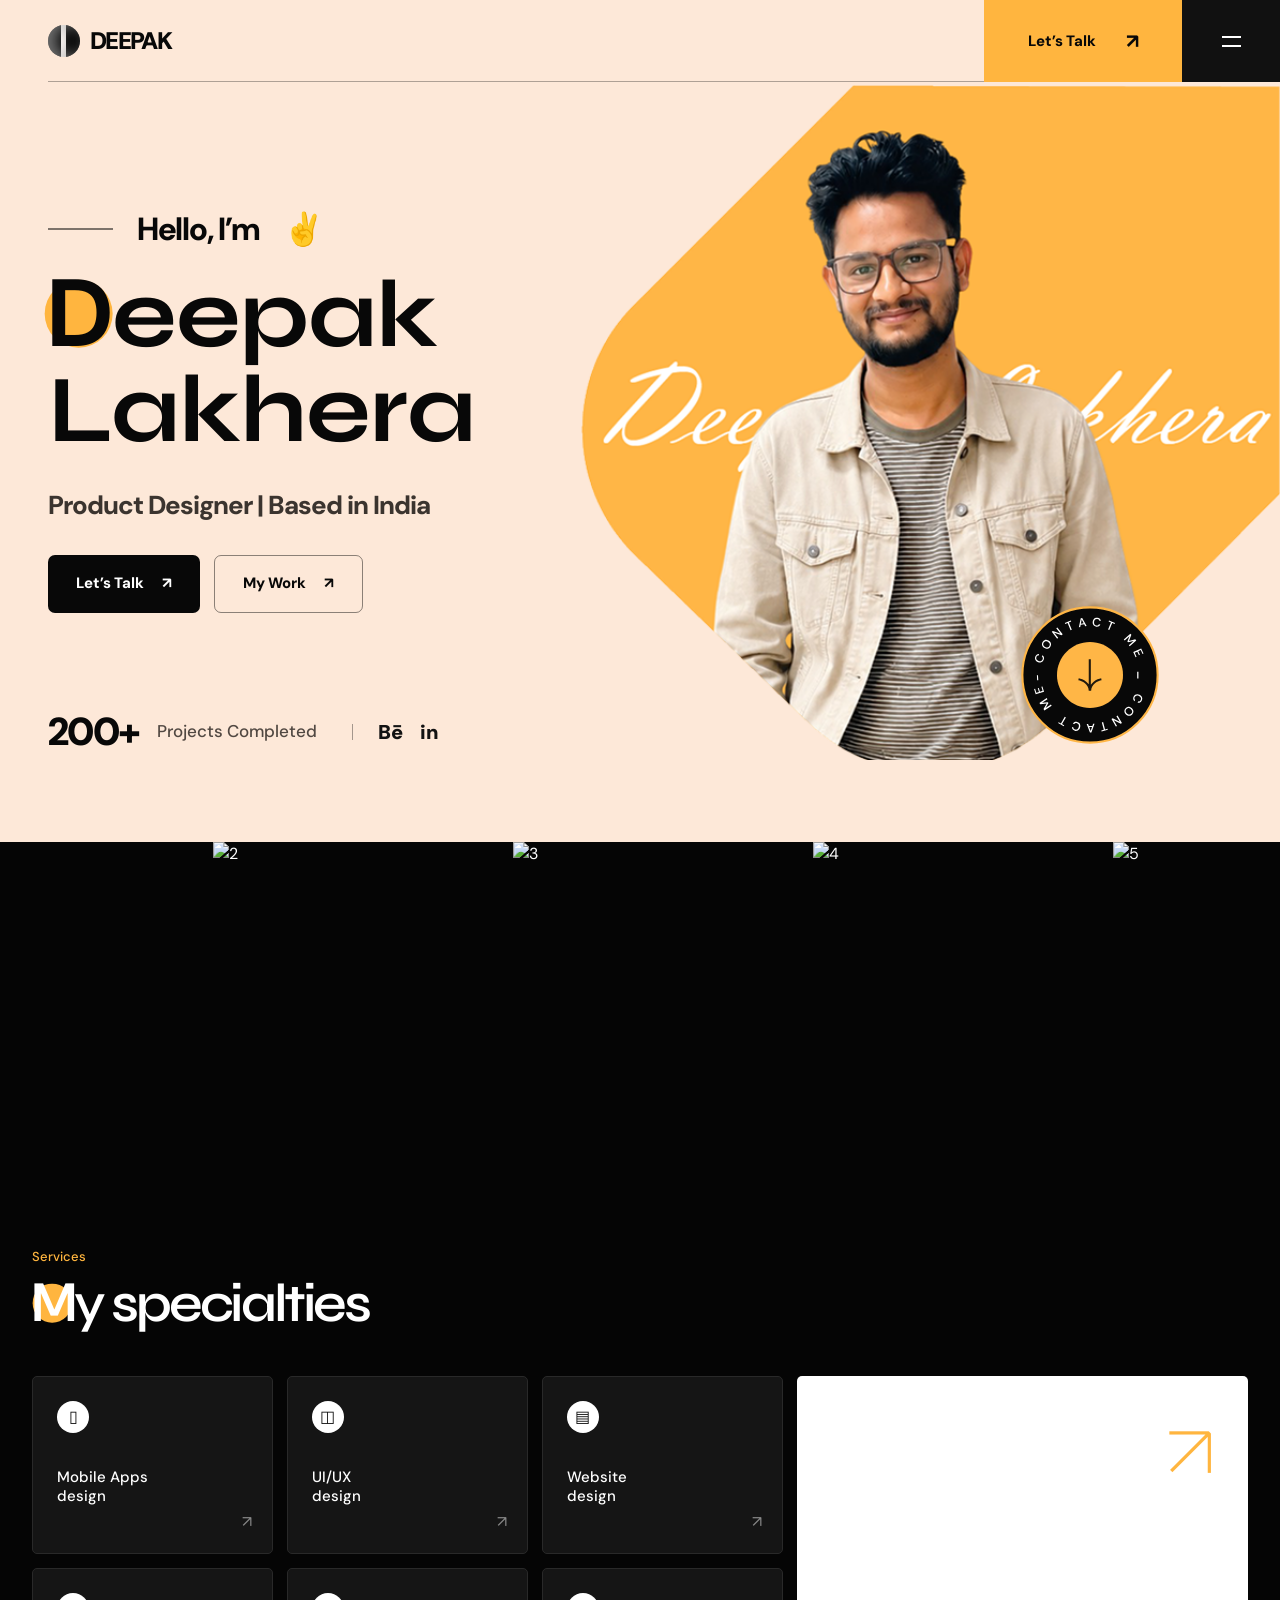
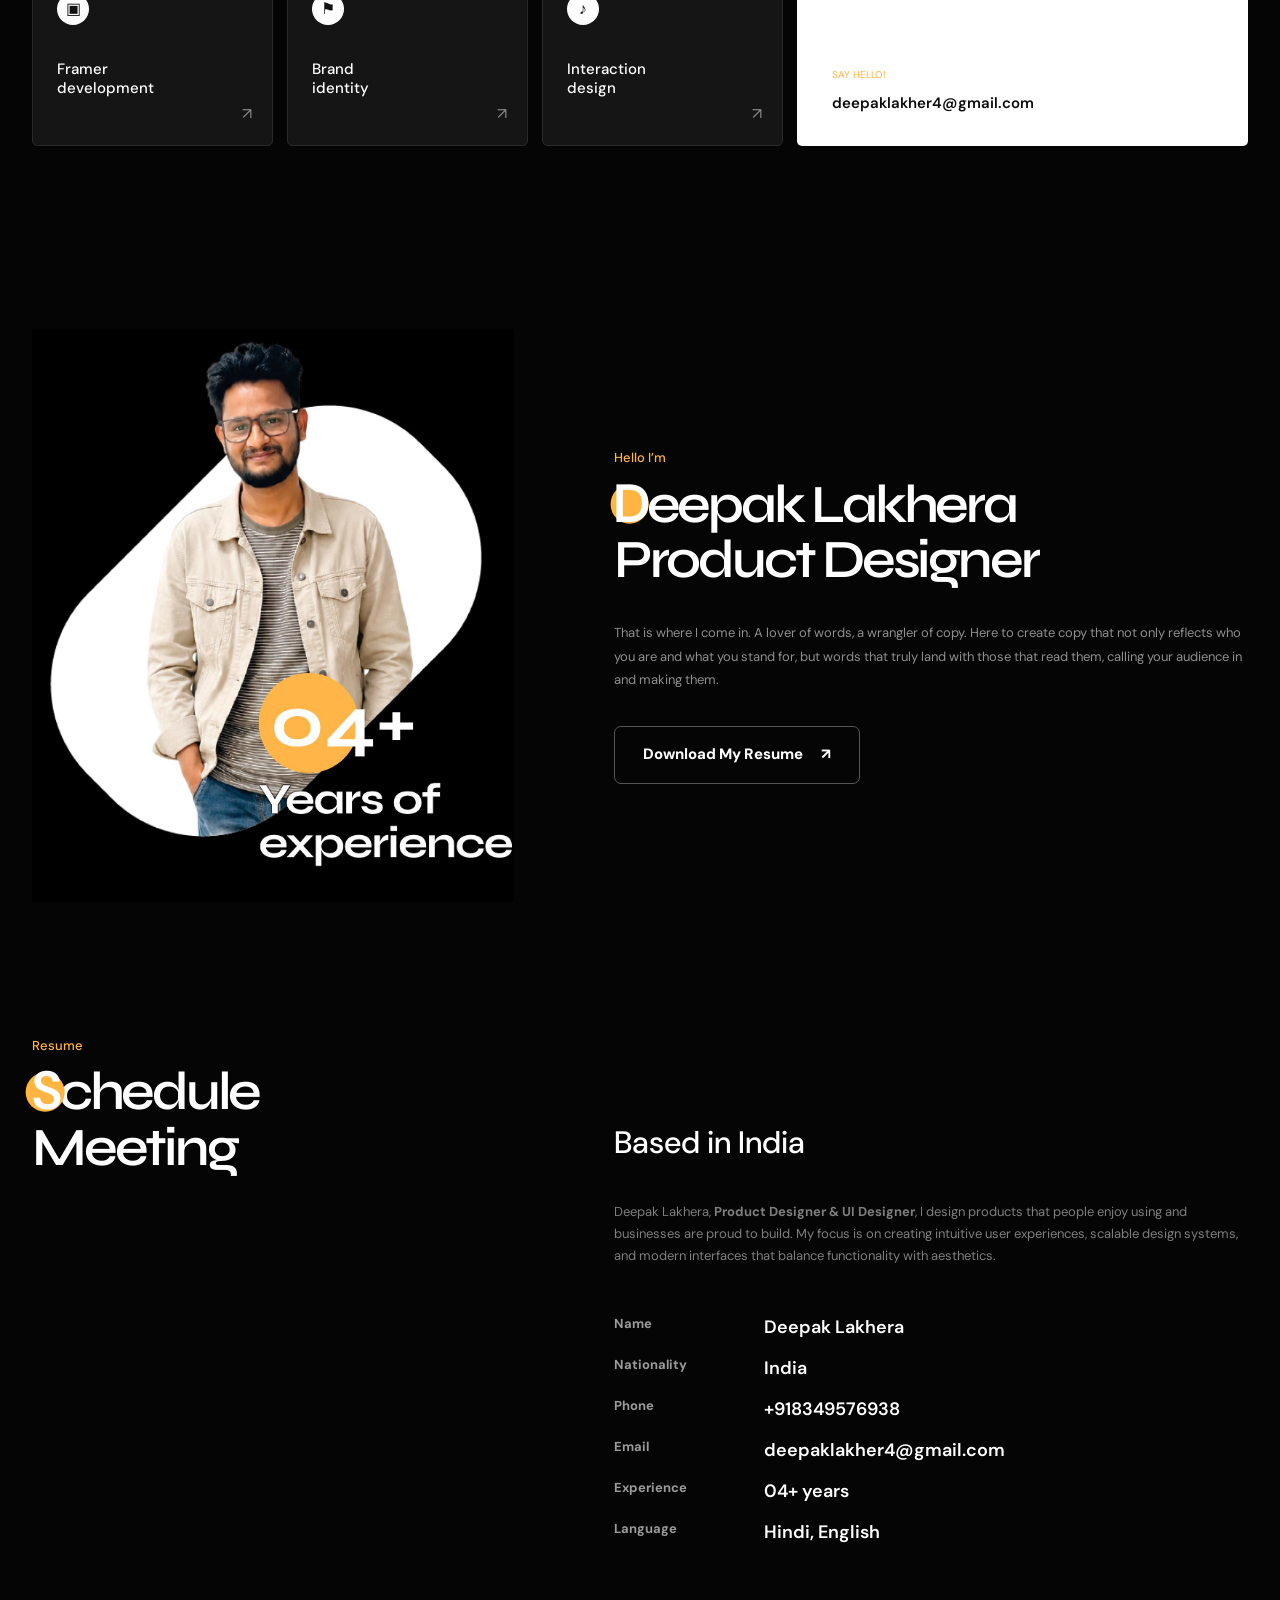
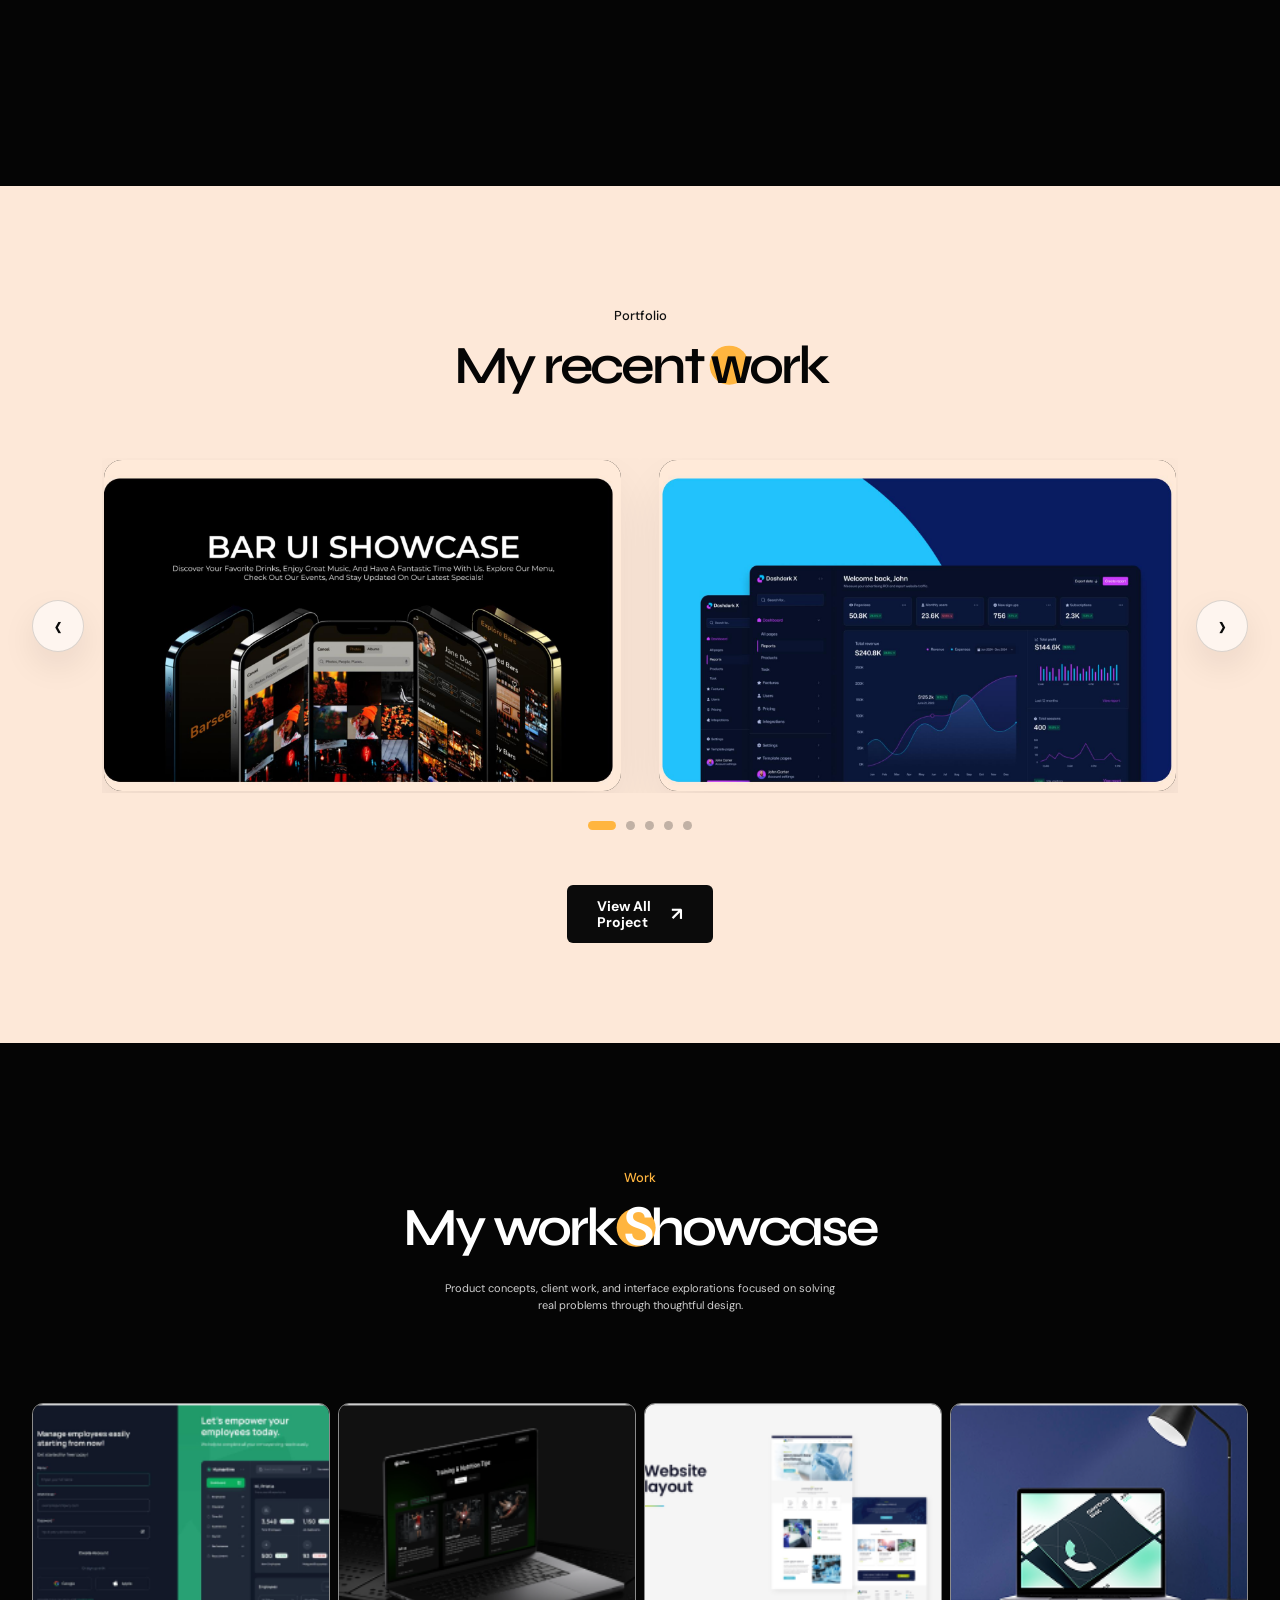
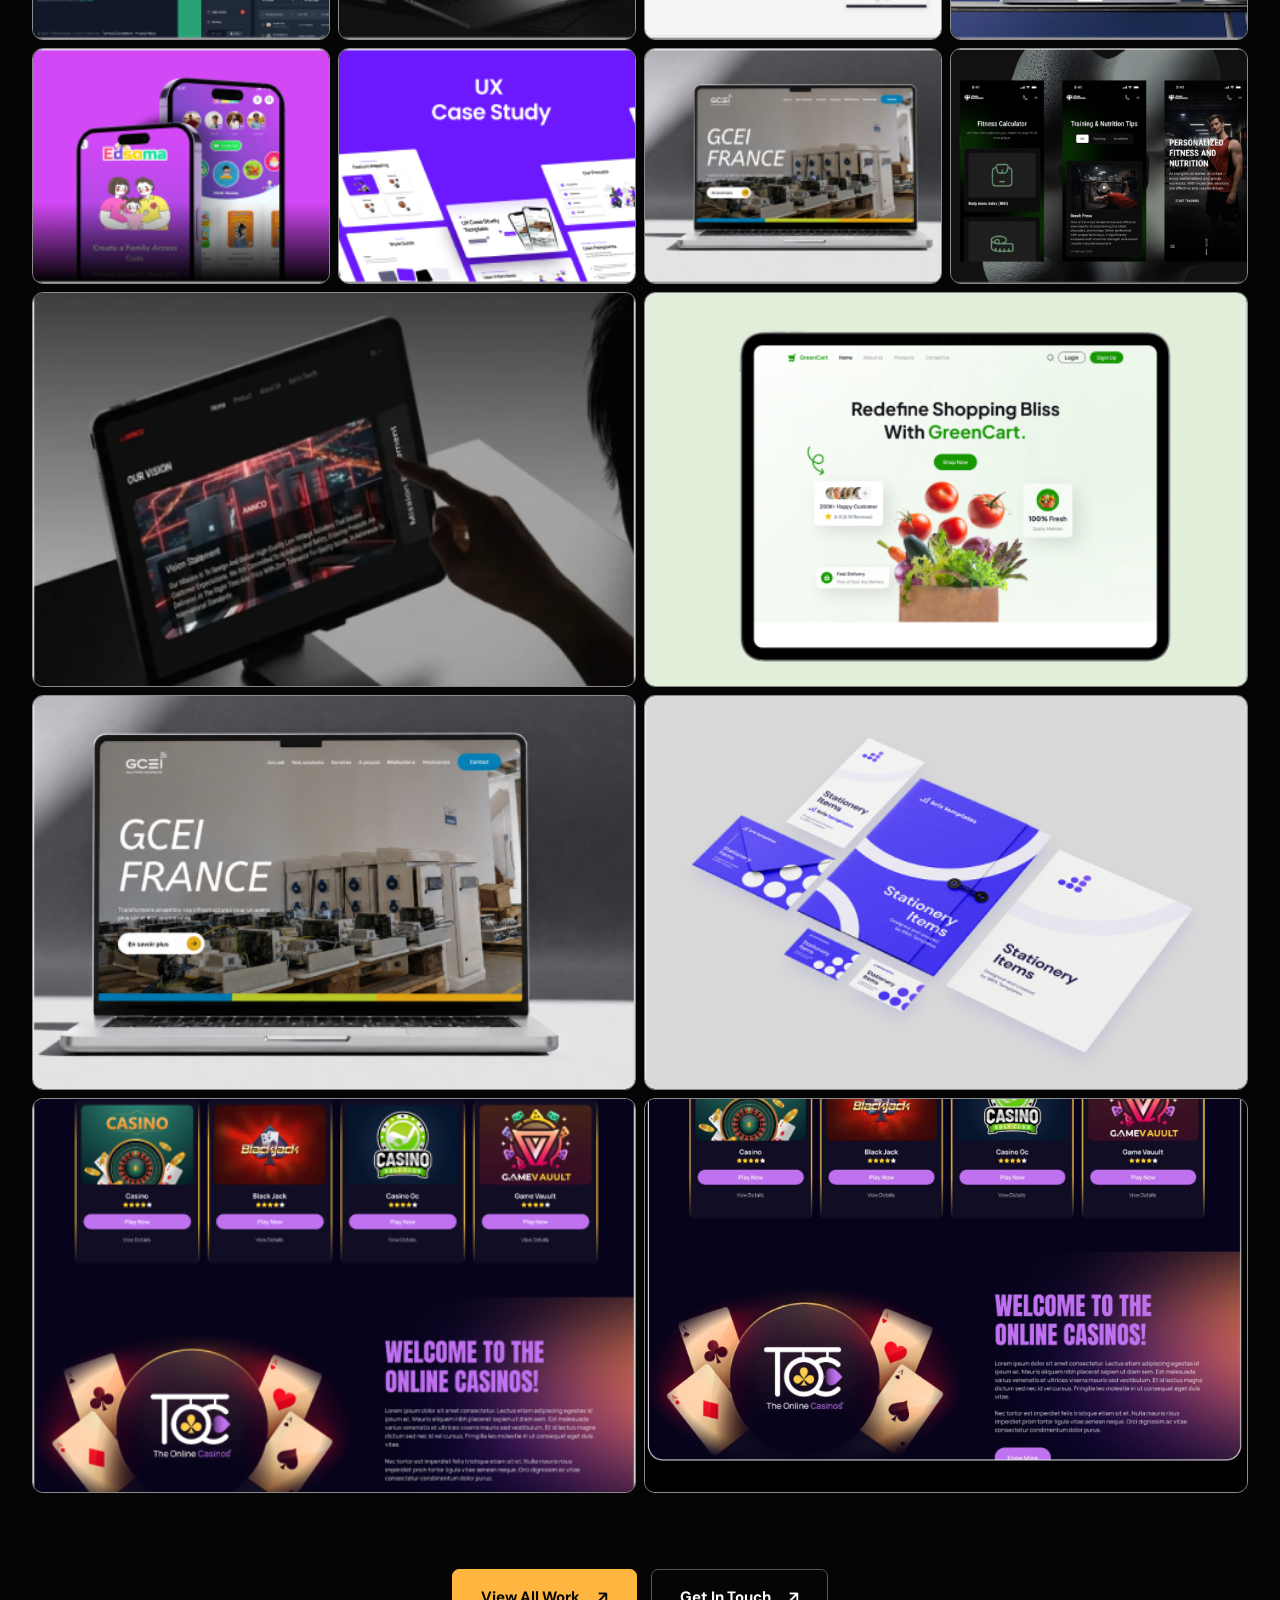
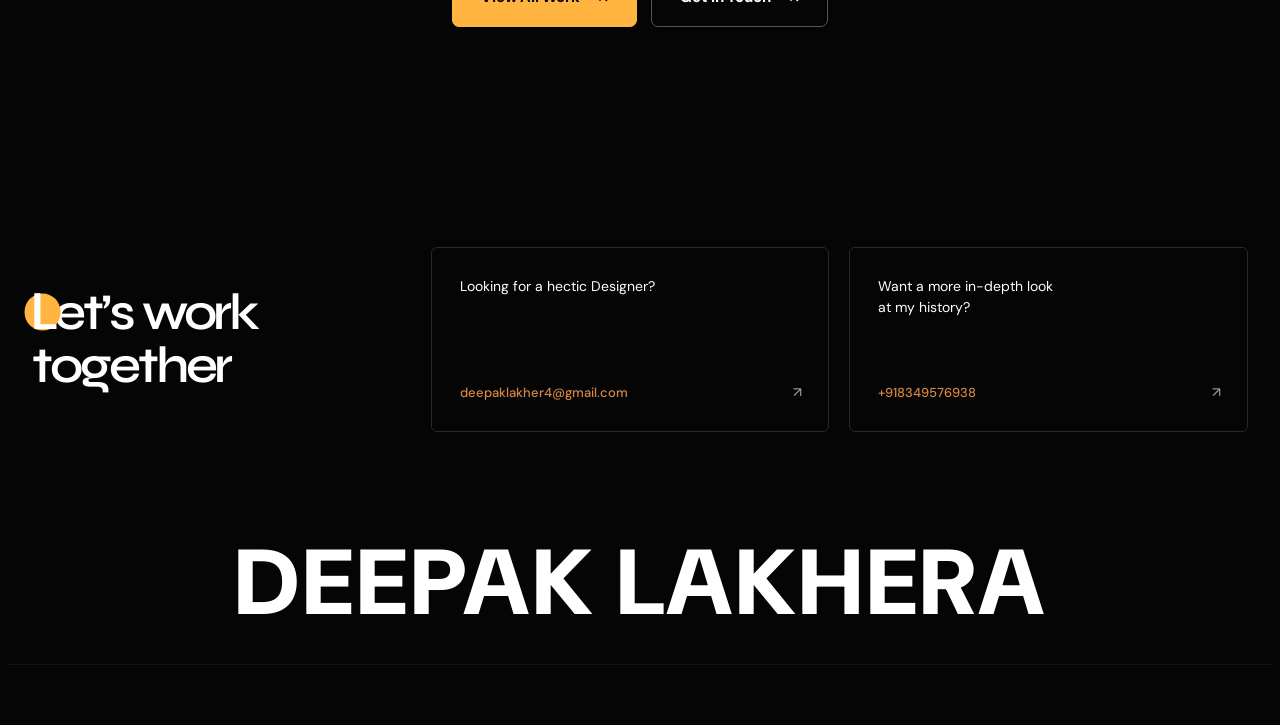
==== commit aa333d0c: "Update index.html" ====
--- a/index.html
+++ b/index.html
@@ -39,9 +39,9 @@
       </div>
 
       <div class="drawer-links">
-        <a href="#top">Home <span>↗</span></a>
-        <a href="https://deepaklakher4.github.io/Portfolio/about">About <span>↗</span></a>
-        <a href="#work">Project <span>↗</span></a>
+        <a href="https://deepaklakher4.github.io/Portfolio/">Home <span>↗</span></a>
+        <a href="https://deepaklakher4.github.io/Portfolio/about.html">About <span>↗</span></a>
+        <a href="https://deepaklakher4.github.io/Portfolio/project.html">Project <span>↗</span></a>
       </div>
 
       <div class="drawer-social">
@@ -304,7 +304,7 @@
         </div>
 
         <div class="slider-dots" aria-label="Project slider pagination" data-slider-dots></div>
-        <a class="wide-link" href="#work-grid"><span>View All<br>Project</span><span>↗</span></a>
+        <a class="wide-link" href="https://deepaklakher4.github.io/Portfolio/"><span>View All<br>Project</span><span>↗</span></a>
       </div>
     </section>
 
@@ -395,8 +395,8 @@
         </div>
 
         <div class="center-actions">
-          <a class="button button-accent" href="#">View All Work <span>↗</span></a>
-          <a class="button button-outline-light" href="#contact">Get In Touch <span>↗</span></a>
+          <a class="button button-accent" href="https://deepaklakher4.github.io/Portfolio/project.html">View All Work <span>↗</span></a>
+          <a class="button button-outline-light" href="tel:+918349576938">Get In Touch <span>↗</span></a>
         </div>
       </div>
     </section>
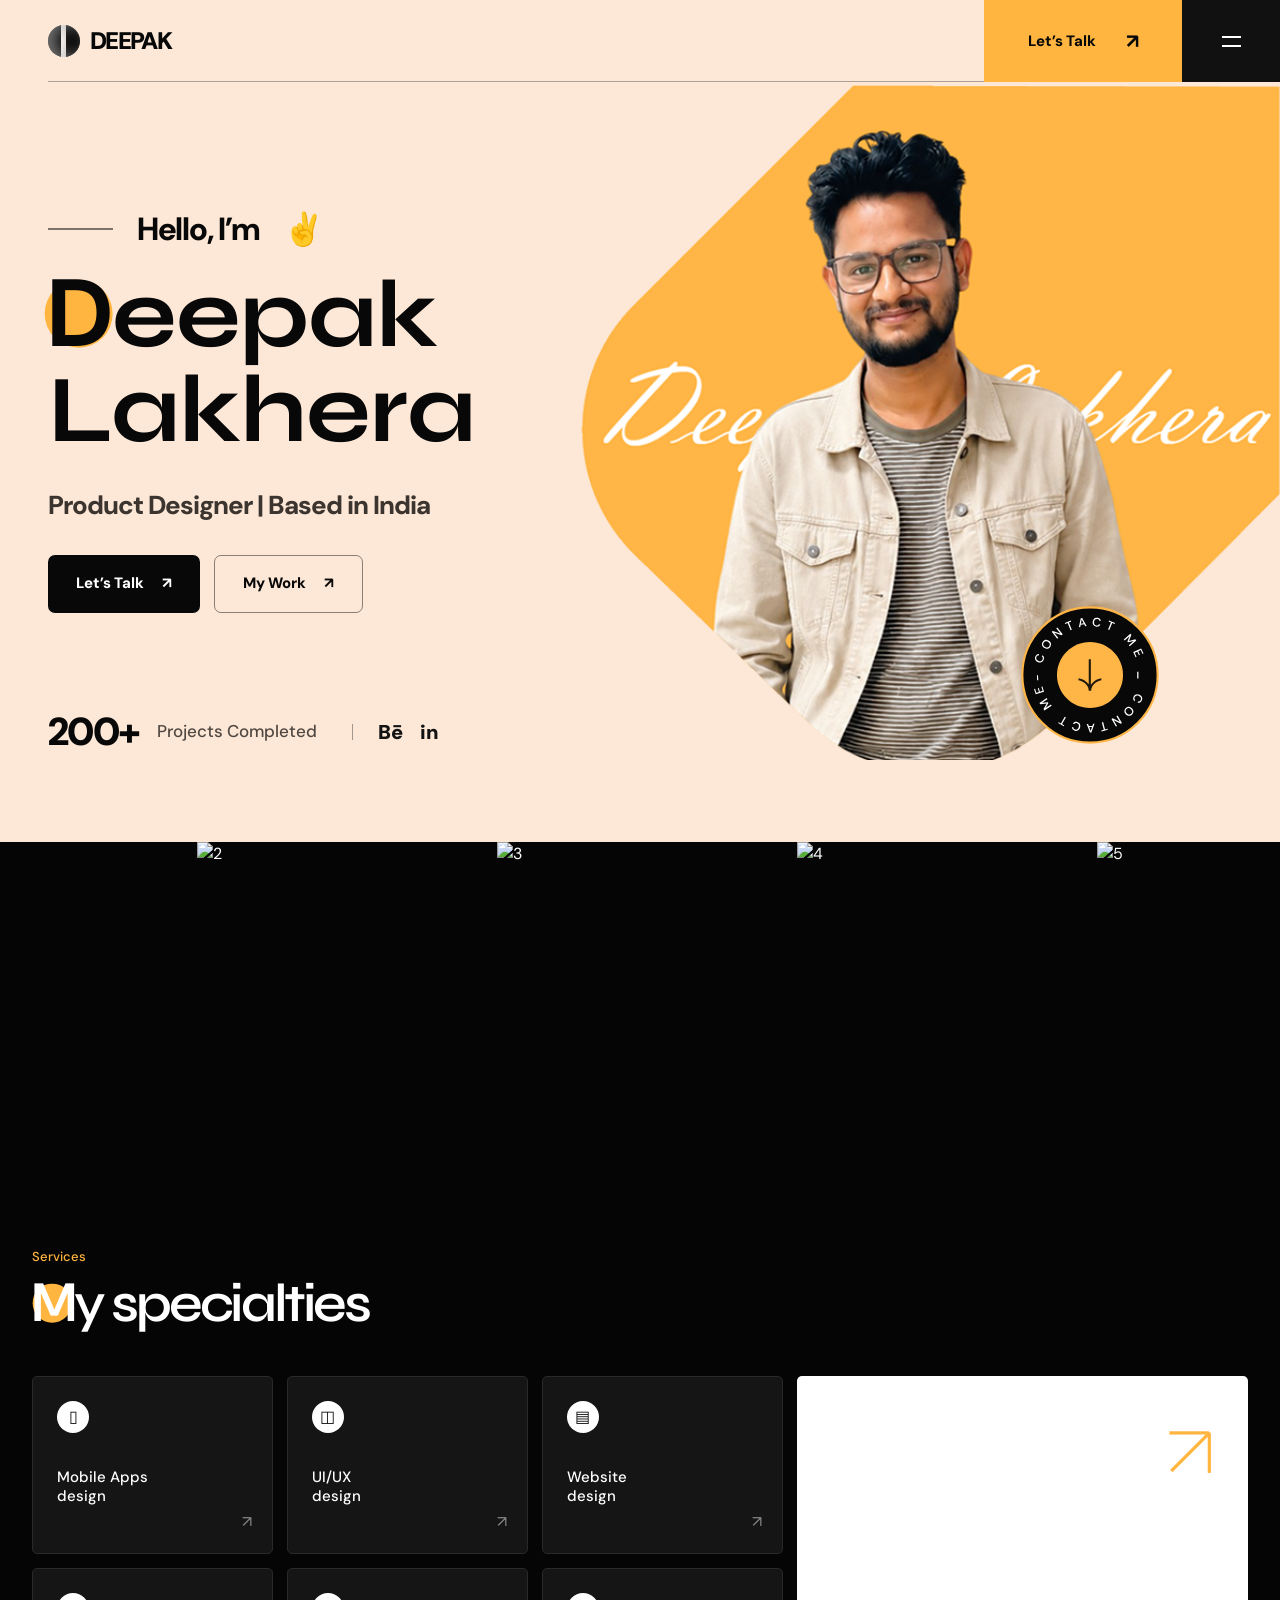
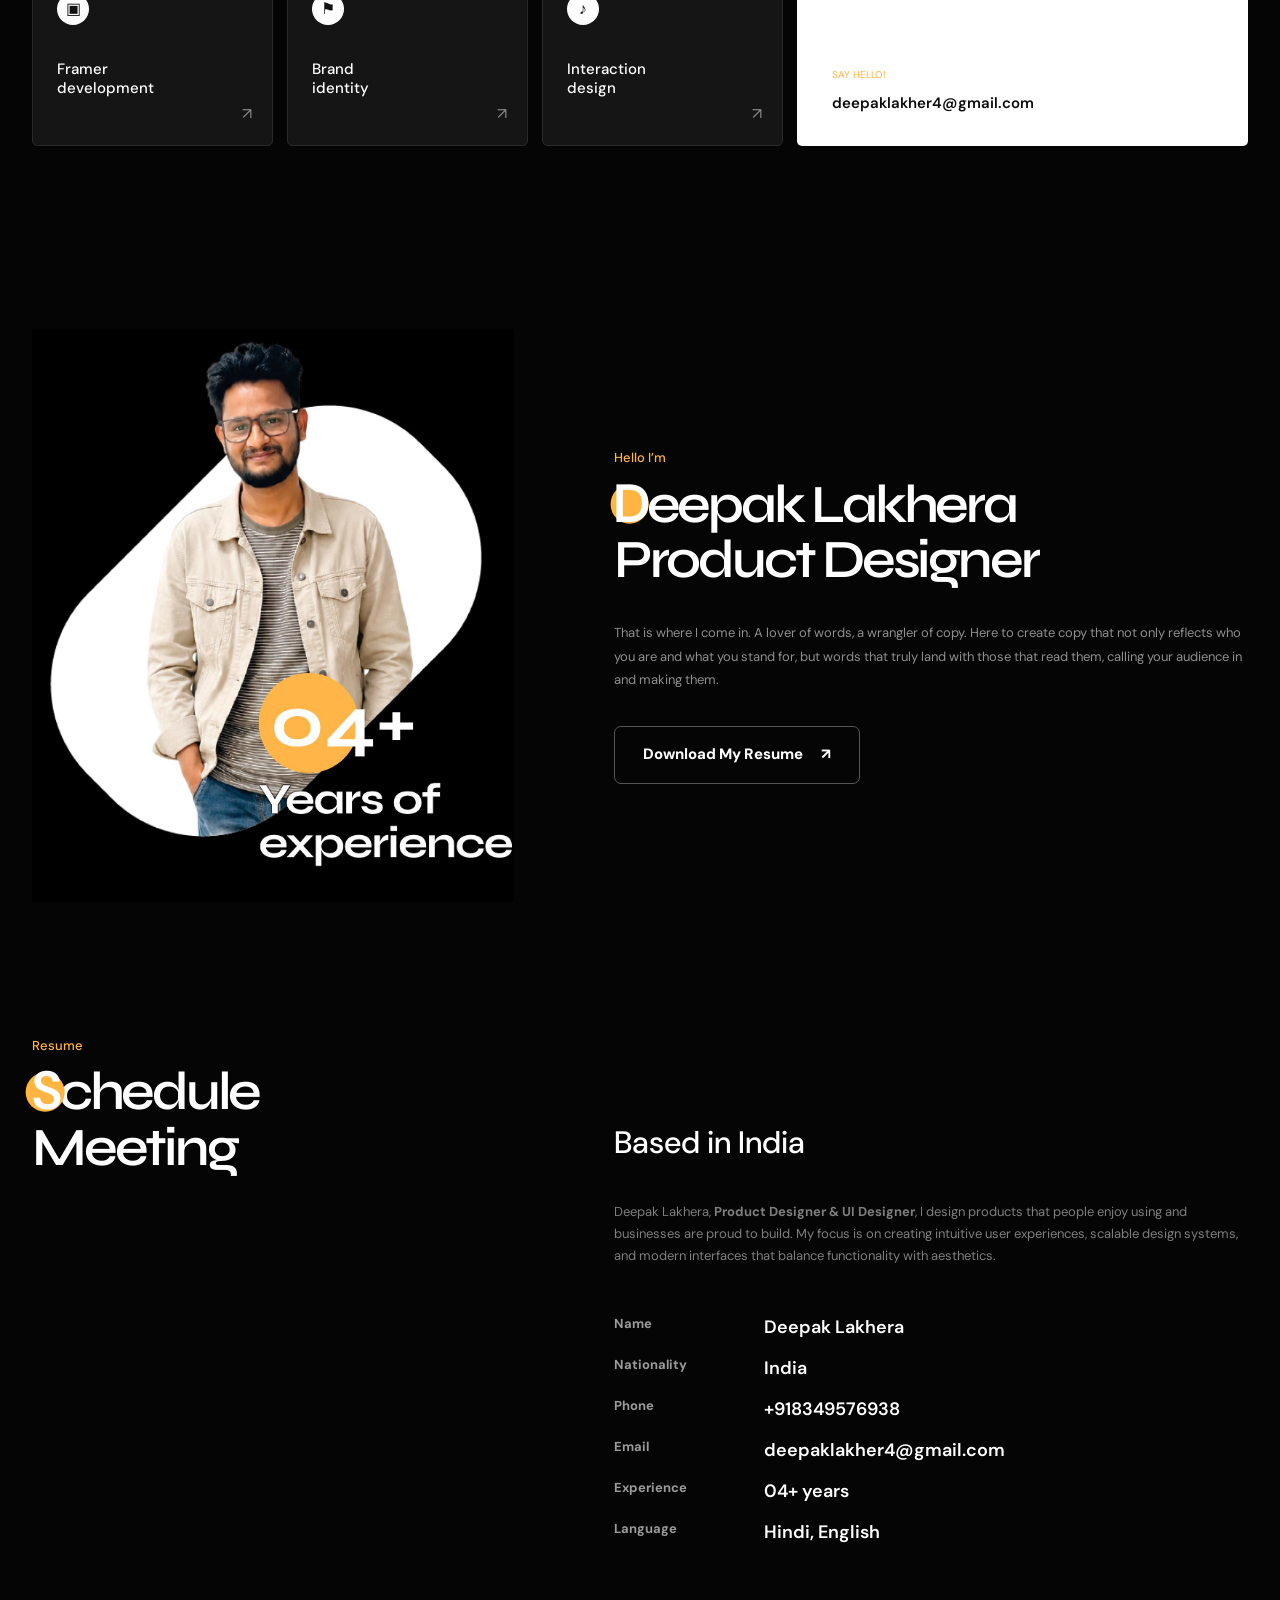
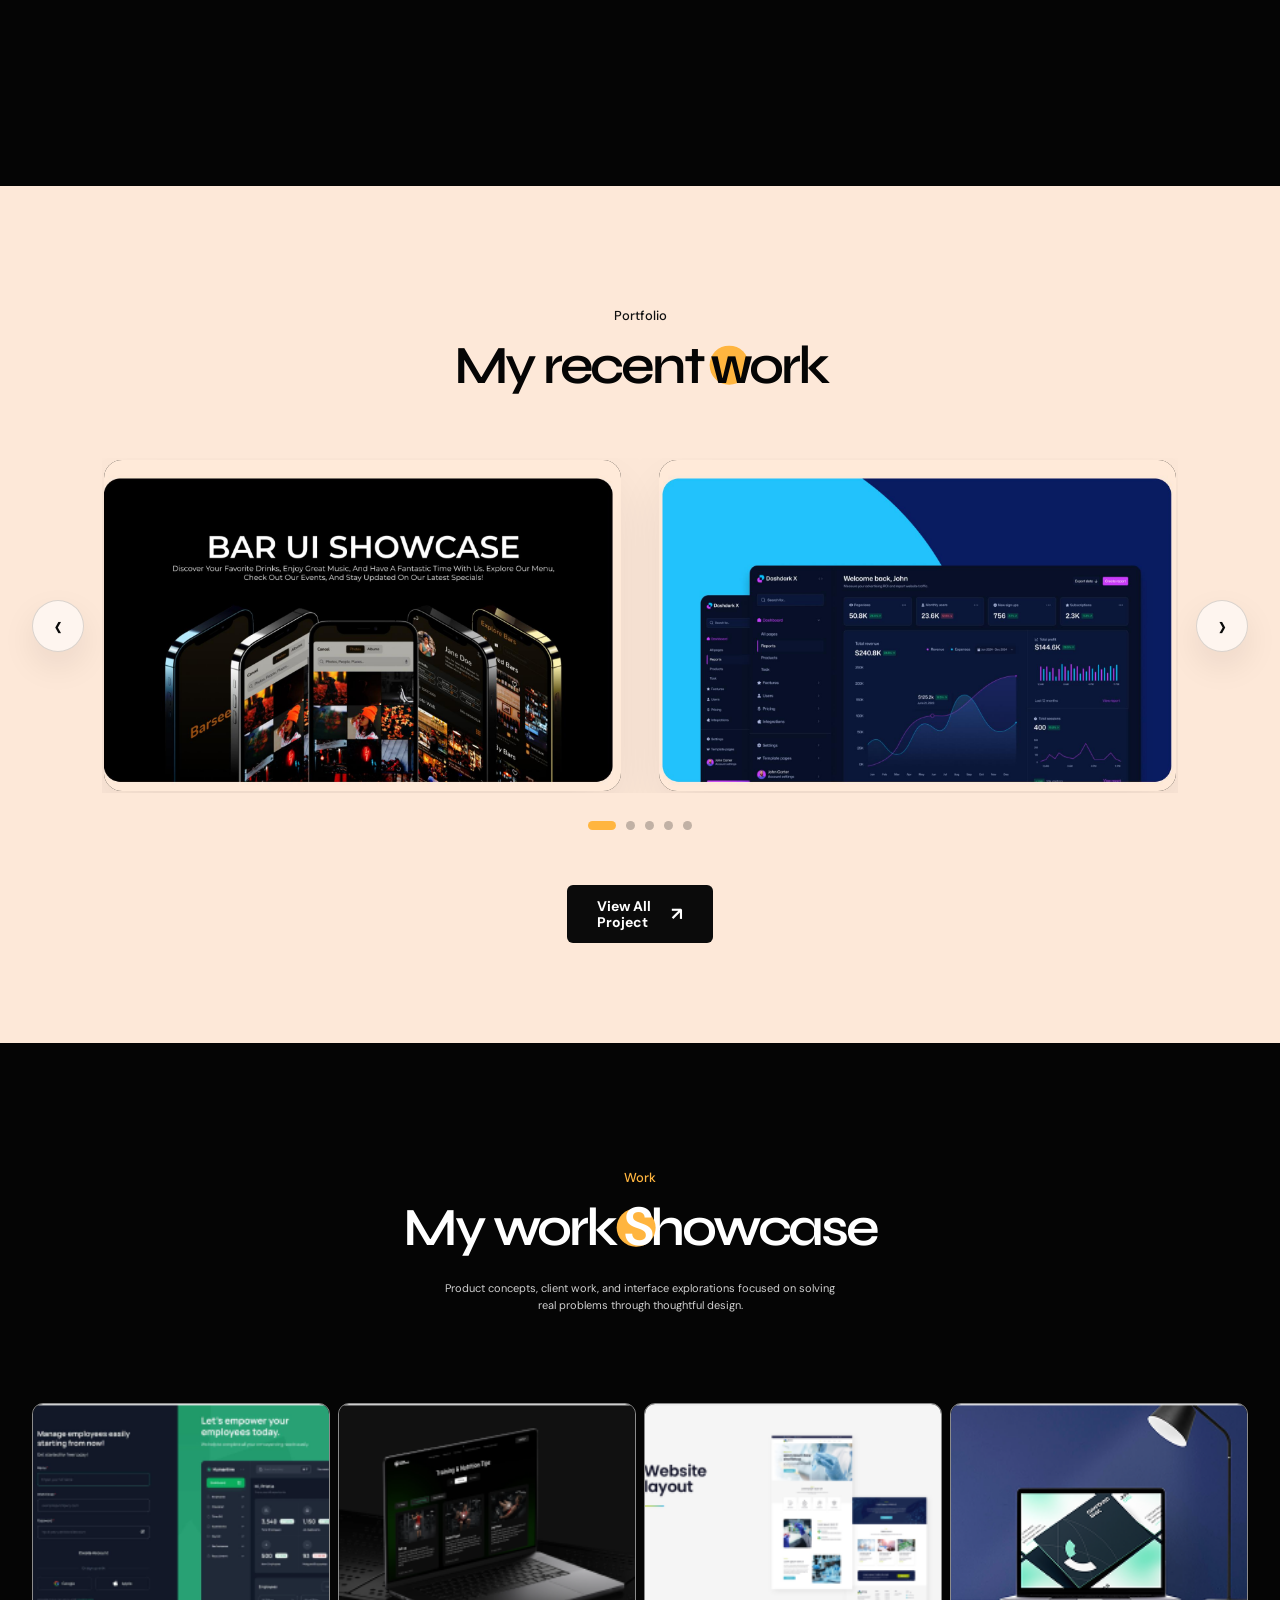
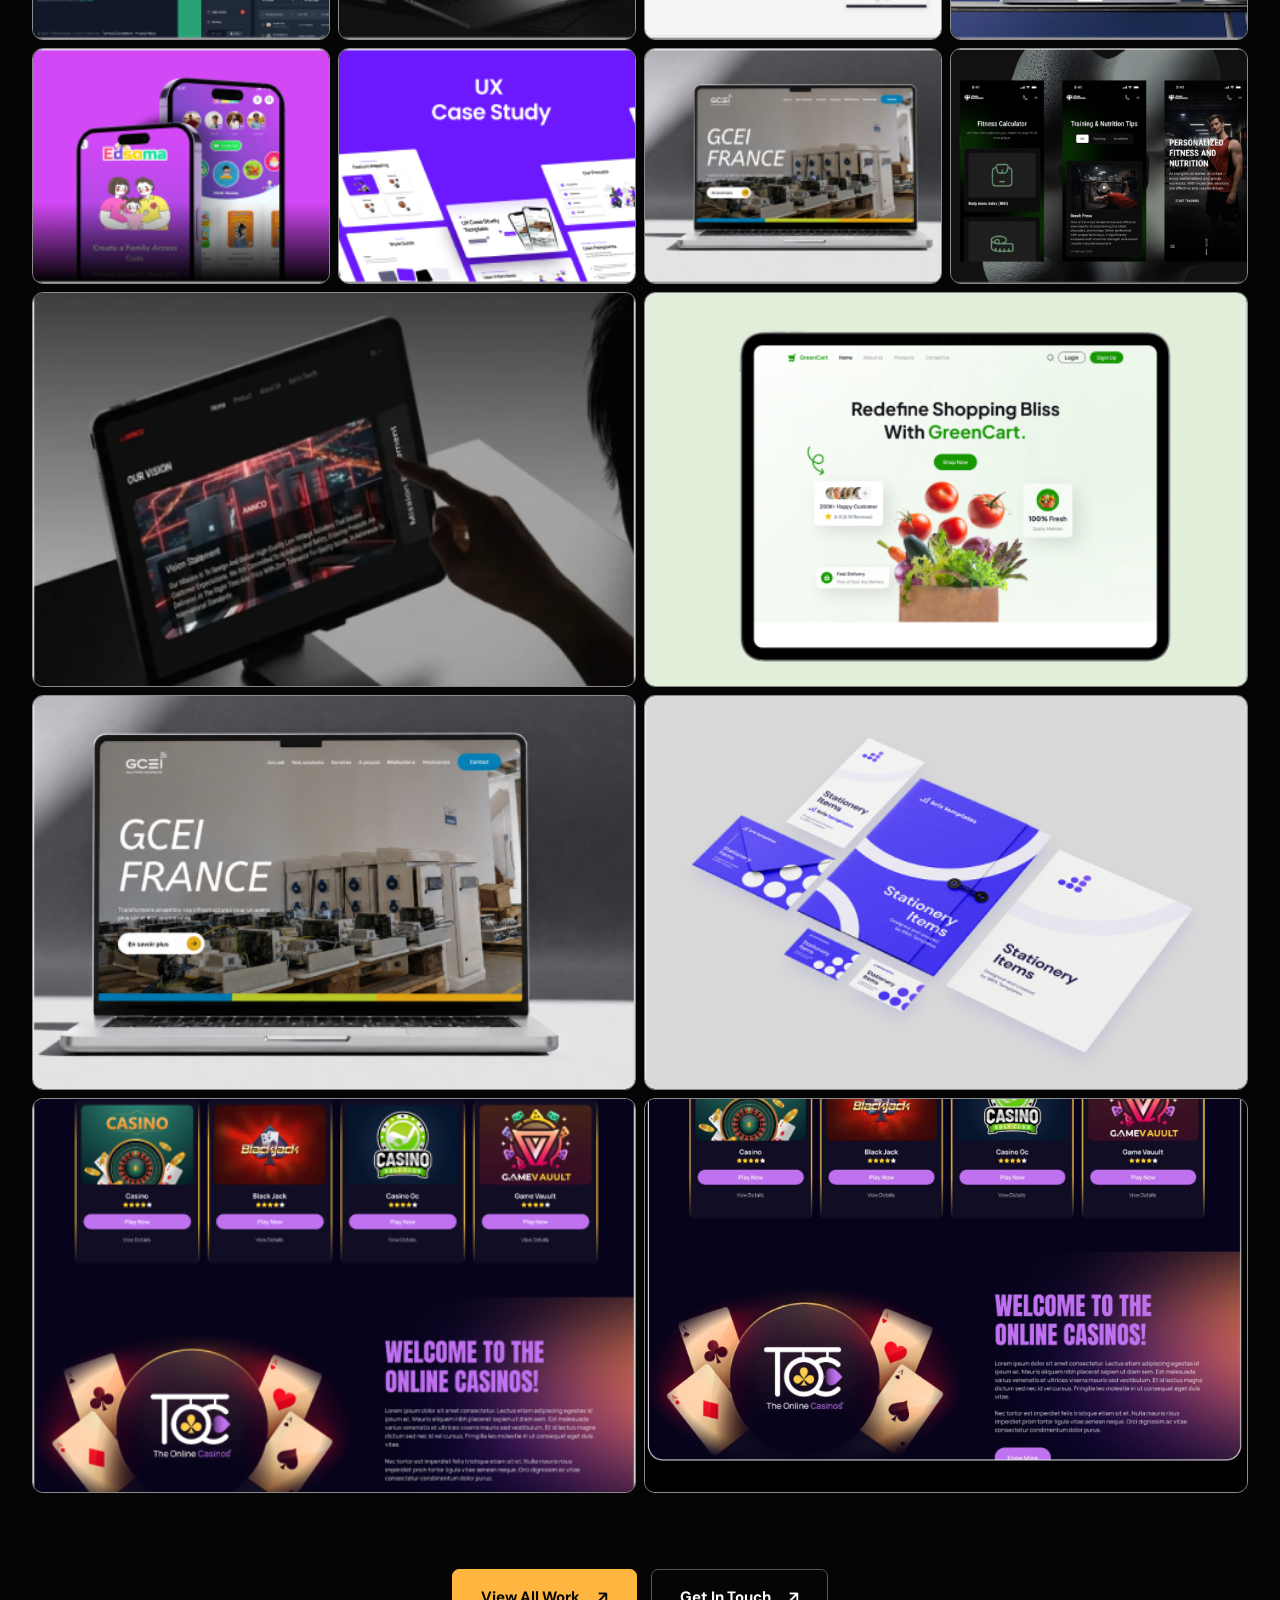
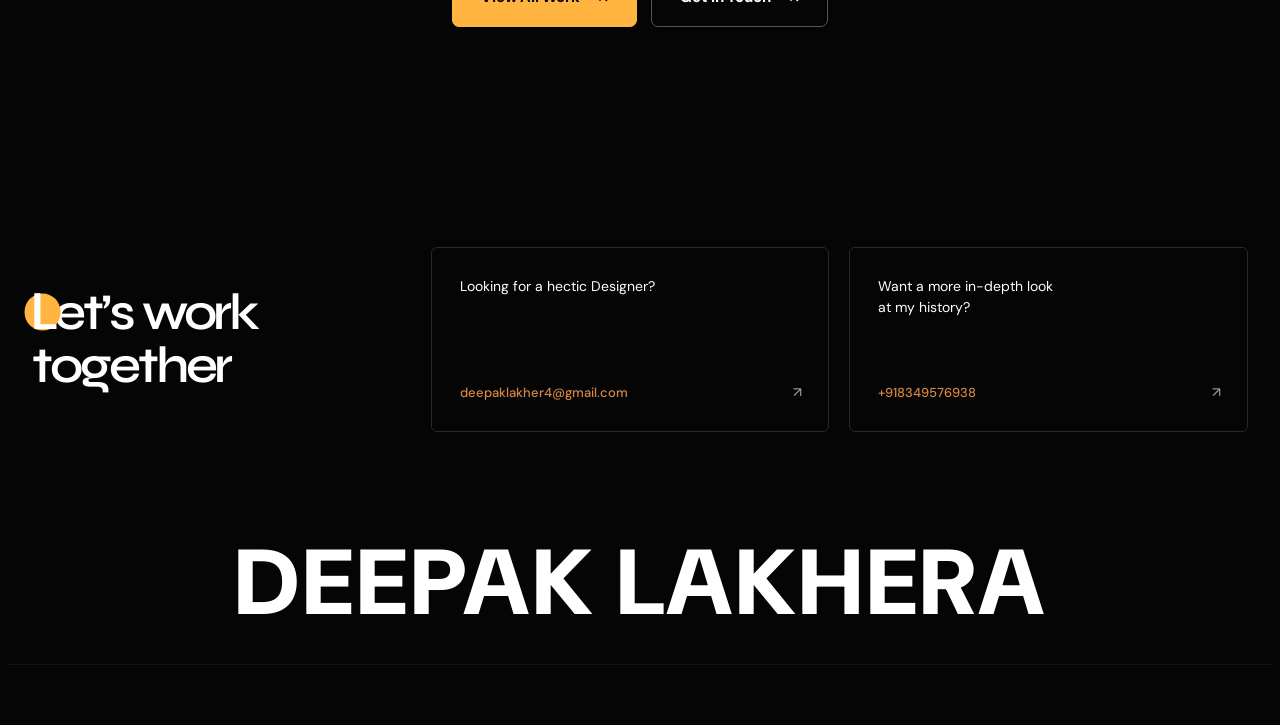
==== commit 05721efe: "Update index.html" ====
--- a/index.html
+++ b/index.html
@@ -196,7 +196,9 @@
             <p class="eyebrow">Hello I’m</p>
             <h2><span class="accent-dot">D</span>eepak Lakhera<br>Product Designer</h2>
             <p>That is where I come in. A lover of words, a wrangler of copy. Here to create copy that not only reflects who you are and what you stand for, but words that truly land with those that read them, calling your audience in and making them.</p>
-            <a class="button button-outline-light" href="#contact">Download My Resume <span>↗</span></a>
+            <a class="button button-outline-light" href="assets/Deepaklakhera.pdf" download>
+    Download My Resume <span>↗</span>
+</a>
           </div>
         </div>
 
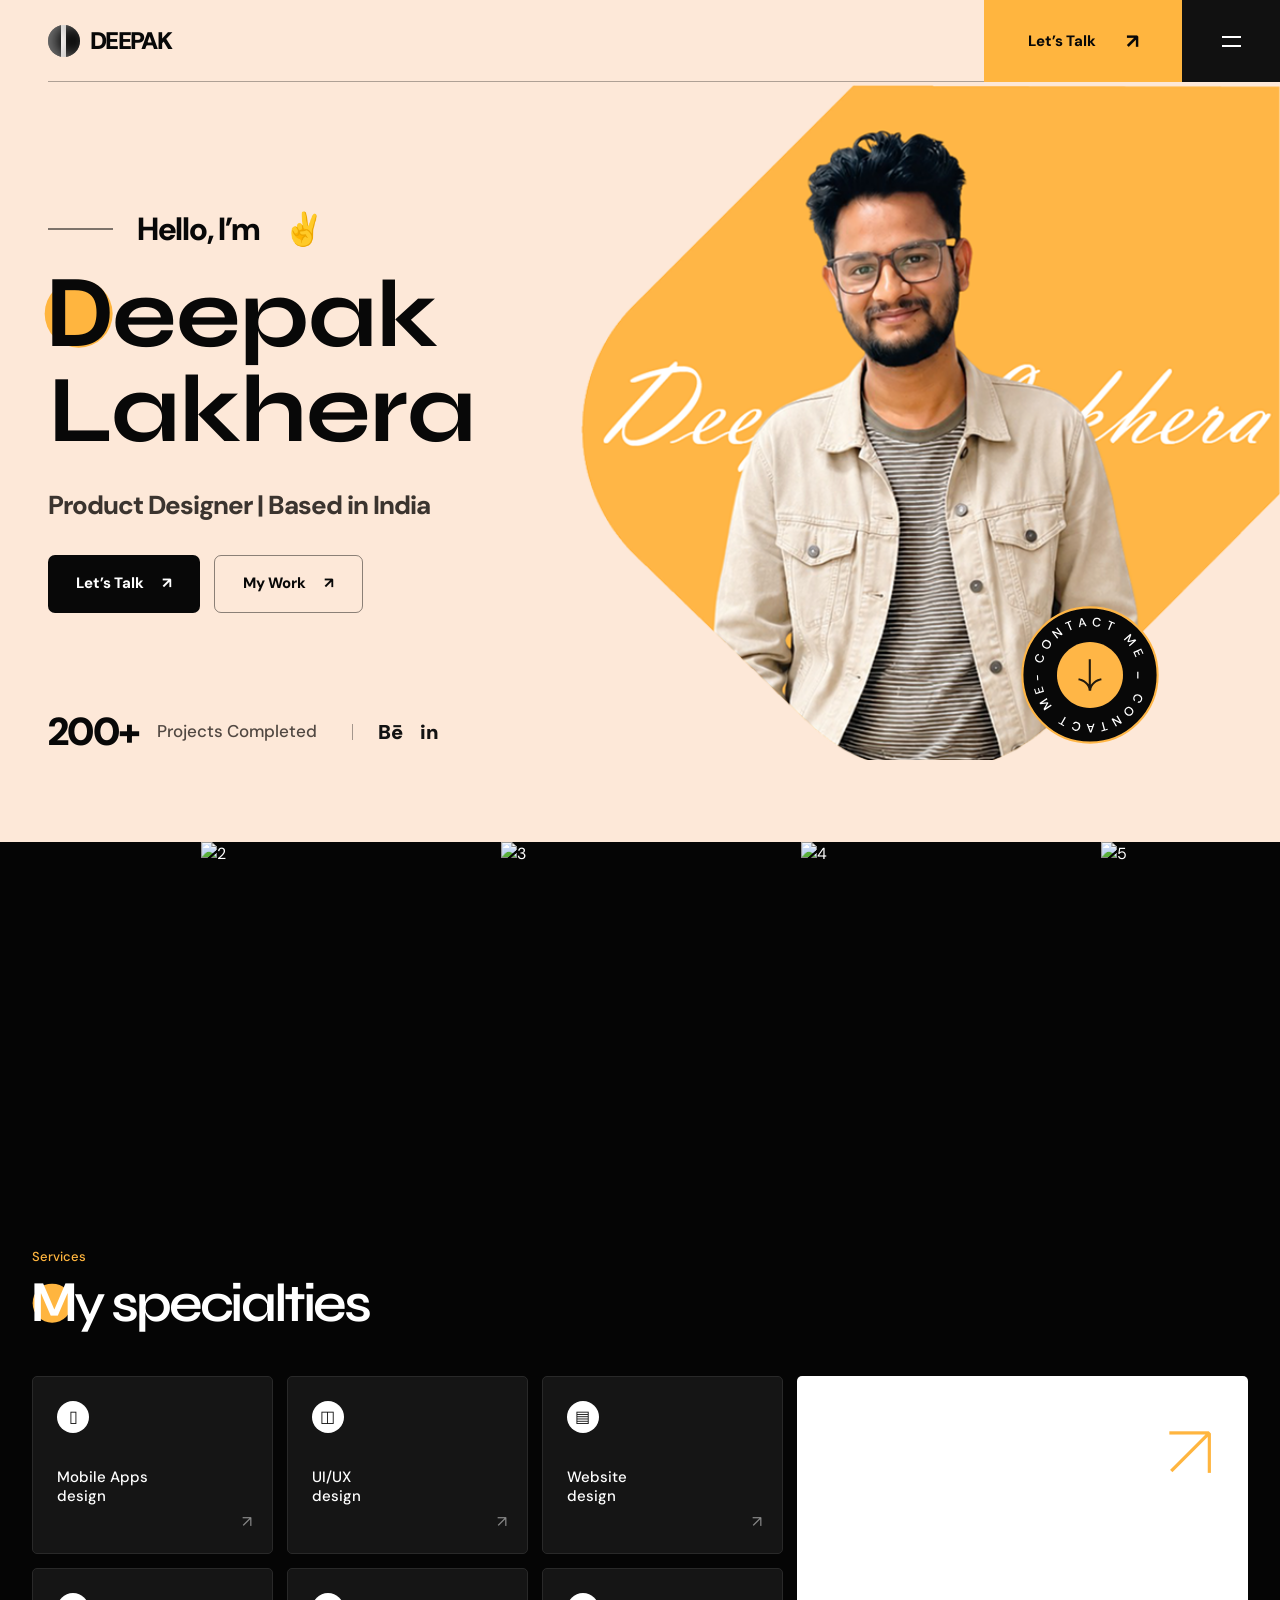
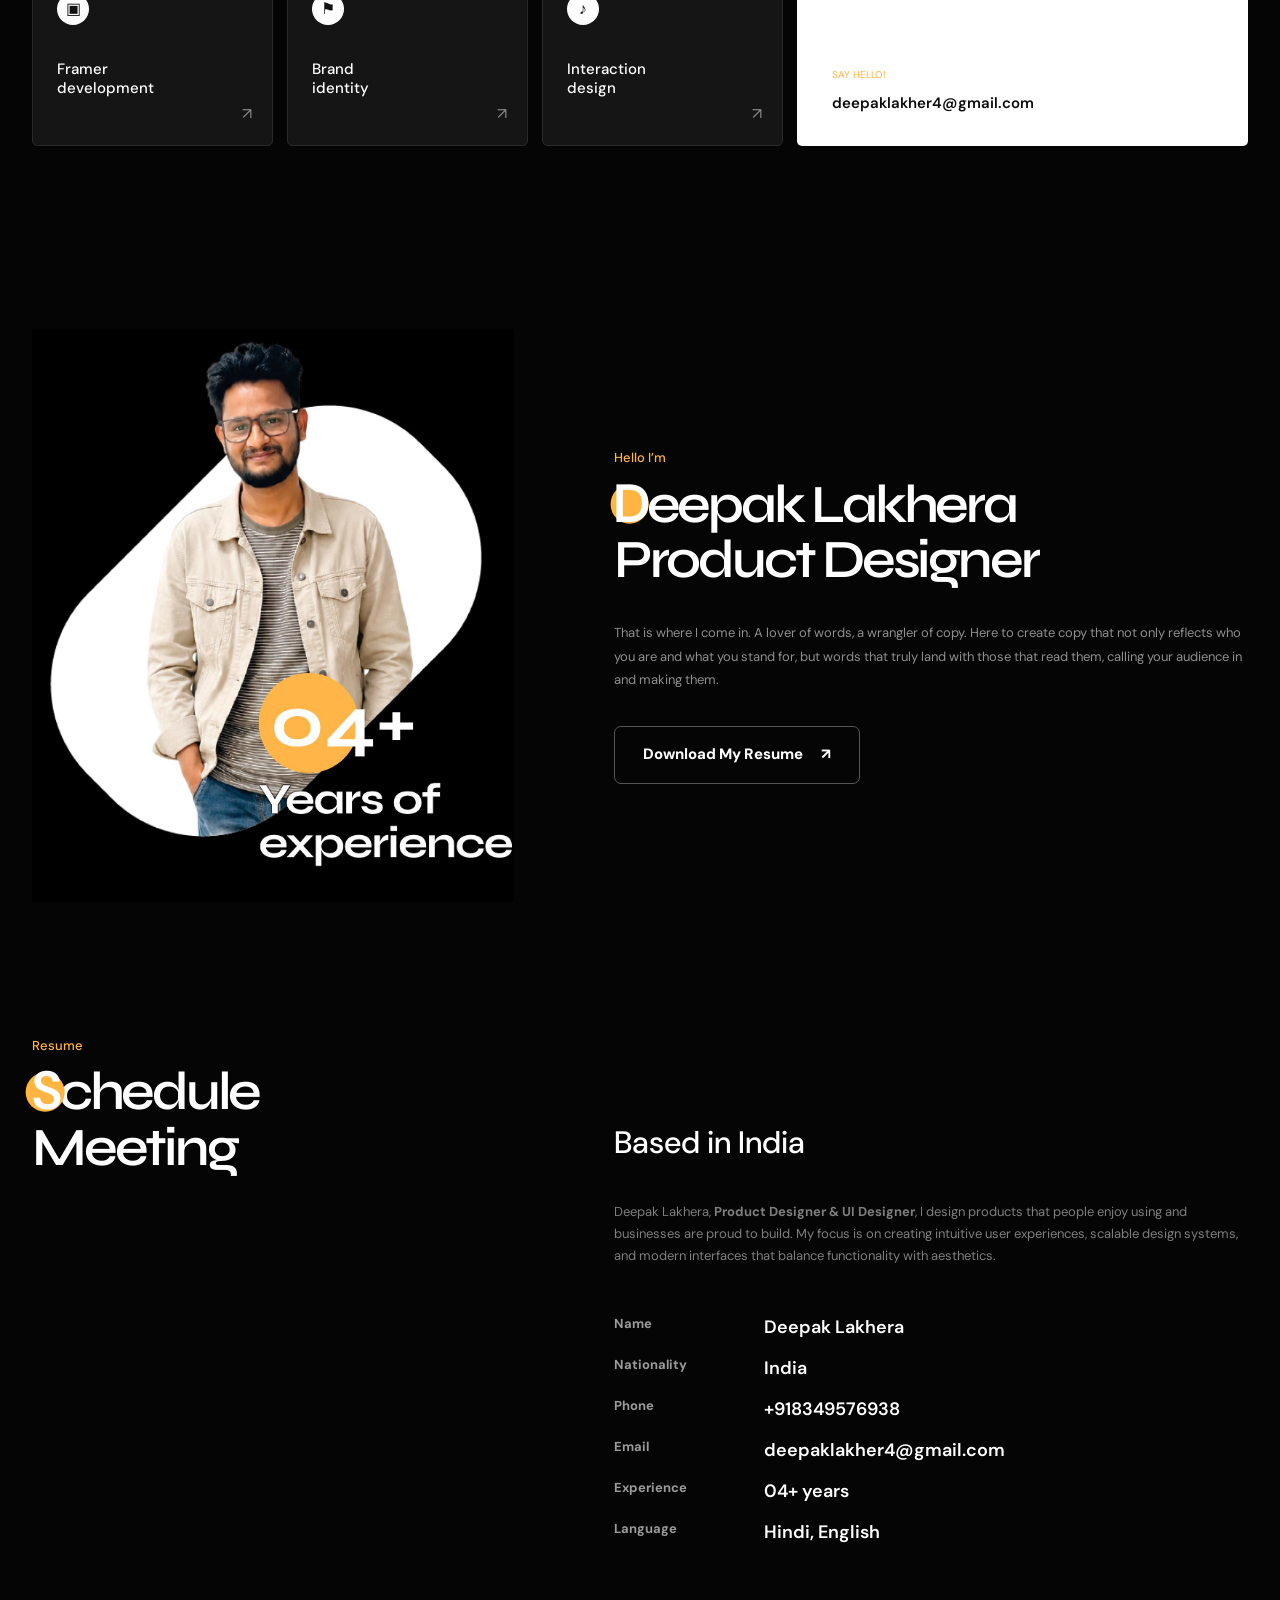
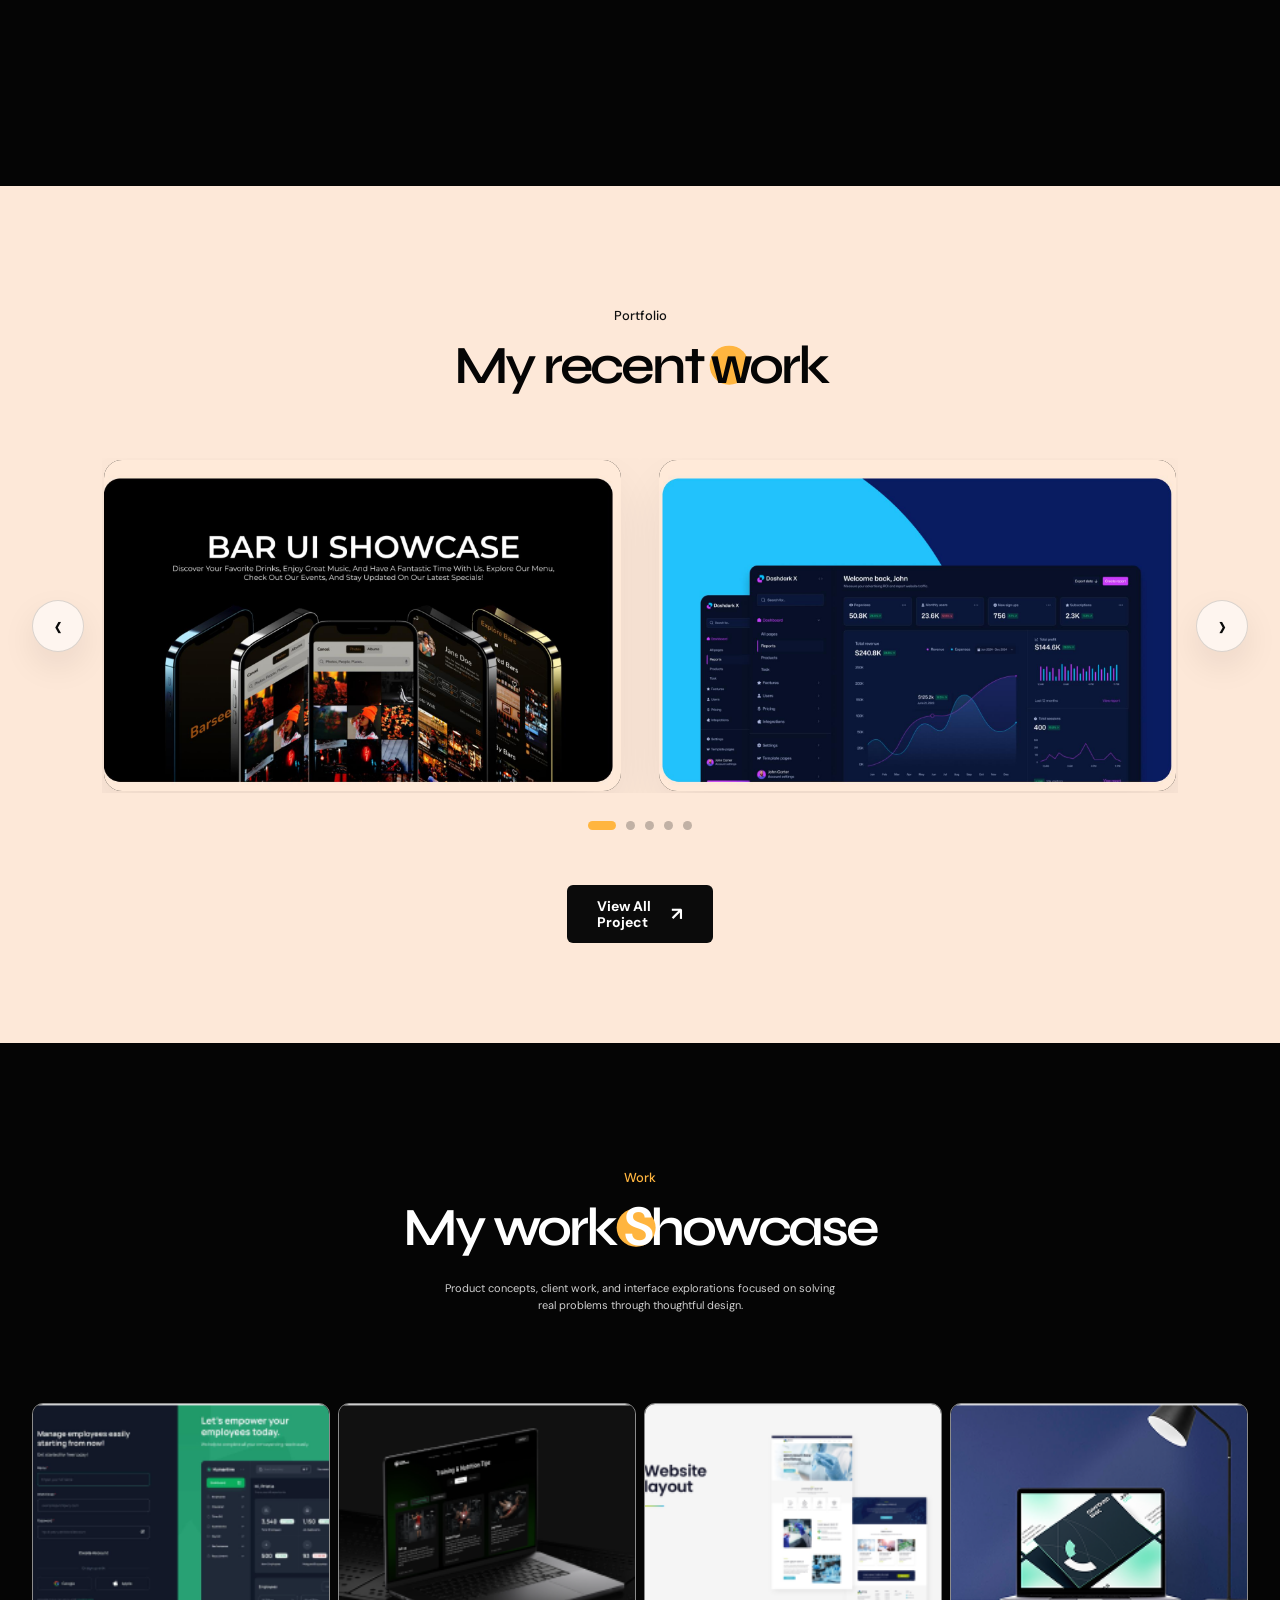
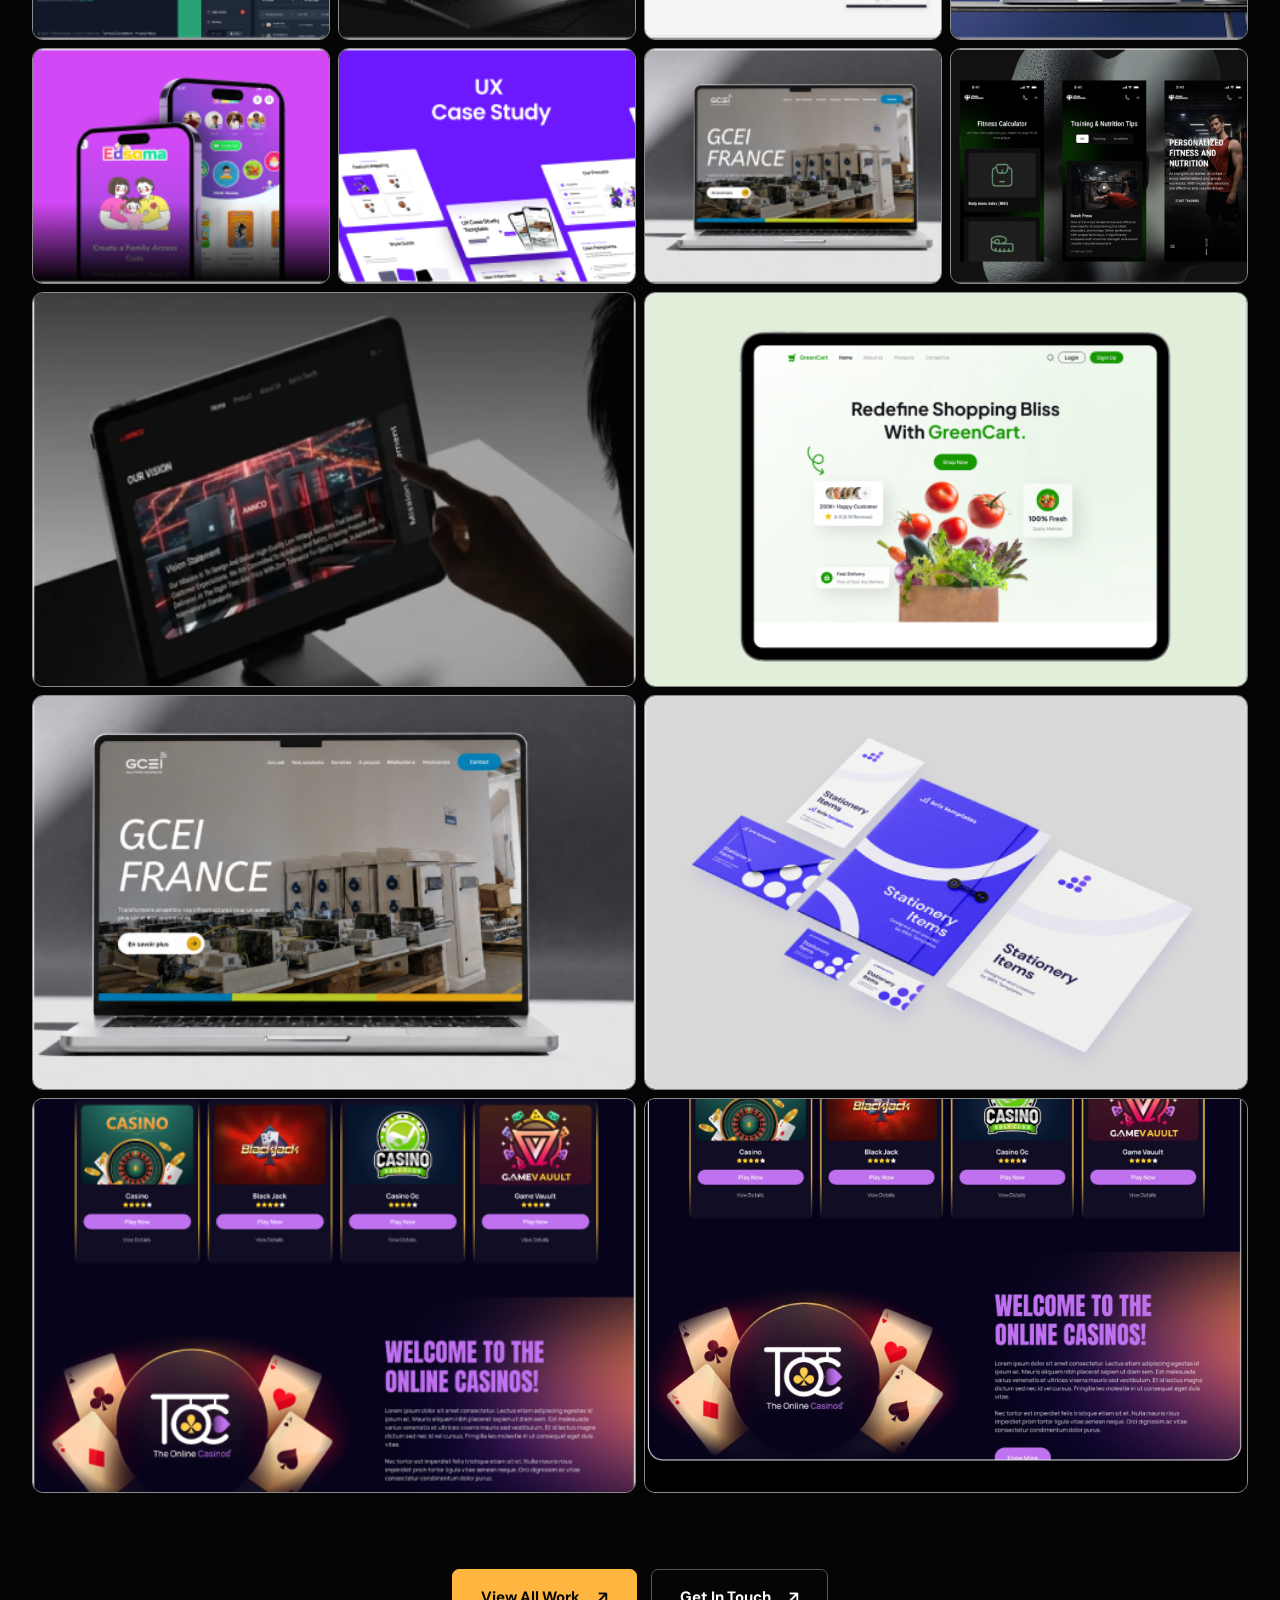
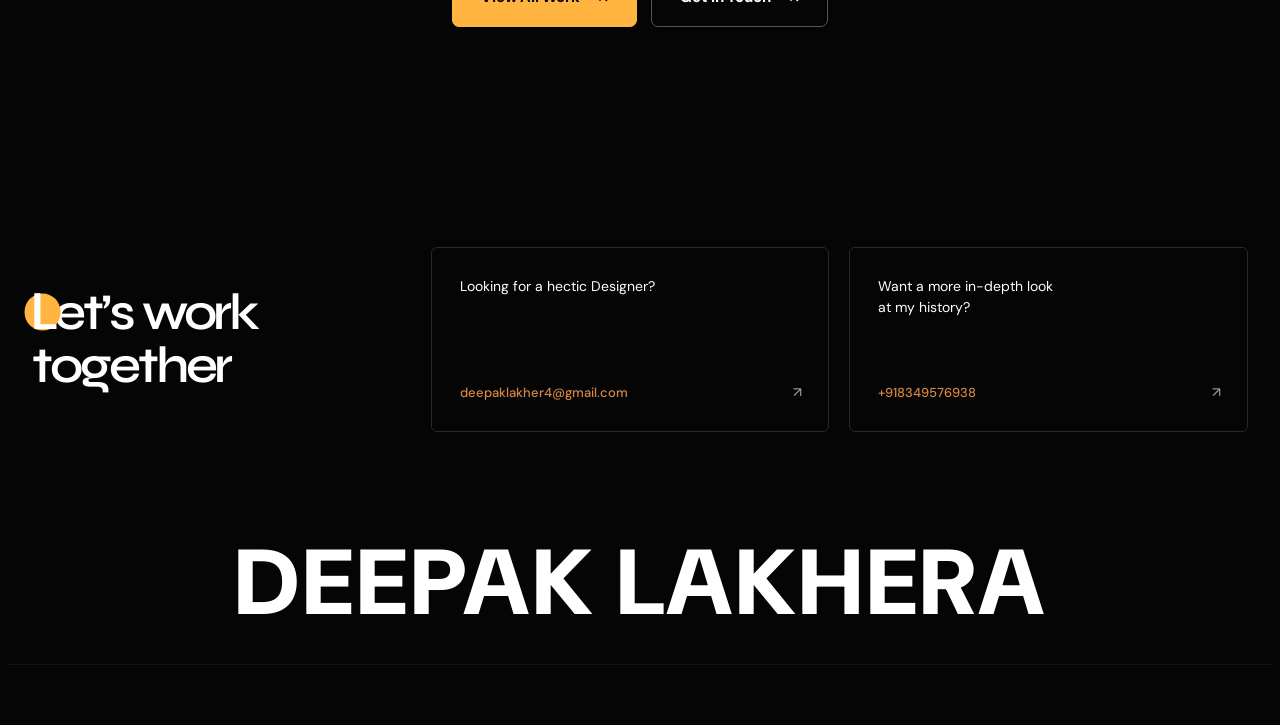
==== commit dbdf87de: "Update index.html" ====
--- a/index.html
+++ b/index.html
@@ -306,7 +306,7 @@
         </div>
 
         <div class="slider-dots" aria-label="Project slider pagination" data-slider-dots></div>
-        <a class="wide-link" href="https://deepaklakher4.github.io/Portfolio/"><span>View All<br>Project</span><span>↗</span></a>
+        <a class="wide-link" href="https://deepaklakher4.github.io/Portfolio/project.html"><span>View All<br>Project</span><span>↗</span></a>
       </div>
     </section>
 
